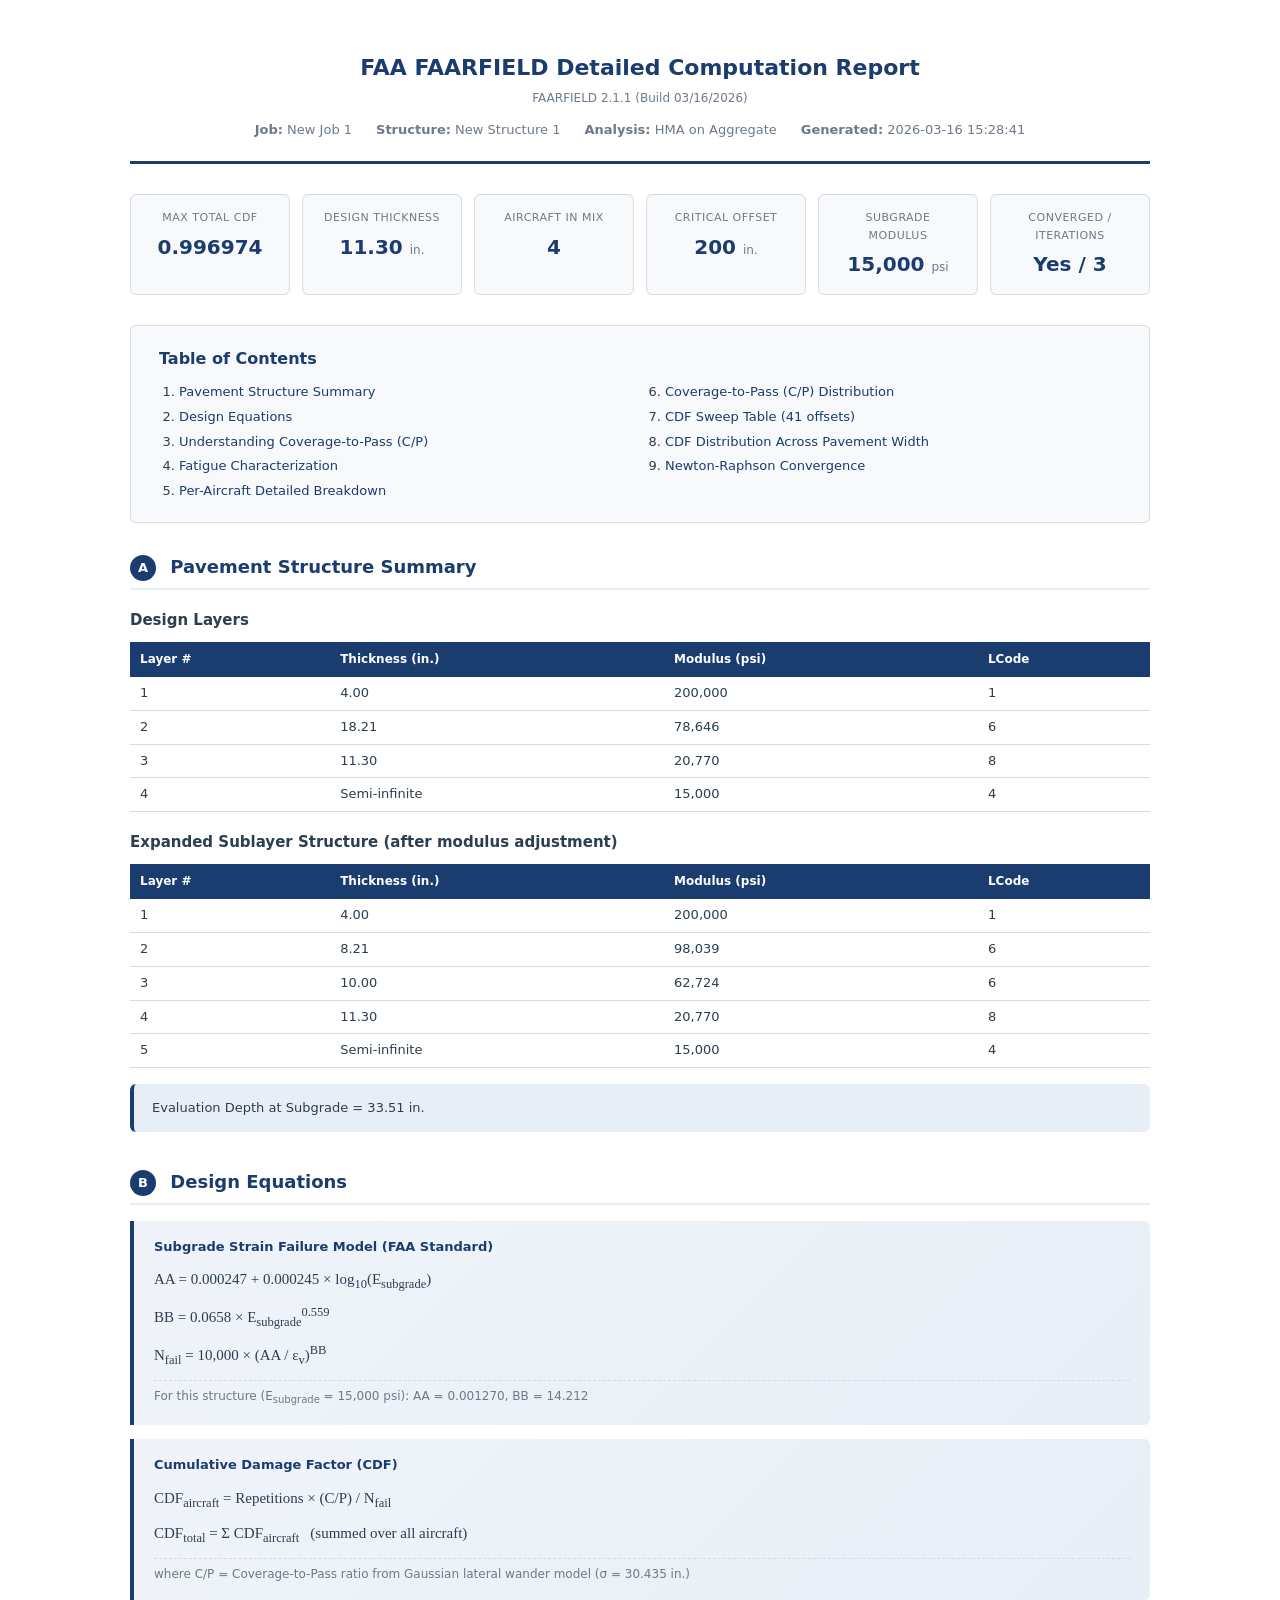
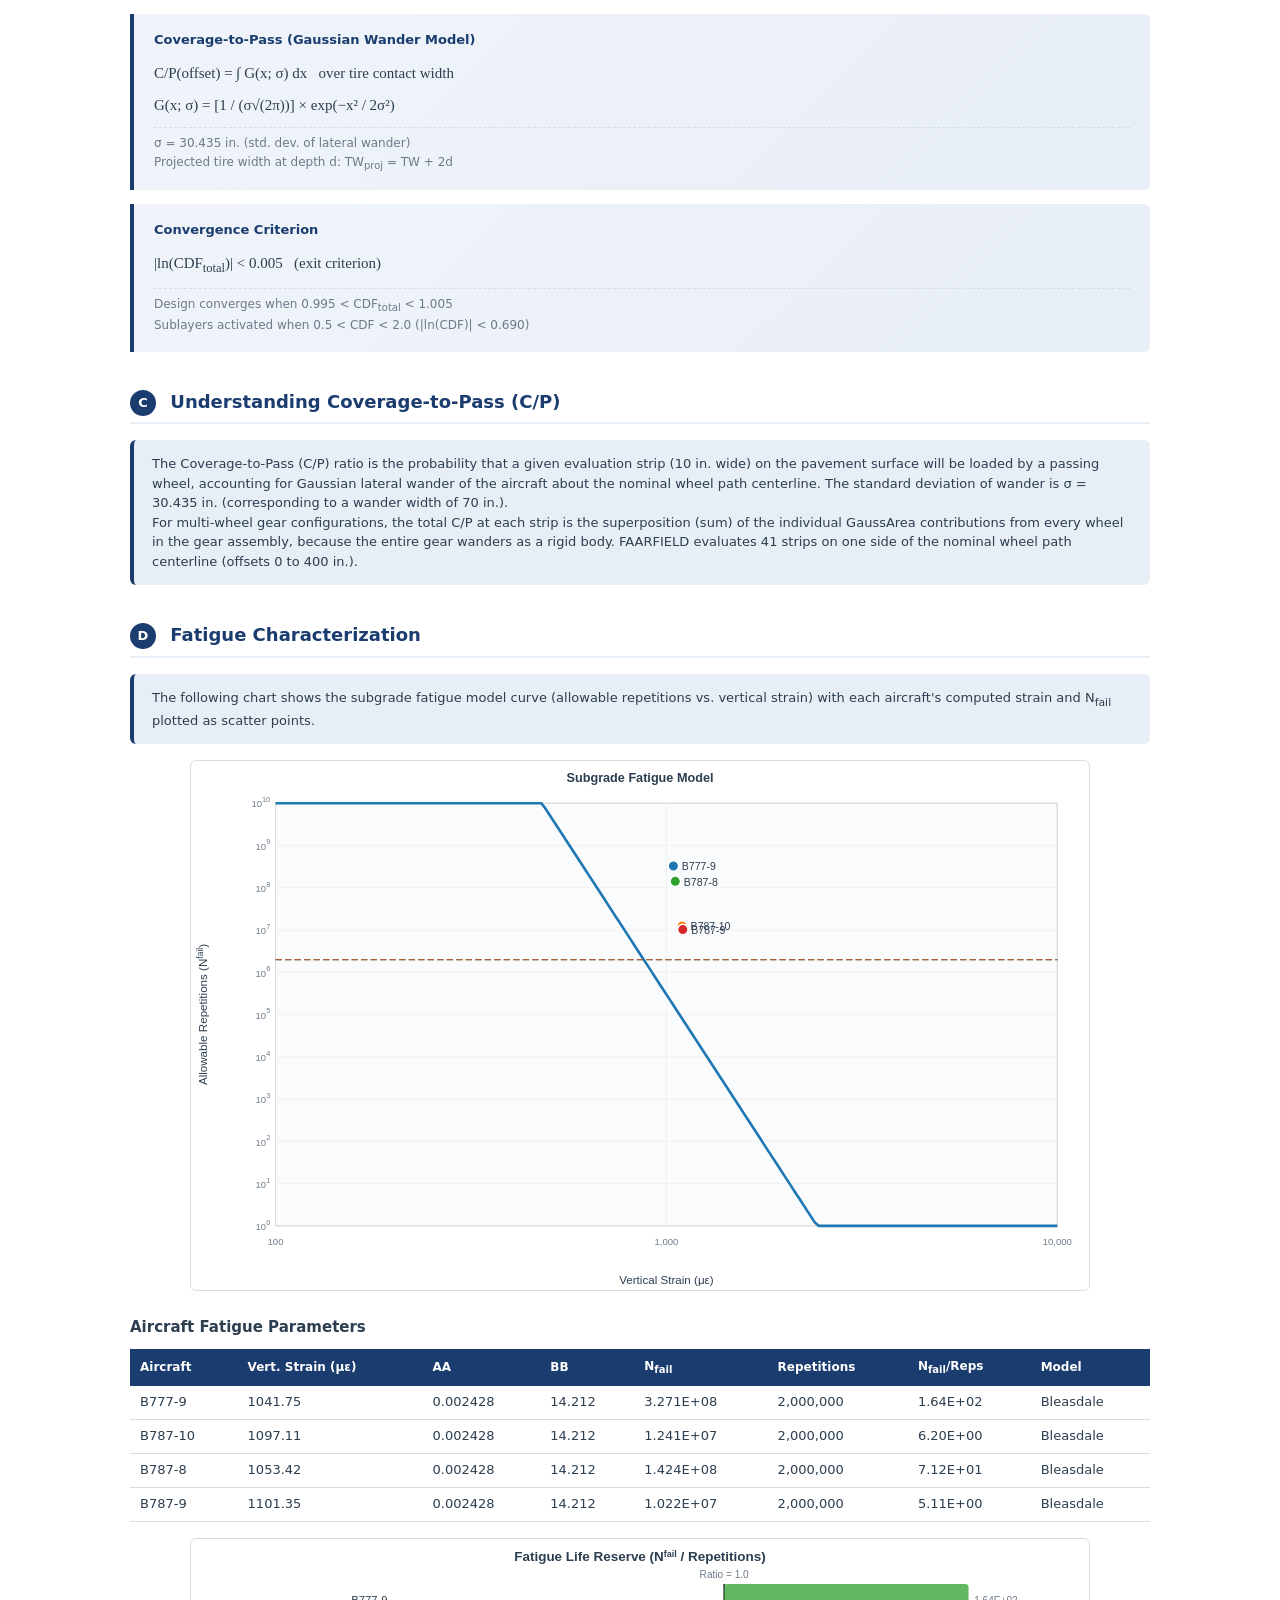
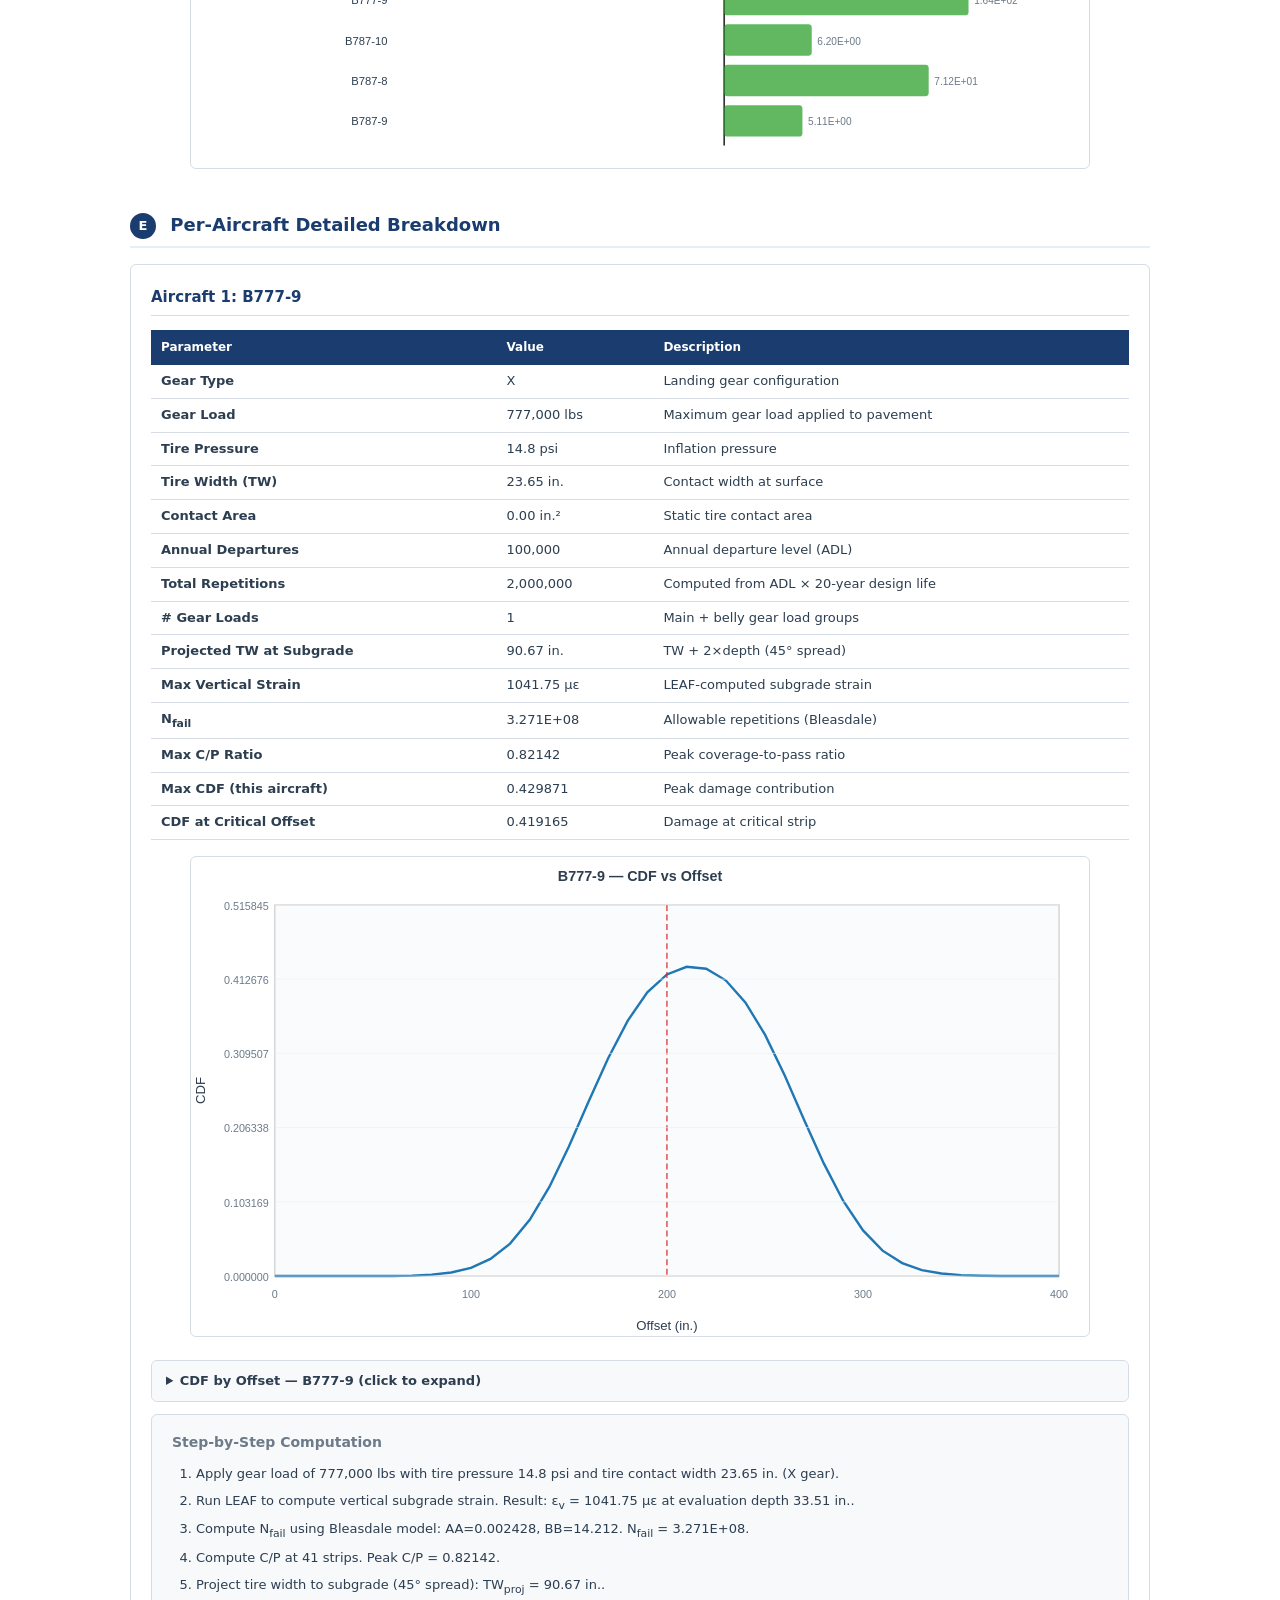
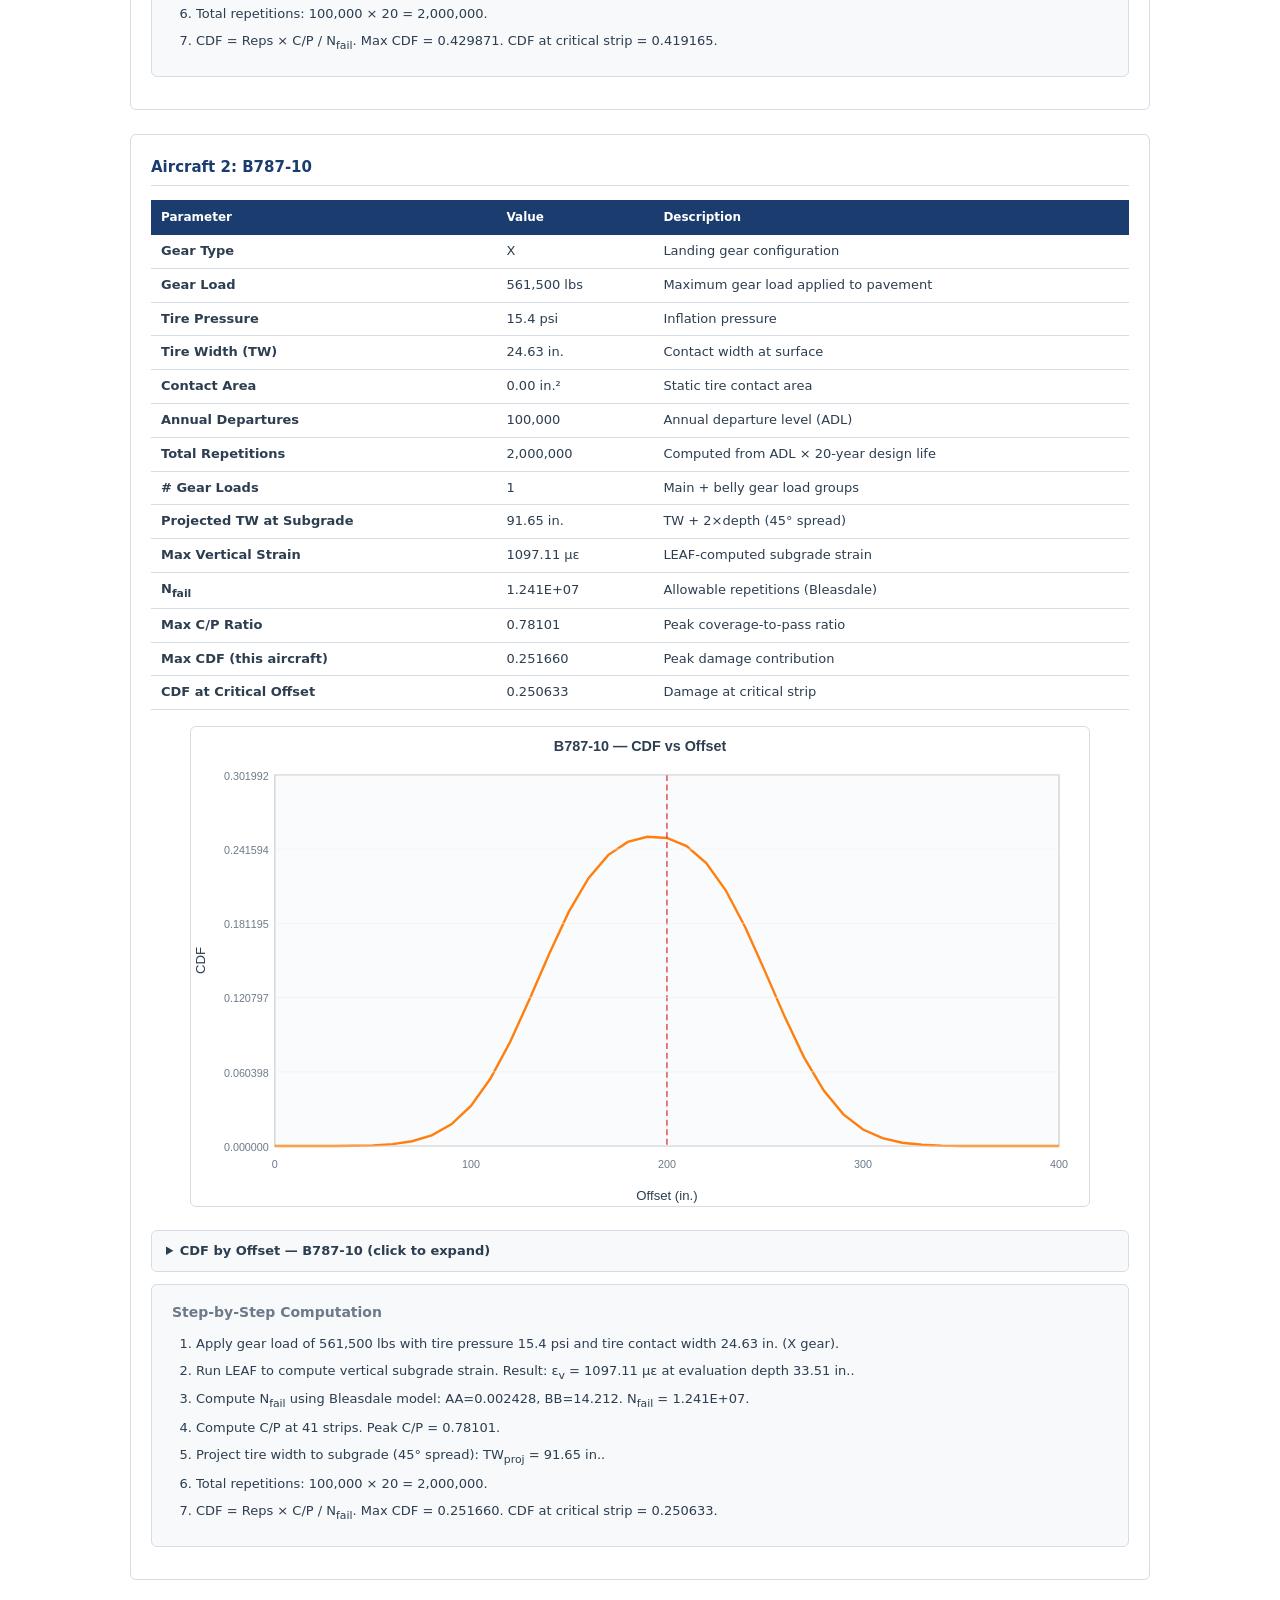
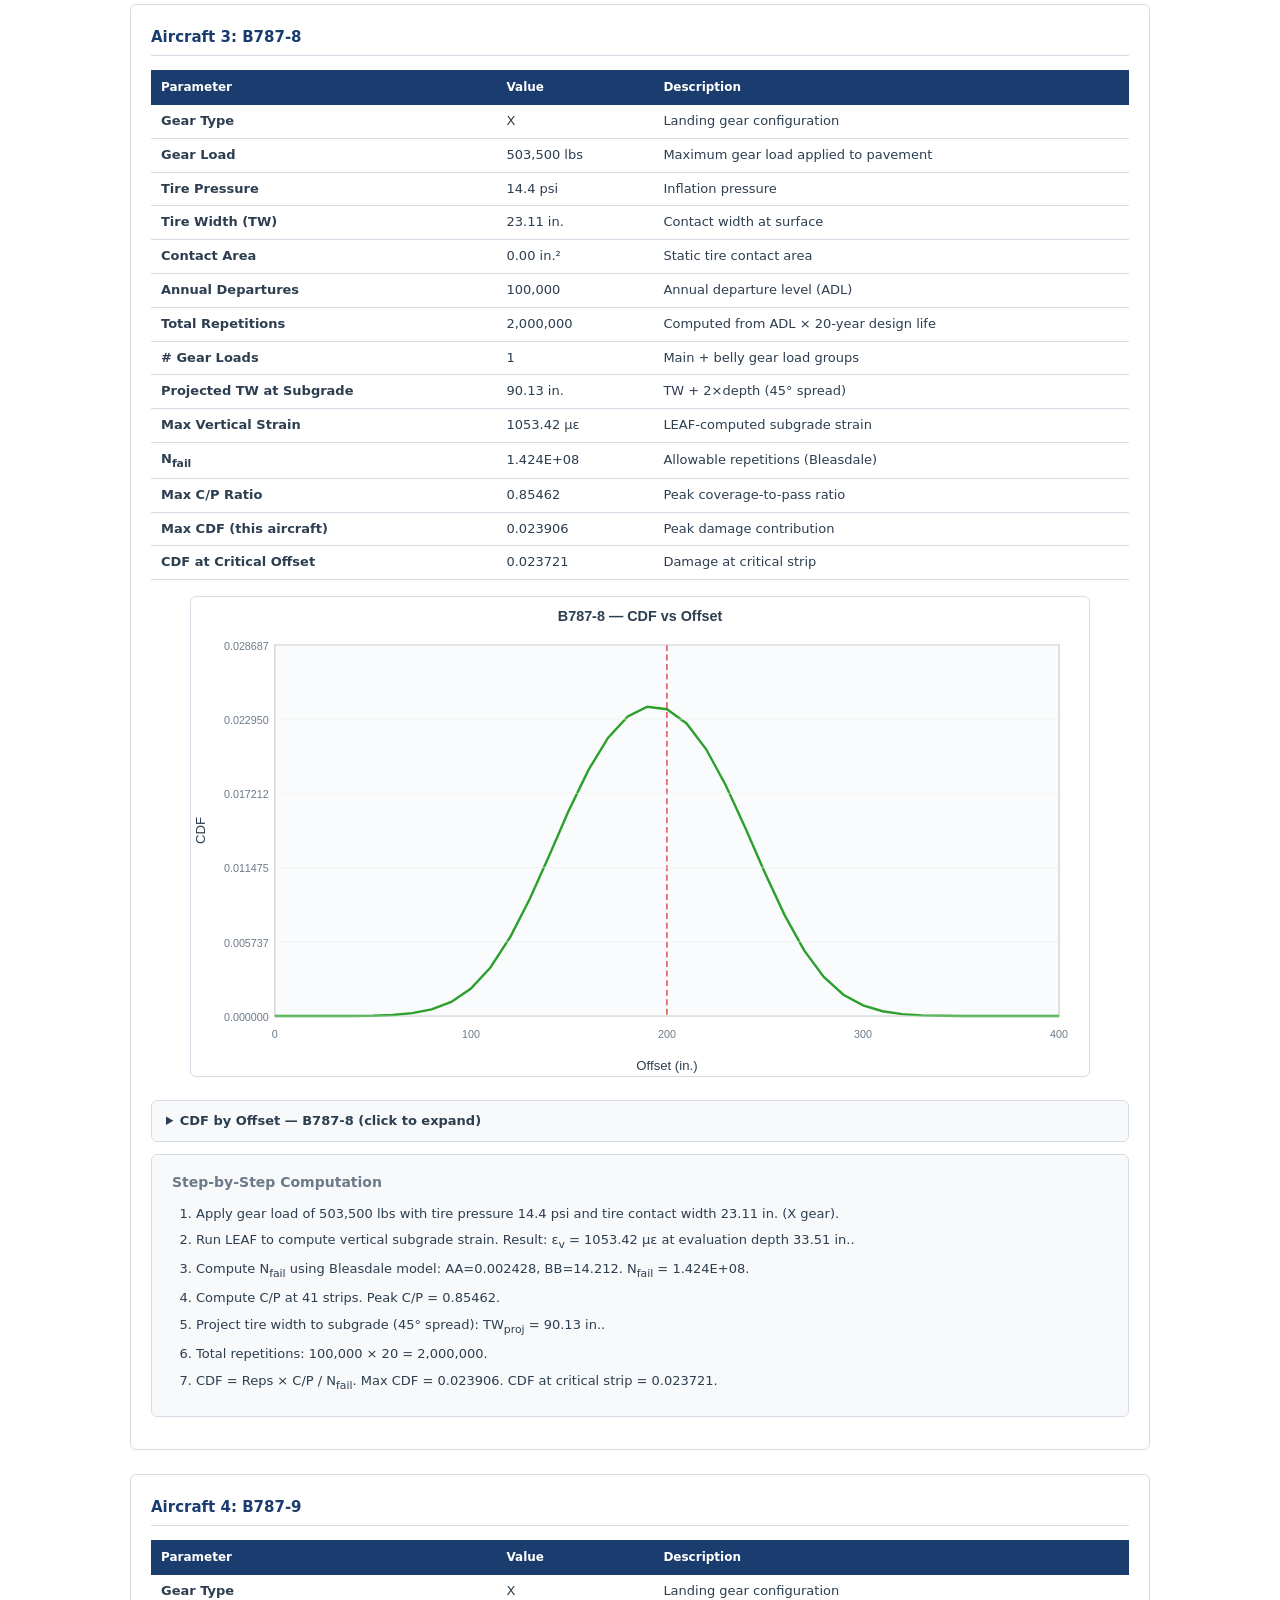
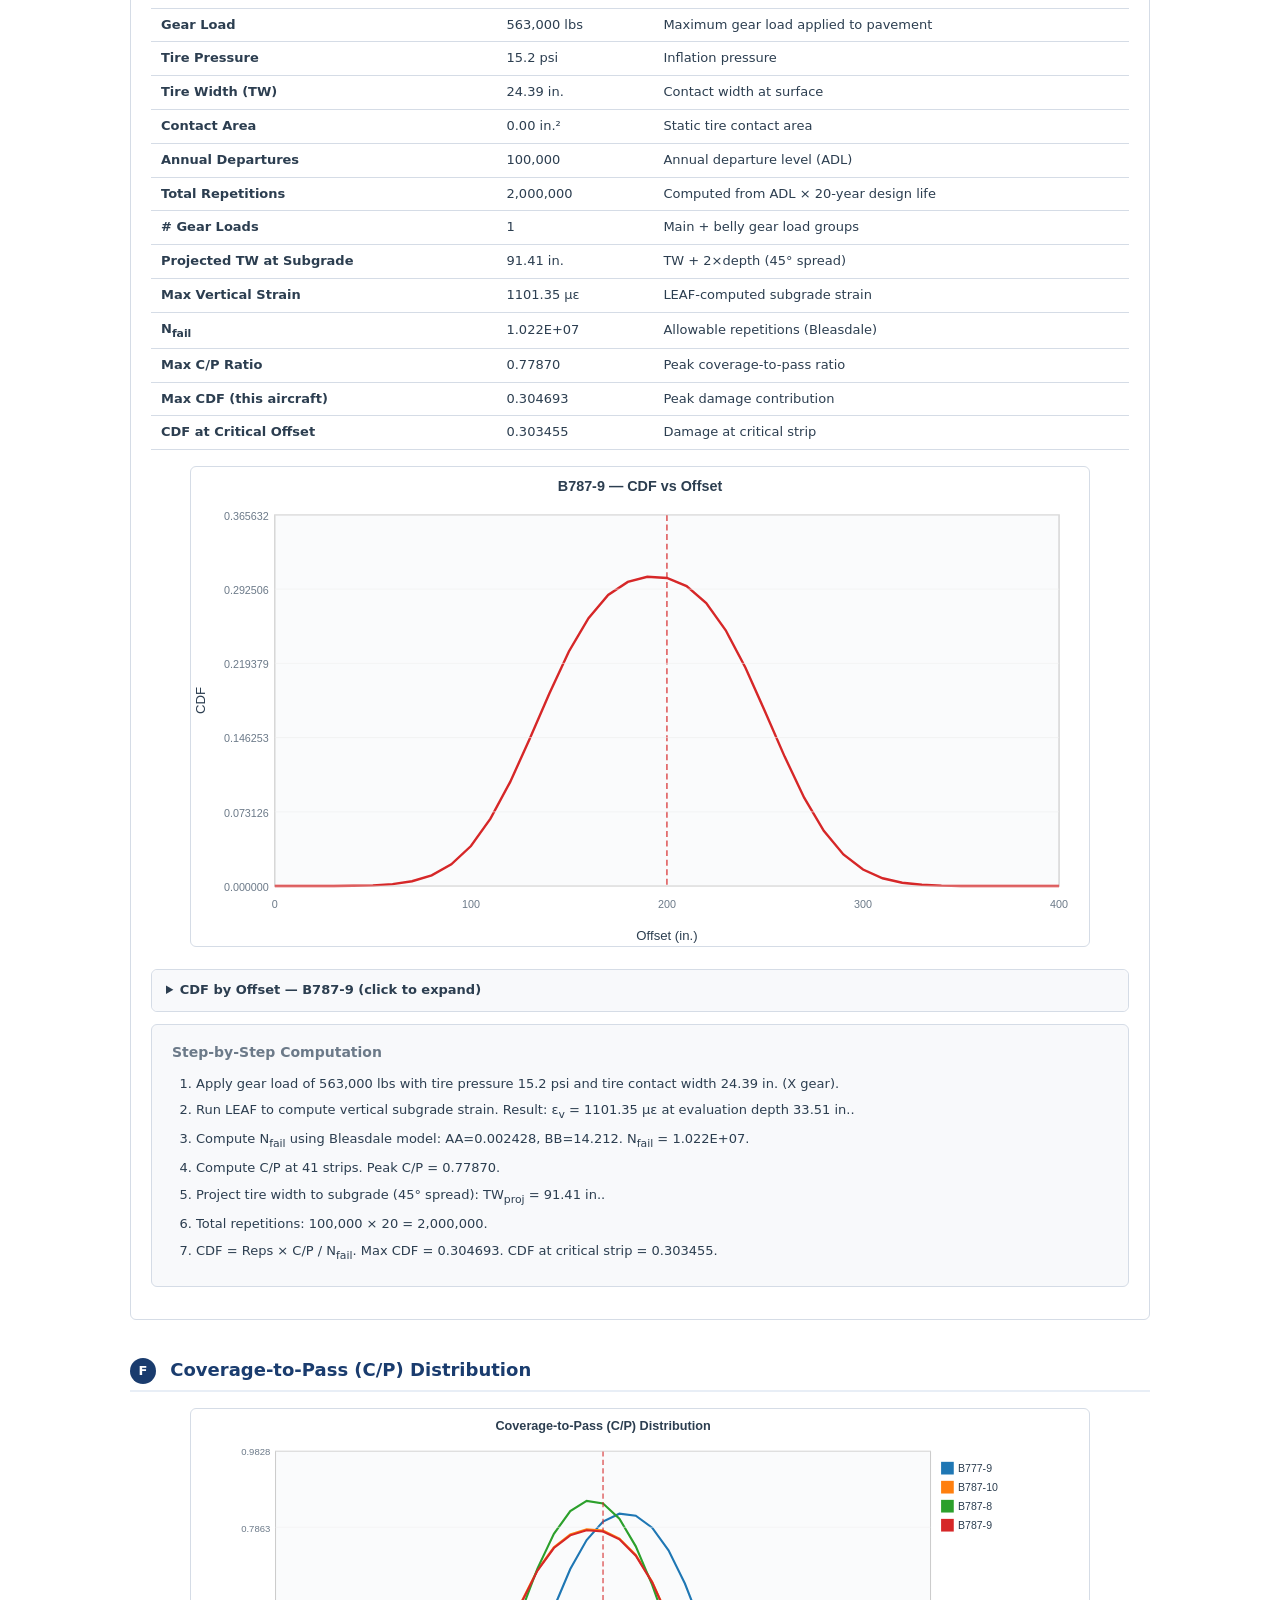
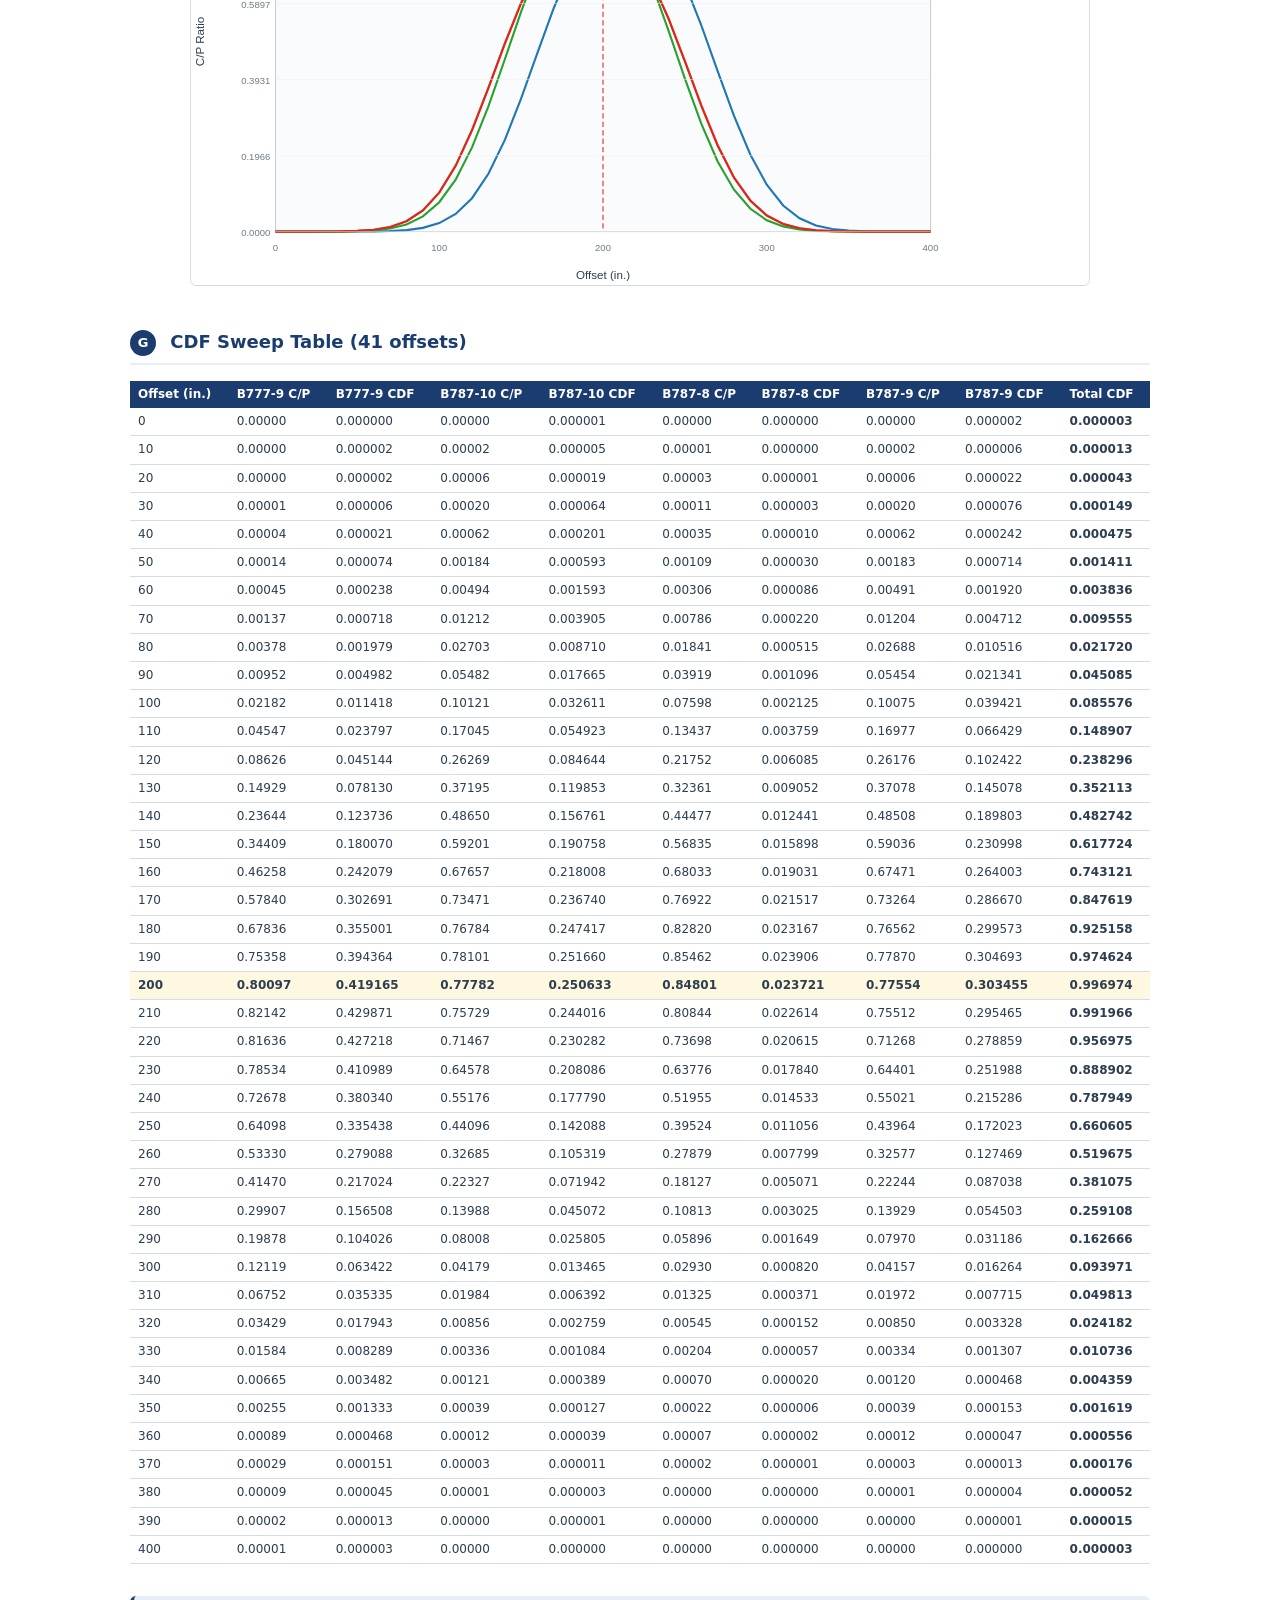
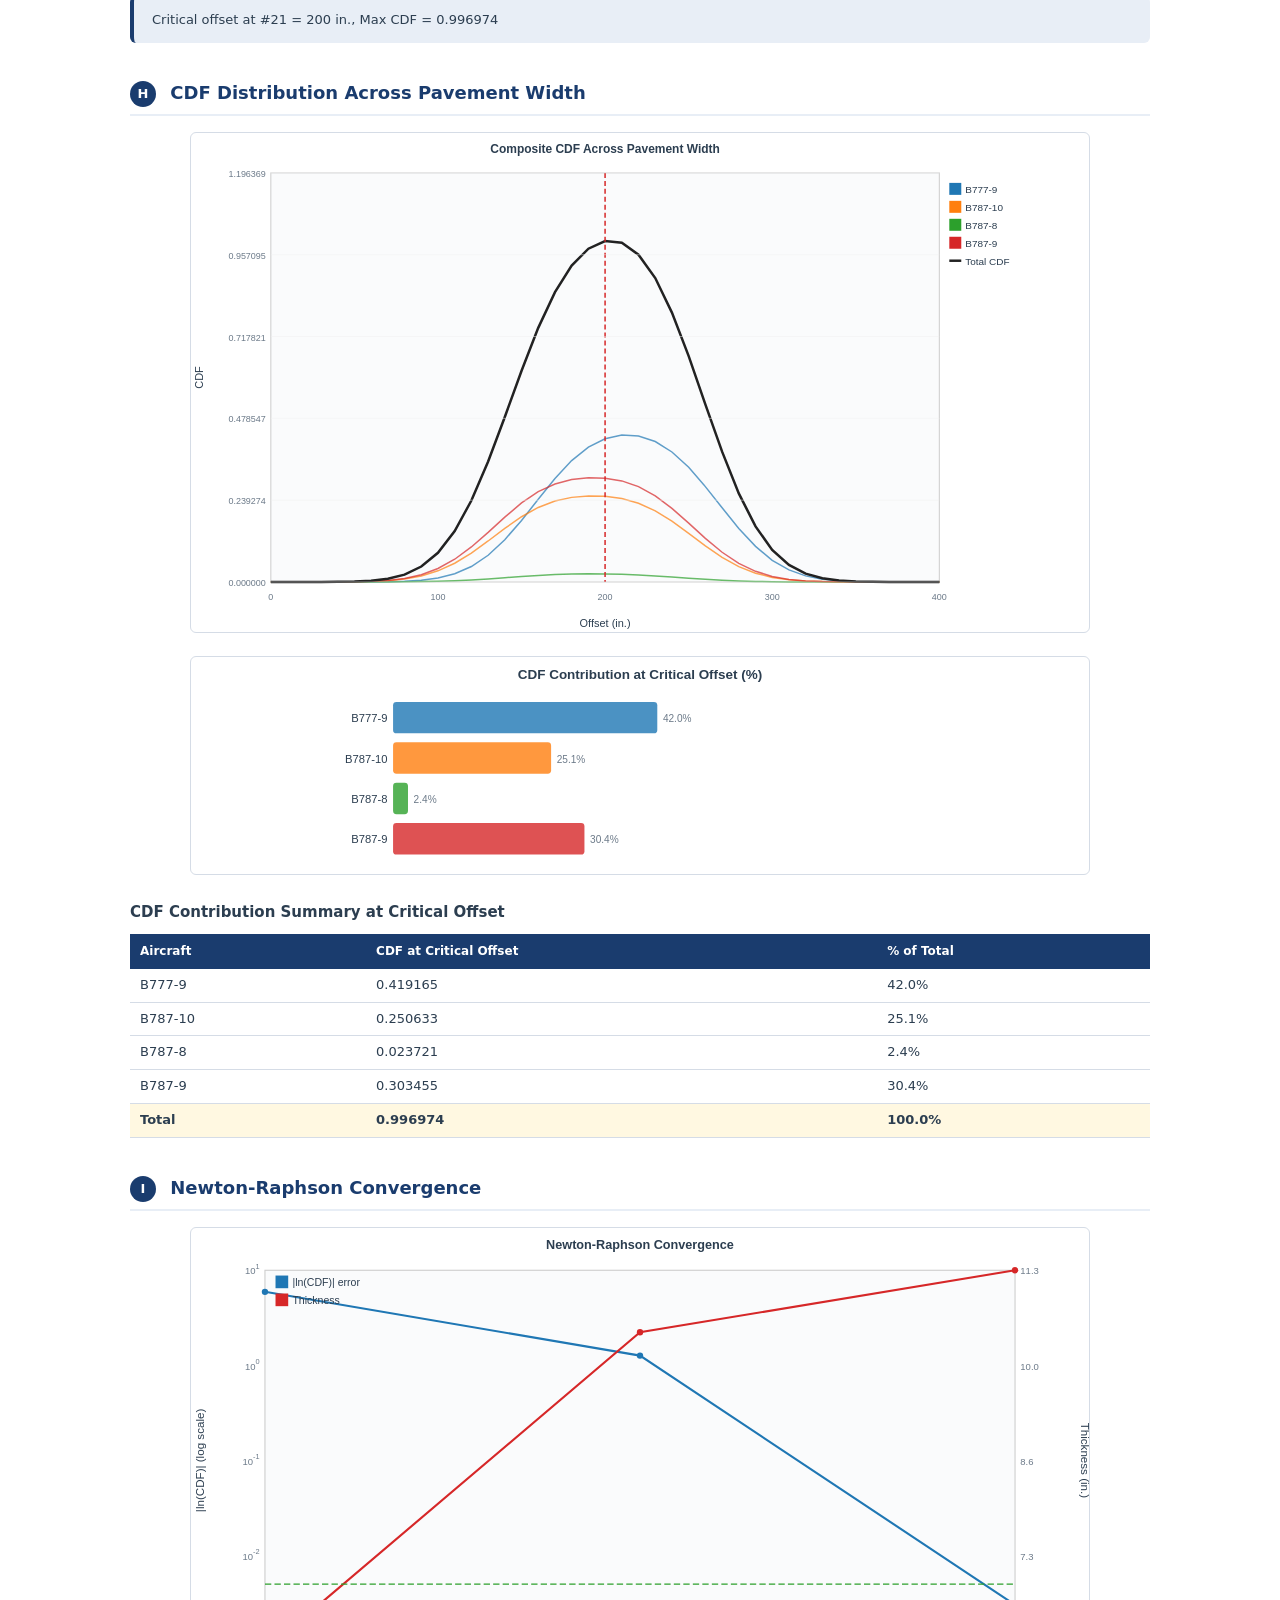
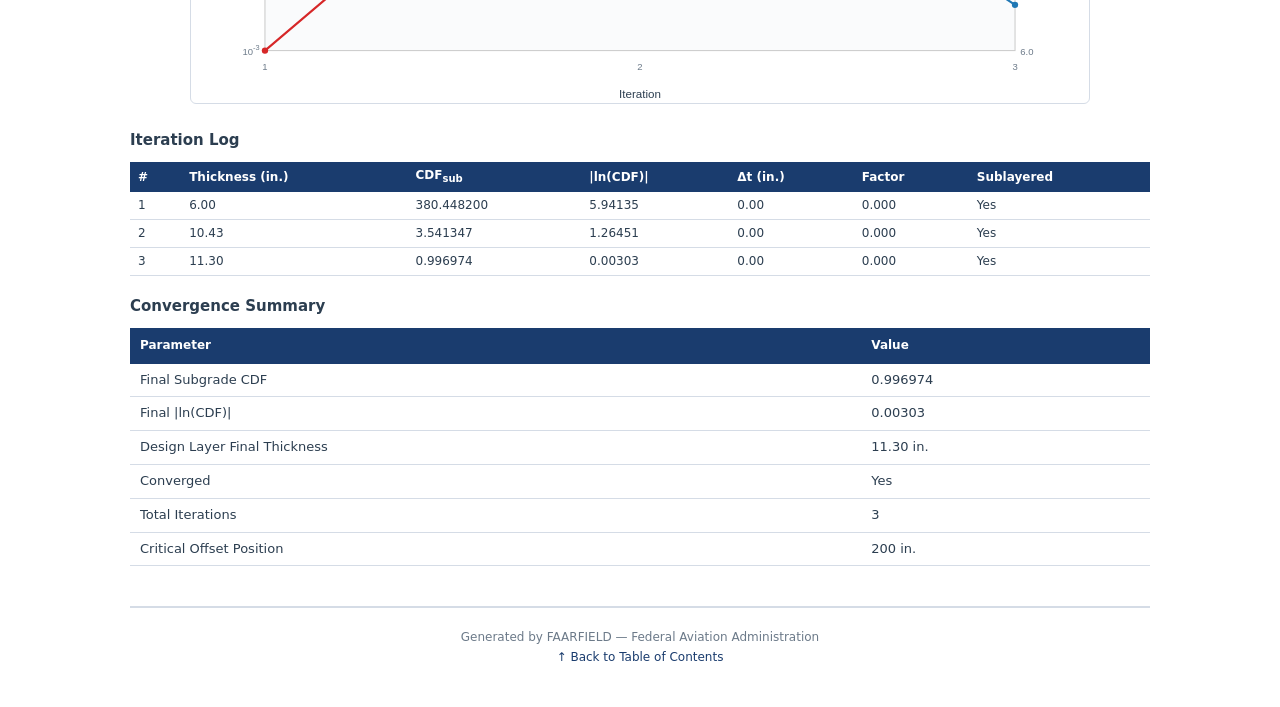
==== New Structure 1-Detailed Computation Report.html @ 430bee56 "<update>: Added HTML Report Generator" ====
﻿<!DOCTYPE html>
<html lang='en'>
<head>
<meta charset='UTF-8'>
<meta name='viewport' content='width=device-width, initial-scale=1.0'>
<title>FAARFIELD Detailed Computation Report — New Job 1</title>
<style>

:root {
  --primary: #1a3c6e;
  --primary-light: #e8eef6;
  --accent: #D62728;
  --text: #2c3e50;
  --text-light: #6c7a89;
  --border: #d5dce6;
  --bg: #ffffff;
  --bg-alt: #f8f9fb;
  --success: #2CA02C;
  --warning: #FF7F0E;
  --radius: 6px;
}

* { margin: 0; padding: 0; box-sizing: border-box; }

body {
  font-family: 'Segoe UI', system-ui, -apple-system, sans-serif;
  color: var(--text);
  background: var(--bg);
  line-height: 1.6;
  max-width: 1100px;
  margin: 0 auto;
  padding: 20px 40px;
  font-size: 14px;
}

/* Header */
.report-header {
  text-align: center;
  padding: 30px 0 20px;
  border-bottom: 3px solid var(--primary);
  margin-bottom: 30px;
}
.report-header h1 {
  color: var(--primary);
  font-size: 22px;
  font-weight: 700;
  margin-bottom: 4px;
}
.subtitle { color: var(--text-light); font-size: 12px; margin-bottom: 12px; }
.header-meta {
  display: flex; justify-content: center; gap: 24px; flex-wrap: wrap;
  font-size: 13px; color: var(--text-light);
}

/* Dashboard cards */
.dashboard {
  display: grid;
  grid-template-columns: repeat(auto-fit, minmax(155px, 1fr));
  gap: 12px;
  margin-bottom: 30px;
}
.card {
  background: var(--bg-alt);
  border: 1px solid var(--border);
  border-radius: var(--radius);
  padding: 14px 16px;
  text-align: center;
}
.card-label { font-size: 11px; text-transform: uppercase; letter-spacing: 0.5px; color: var(--text-light); margin-bottom: 4px; }
.card-value { font-size: 20px; font-weight: 700; color: var(--primary); }
.card-unit { font-size: 12px; font-weight: 400; color: var(--text-light); }

/* TOC */
.toc {
  background: var(--bg-alt);
  border: 1px solid var(--border);
  border-radius: var(--radius);
  padding: 20px 28px;
  margin-bottom: 30px;
}
.toc h2 { font-size: 16px; margin-bottom: 10px; color: var(--primary); }
.toc ol { padding-left: 20px; columns: 2; column-gap: 30px; }
.toc li { margin-bottom: 4px; font-size: 13px; break-inside: avoid; }
.toc a { color: var(--primary); text-decoration: none; }
.toc a:hover { text-decoration: underline; }

/* Section headings */
section { margin-bottom: 36px; page-break-inside: avoid; }
section > h2 {
  font-size: 18px;
  color: var(--primary);
  border-bottom: 2px solid var(--primary-light);
  padding-bottom: 6px;
  margin-bottom: 16px;
}
.sec-num {
  display: inline-block;
  background: var(--primary);
  color: white;
  width: 26px; height: 26px;
  text-align: center;
  line-height: 26px;
  border-radius: 50%;
  font-size: 13px;
  margin-right: 8px;
  vertical-align: middle;
}
h3 { font-size: 15px; color: var(--text); margin: 18px 0 10px; }
h4 { font-size: 14px; color: var(--text-light); margin: 14px 0 8px; }

/* Tables */
.data-table {
  width: 100%;
  border-collapse: collapse;
  margin-bottom: 16px;
  font-size: 13px;
}
.data-table th {
  background: var(--primary);
  color: white;
  padding: 8px 10px;
  text-align: left;
  font-weight: 600;
  font-size: 12px;
  white-space: nowrap;
}
.data-table td {
  padding: 6px 10px;
  border-bottom: 1px solid var(--border);
}
.data-table tbody tr:hover { background: var(--primary-light); }
.data-table.compact td, .data-table.compact th { padding: 4px 8px; font-size: 12px; }
.highlight { background: #fff8e1 !important; }
.highlight td { font-weight: 600; }
.table-scroll { overflow-x: auto; margin-bottom: 16px; }
.param-table td:first-child { font-weight: 600; white-space: nowrap; }

/* Equation cards */
.equation-card {
  background: linear-gradient(135deg, #f0f4fa 0%, #e8eef6 100%);
  border-left: 4px solid var(--primary);
  border-radius: 0 var(--radius) var(--radius) 0;
  padding: 16px 20px;
  margin-bottom: 14px;
}
.equation-card h4 { color: var(--primary); margin: 0 0 8px; font-size: 13px; }
.eq {
  font-family: 'Cambria Math', 'Latin Modern Math', 'STIX Two Math', serif;
  font-size: 15px;
  margin: 4px 0;
  padding: 2px 0;
}
.eq-note { font-size: 12px; color: var(--text-light); margin-top: 8px; border-top: 1px dashed var(--border); padding-top: 6px; }

/* Callouts */
.callout {
  border-radius: var(--radius);
  padding: 14px 18px;
  margin-bottom: 16px;
  font-size: 13px;
  line-height: 1.5;
}
.callout.info {
  background: var(--primary-light);
  border-left: 4px solid var(--primary);
}
.callout.warn {
  background: #fff8e1;
  border-left: 4px solid var(--warning);
}
.alert {
  background: #fdecea;
  border: 1px solid var(--accent);
  border-radius: var(--radius);
  padding: 20px;
  text-align: center;
  color: var(--accent);
  font-weight: 600;
}

/* Charts */
.chart-wrap {
  margin: 16px 0;
  text-align: center;
}
.chart-svg {
  width: 100%;
  max-width: 900px;
  height: auto;
  border: 1px solid var(--border);
  border-radius: var(--radius);
  background: white;
}
.chart-svg .chart-title { font: bold 12px 'Segoe UI', sans-serif; fill: var(--text); }
.chart-svg .axis-label { font: 11px 'Segoe UI', sans-serif; fill: var(--text); }
.chart-svg .tick { font: 9px 'Segoe UI', sans-serif; fill: var(--text-light); }
.chart-svg .label { font: 10px 'Segoe UI', sans-serif; fill: var(--text); }
.chart-svg .legend-text { font: 10px 'Segoe UI', sans-serif; fill: var(--text); }

/* Steps */
.steps {
  background: var(--bg-alt);
  border: 1px solid var(--border);
  border-radius: var(--radius);
  padding: 16px 20px;
  margin: 12px 0;
}
.steps h4 { margin: 0 0 10px; }
.steps ol { padding-left: 24px; }
.steps li { margin-bottom: 6px; font-size: 13px; }

/* Aircraft block */
.aircraft-block {
  border: 1px solid var(--border);
  border-radius: var(--radius);
  padding: 20px;
  margin-bottom: 24px;
  page-break-inside: avoid;
}
.aircraft-block h3 {
  color: var(--primary);
  border-bottom: 1px solid var(--border);
  padding-bottom: 6px;
  margin: 0 0 14px;
}

/* Collapsible details */
details {
  border: 1px solid var(--border);
  border-radius: var(--radius);
  margin-bottom: 12px;
}
details summary {
  padding: 10px 14px;
  cursor: pointer;
  font-weight: 600;
  font-size: 13px;
  background: var(--bg-alt);
  border-radius: var(--radius);
}
details[open] summary { border-bottom: 1px solid var(--border); border-radius: var(--radius) var(--radius) 0 0; }
details > table, details > div { margin: 0; }

/* Footer */
footer {
  text-align: center;
  padding: 20px 0;
  border-top: 2px solid var(--border);
  margin-top: 40px;
  color: var(--text-light);
  font-size: 12px;
}
footer a { color: var(--primary); text-decoration: none; }

/* Print */
@media print {
  body { max-width: 100%; padding: 10px; font-size: 11px; }
  .toc { break-after: page; }
  section { break-inside: avoid; }
  .dashboard { grid-template-columns: repeat(3, 1fr); }
  details[open] summary ~ * { display: block !important; }
}

</style>
</head>
<body>
<header class='report-header'>
<h1>FAA FAARFIELD Detailed Computation Report</h1>
<p class='subtitle'>FAARFIELD 2.1.1 (Build 03/16/2026)</p>
<div class='header-meta'>
<div><strong>Job:</strong> New Job 1</div>
<div><strong>Structure:</strong> New Structure 1</div>
<div><strong>Analysis:</strong> HMA on Aggregate</div>
<div><strong>Generated:</strong> 2026-03-16 15:28:41</div>
</div>
</header>
<section class='dashboard'>
<div class='card'><div class='card-label'>Max Total CDF</div><div class='card-value'>0.996974</div></div>
<div class='card'><div class='card-label'>Design Thickness</div><div class='card-value'>11.30 <span class='card-unit'>in.</span></div></div>
<div class='card'><div class='card-label'>Aircraft in Mix</div><div class='card-value'>4</div></div>
<div class='card'><div class='card-label'>Critical Offset</div><div class='card-value'>200 <span class='card-unit'>in.</span></div></div>
<div class='card'><div class='card-label'>Subgrade Modulus</div><div class='card-value'>15,000 <span class='card-unit'>psi</span></div></div>
<div class='card'><div class='card-label'>Converged / Iterations</div><div class='card-value'>Yes / 3</div></div>
</section>
<nav class='toc' id='toc'>
<h2>Table of Contents</h2>
<ol>
<li><a href='#section-a'>Pavement Structure Summary</a></li>
<li><a href='#section-b'>Design Equations</a></li>
<li><a href='#section-c'>Understanding Coverage-to-Pass (C/P)</a></li>
<li><a href='#section-d'>Fatigue Characterization</a></li>
<li><a href='#section-e'>Per-Aircraft Detailed Breakdown</a></li>
<li><a href='#section-f'>Coverage-to-Pass (C/P) Distribution</a></li>
<li><a href='#section-g'>CDF Sweep Table (41 offsets)</a></li>
<li><a href='#section-h'>CDF Distribution Across Pavement Width</a></li>
<li><a href='#section-i'>Newton-Raphson Convergence</a></li>
</ol>
</nav>
<section id='section-a'>
<h2><span class='sec-num'>A</span> Pavement Structure Summary</h2>
<h3>Design Layers</h3>
<table class='data-table'><thead><tr><th>Layer #</th><th>Thickness (in.)</th><th>Modulus (psi)</th><th>LCode</th></tr></thead><tbody>
<tr><td>1</td><td>4.00</td><td>200,000</td><td>1</td></tr>
<tr><td>2</td><td>18.21</td><td>78,646</td><td>6</td></tr>
<tr><td>3</td><td>11.30</td><td>20,770</td><td>8</td></tr>
<tr><td>4</td><td>Semi-infinite</td><td>15,000</td><td>4</td></tr>
</tbody></table>
<h3>Expanded Sublayer Structure (after modulus adjustment)</h3>
<table class='data-table'><thead><tr><th>Layer #</th><th>Thickness (in.)</th><th>Modulus (psi)</th><th>LCode</th></tr></thead><tbody>
<tr><td>1</td><td>4.00</td><td>200,000</td><td>1</td></tr>
<tr><td>2</td><td>8.21</td><td>98,039</td><td>6</td></tr>
<tr><td>3</td><td>10.00</td><td>62,724</td><td>6</td></tr>
<tr><td>4</td><td>11.30</td><td>20,770</td><td>8</td></tr>
<tr><td>5</td><td>Semi-infinite</td><td>15,000</td><td>4</td></tr>
</tbody></table>
<div class='callout info'>Evaluation Depth at Subgrade = 33.51 in.</div>
</section>
<section id='section-b'>
<h2><span class='sec-num'>B</span> Design Equations</h2>
<div class='equation-card'>
<h4>Subgrade Strain Failure Model (FAA Standard)</h4>
<div class='eq'>AA = 0.000247 + 0.000245 &times; log<sub>10</sub>(E<sub>subgrade</sub>)</div>
<div class='eq'>BB = 0.0658 &times; E<sub>subgrade</sub><sup>0.559</sup></div>
<div class='eq'>N<sub>fail</sub> = 10,000 &times; (AA / &epsilon;<sub>v</sub>)<sup>BB</sup></div>
<div class='eq-note'>For this structure (E<sub>subgrade</sub> = 15,000 psi): AA = 0.001270, BB = 14.212</div>
</div>
<div class='equation-card'>
<h4>Cumulative Damage Factor (CDF)</h4>
<div class='eq'>CDF<sub>aircraft</sub> = Repetitions &times; (C/P) / N<sub>fail</sub></div>
<div class='eq'>CDF<sub>total</sub> = &Sigma; CDF<sub>aircraft</sub> &nbsp;&nbsp;(summed over all aircraft)</div>
<div class='eq-note'>where C/P = Coverage-to-Pass ratio from Gaussian lateral wander model (&sigma; = 30.435 in.)</div>
</div>
<div class='equation-card'>
<h4>Coverage-to-Pass (Gaussian Wander Model)</h4>
<div class='eq'>C/P(offset) = &int; G(x; &sigma;) dx &nbsp;&nbsp;over tire contact width</div>
<div class='eq'>G(x; &sigma;) = [1 / (&sigma;&radic;(2&pi;))] &times; exp(&minus;x&sup2; / 2&sigma;&sup2;)</div>
<div class='eq-note'>&sigma; = 30.435 in. (std. dev. of lateral wander)<br/>Projected tire width at depth d: TW<sub>proj</sub> = TW + 2d</div>
</div>
<div class='equation-card'>
<h4>Convergence Criterion</h4>
<div class='eq'>|ln(CDF<sub>total</sub>)| &lt; 0.005 &nbsp;&nbsp;(exit criterion)</div>
<div class='eq-note'>Design converges when 0.995 &lt; CDF<sub>total</sub> &lt; 1.005<br/>Sublayers activated when 0.5 &lt; CDF &lt; 2.0 (|ln(CDF)| &lt; 0.690)</div>
</div>
</section>
<section id='section-c'>
<h2><span class='sec-num'>C</span> Understanding Coverage-to-Pass (C/P)</h2>
<div class='callout info'>
<p>The Coverage-to-Pass (C/P) ratio is the probability that a given evaluation strip (10 in. wide) on the pavement surface will be loaded by a passing wheel, accounting for Gaussian lateral wander of the aircraft about the nominal wheel path centerline. The standard deviation of wander is &sigma; = 30.435 in. (corresponding to a wander width of 70 in.).</p>
<p>For multi-wheel gear configurations, the total C/P at each strip is the superposition (sum) of the individual GaussArea contributions from every wheel in the gear assembly, because the entire gear wanders as a rigid body. FAARFIELD evaluates 41 strips on one side of the nominal wheel path centerline (offsets 0 to 400 in.).</p>
</div>
</section>
<section id='section-d'>
<h2><span class='sec-num'>D</span> Fatigue Characterization</h2>
<div class='callout info'><p>The following chart shows the subgrade fatigue model curve (allowable repetitions vs. vertical strain) with each aircraft's computed strain and N<sub>fail</sub> plotted as scatter points.</p></div>
<div class='chart-wrap'>
<svg viewBox='0 0 850 500' class='chart-svg' xmlns='http://www.w3.org/2000/svg'>
<rect x='80' y='40' width='740' height='400' fill='#FAFBFC' stroke='#ccc'/>
<line x1='80' y1='440' x2='820' y2='440' stroke='#e8e8e8' stroke-width='0.5'/>
<text x='75' y='444' text-anchor='end' class='tick'>10<tspan dy='-5' font-size='7'>0</tspan></text>
<line x1='80' y1='400' x2='820' y2='400' stroke='#e8e8e8' stroke-width='0.5'/>
<text x='75' y='404' text-anchor='end' class='tick'>10<tspan dy='-5' font-size='7'>1</tspan></text>
<line x1='80' y1='360' x2='820' y2='360' stroke='#e8e8e8' stroke-width='0.5'/>
<text x='75' y='364' text-anchor='end' class='tick'>10<tspan dy='-5' font-size='7'>2</tspan></text>
<line x1='80' y1='320' x2='820' y2='320' stroke='#e8e8e8' stroke-width='0.5'/>
<text x='75' y='324' text-anchor='end' class='tick'>10<tspan dy='-5' font-size='7'>3</tspan></text>
<line x1='80' y1='280' x2='820' y2='280' stroke='#e8e8e8' stroke-width='0.5'/>
<text x='75' y='284' text-anchor='end' class='tick'>10<tspan dy='-5' font-size='7'>4</tspan></text>
<line x1='80' y1='240' x2='820' y2='240' stroke='#e8e8e8' stroke-width='0.5'/>
<text x='75' y='244' text-anchor='end' class='tick'>10<tspan dy='-5' font-size='7'>5</tspan></text>
<line x1='80' y1='200' x2='820' y2='200' stroke='#e8e8e8' stroke-width='0.5'/>
<text x='75' y='204' text-anchor='end' class='tick'>10<tspan dy='-5' font-size='7'>6</tspan></text>
<line x1='80' y1='160' x2='820' y2='160' stroke='#e8e8e8' stroke-width='0.5'/>
<text x='75' y='164' text-anchor='end' class='tick'>10<tspan dy='-5' font-size='7'>7</tspan></text>
<line x1='80' y1='120' x2='820' y2='120' stroke='#e8e8e8' stroke-width='0.5'/>
<text x='75' y='124' text-anchor='end' class='tick'>10<tspan dy='-5' font-size='7'>8</tspan></text>
<line x1='80' y1='80' x2='820' y2='80' stroke='#e8e8e8' stroke-width='0.5'/>
<text x='75' y='84' text-anchor='end' class='tick'>10<tspan dy='-5' font-size='7'>9</tspan></text>
<line x1='80' y1='40' x2='820' y2='40' stroke='#e8e8e8' stroke-width='0.5'/>
<text x='75' y='44' text-anchor='end' class='tick'>10<tspan dy='-5' font-size='7'>10</tspan></text>
<line x1='80' y1='40' x2='80' y2='440' stroke='#e8e8e8' stroke-width='0.5'/>
<text x='80' y='458' text-anchor='middle' class='tick'>100</text>
<line x1='450' y1='40' x2='450' y2='440' stroke='#e8e8e8' stroke-width='0.5'/>
<text x='450' y='458' text-anchor='middle' class='tick'>1,000</text>
<line x1='820' y1='40' x2='820' y2='440' stroke='#e8e8e8' stroke-width='0.5'/>
<text x='820' y='458' text-anchor='middle' class='tick'>10,000</text>
<path d='M80 40 L83.7 40 L87.4 40 L91.1 40 L94.8 40 L98.5 40 L102.2 40 L105.9 40 L109.6 40 L113.3 40 L117 40 L120.7 40 L124.4 40 L128.1 40 L131.8 40 L135.5 40 L139.2 40 L142.9 40 L146.6 40 L150.3 40 L154 40 L157.7 40 L161.4 40 L165.1 40 L168.8 40 L172.5 40 L176.2 40 L179.9 40 L183.6 40 L187.3 40 L191 40 L194.7 40 L198.4 40 L202.1 40 L205.8 40 L209.5 40 L213.2 40 L216.9 40 L220.6 40 L224.3 40 L228 40 L231.7 40 L235.4 40 L239.1 40 L242.8 40 L246.5 40 L250.2 40 L253.9 40 L257.6 40 L261.3 40 L265 40 L268.7 40 L272.4 40 L276.1 40 L279.8 40 L283.5 40 L287.2 40 L290.9 40 L294.6 40 L298.3 40 L302 40 L305.7 40 L309.4 40 L313.1 40 L316.8 40 L320.5 40 L324.2 40 L327.9 40 L331.6 40 L335.3 44.7 L339 50.4 L342.7 56.1 L346.4 61.8 L350.1 67.5 L353.8 73.2 L357.5 78.8 L361.2 84.5 L364.9 90.2 L368.6 95.9 L372.3 101.6 L376 107.3 L379.7 112.9 L383.4 118.6 L387.1 124.3 L390.8 130 L394.5 135.7 L398.2 141.4 L401.9 147.1 L405.6 152.7 L409.3 158.4 L413 164.1 L416.7 169.8 L420.4 175.5 L424.1 181.2 L427.8 186.9 L431.5 192.5 L435.2 198.2 L438.9 203.9 L442.6 209.6 L446.3 215.3 L450 221 L453.7 226.6 L457.4 232.3 L461.1 238 L464.8 243.7 L468.5 249.4 L472.2 255.1 L475.9 260.8 L479.6 266.4 L483.3 272.1 L487 277.8 L490.7 283.5 L494.4 289.2 L498.1 294.9 L501.8 300.5 L505.5 306.2 L509.2 311.9 L512.9 317.6 L516.6 323.3 L520.3 329 L524 334.7 L527.7 340.3 L531.4 346 L535.1 351.7 L538.8 357.4 L542.5 363.1 L546.2 368.8 L549.9 374.5 L553.6 380.1 L557.3 385.8 L561 391.5 L564.7 397.2 L568.4 402.9 L572.1 408.6 L575.8 414.2 L579.5 419.9 L583.2 425.6 L586.9 431.3 L590.6 437 L594.3 440 L598 440 L601.7 440 L605.4 440 L609.1 440 L612.8 440 L616.5 440 L620.2 440 L623.9 440 L627.6 440 L631.3 440 L635 440 L638.7 440 L642.4 440 L646.1 440 L649.8 440 L653.5 440 L657.2 440 L660.9 440 L664.6 440 L668.3 440 L672 440 L675.7 440 L679.4 440 L683.1 440 L686.8 440 L690.5 440 L694.2 440 L697.9 440 L701.6 440 L705.3 440 L709 440 L712.7 440 L716.4 440 L720.1 440 L723.8 440 L727.5 440 L731.2 440 L734.9 440 L738.6 440 L742.3 440 L746 440 L749.7 440 L753.4 440 L757.1 440 L760.8 440 L764.5 440 L768.2 440 L771.9 440 L775.6 440 L779.3 440 L783 440 L786.7 440 L790.4 440 L794.1 440 L797.8 440 L801.5 440 L805.2 440 L808.9 440 L812.6 440 L816.3 440 L820 440' fill='none' stroke='#1F77B4' stroke-width='2.5'/>
<circle cx='456.6' cy='99.4' r='5' fill='#1F77B4' stroke='white' stroke-width='1.5'/>
<text x='464.6' y='103.4' class='label'>B777-9</text>
<line x1='80' y1='188' x2='820' y2='188' stroke='#1F77B4' stroke-width='1' stroke-dasharray='6,3' opacity='0.5'/>
<circle cx='464.9' cy='156.2' r='5' fill='#FF7F0E' stroke='white' stroke-width='1.5'/>
<text x='472.9' y='160.2' class='label'>B787-10</text>
<line x1='80' y1='188' x2='820' y2='188' stroke='#FF7F0E' stroke-width='1' stroke-dasharray='6,3' opacity='0.5'/>
<circle cx='458.4' cy='113.9' r='5' fill='#2CA02C' stroke='white' stroke-width='1.5'/>
<text x='466.4' y='117.9' class='label'>B787-8</text>
<line x1='80' y1='188' x2='820' y2='188' stroke='#2CA02C' stroke-width='1' stroke-dasharray='6,3' opacity='0.5'/>
<circle cx='465.5' cy='159.6' r='5' fill='#D62728' stroke='white' stroke-width='1.5'/>
<text x='473.5' y='163.6' class='label'>B787-9</text>
<line x1='80' y1='188' x2='820' y2='188' stroke='#D62728' stroke-width='1' stroke-dasharray='6,3' opacity='0.5'/>
<text x='450' y='495' text-anchor='middle' class='axis-label'>Vertical Strain (&mu;&epsilon;)</text>
<text x='15' y='240' text-anchor='middle' class='axis-label' transform='rotate(-90,15,240)'>Allowable Repetitions (N<tspan dy='-4' font-size='8'>fail</tspan><tspan dy='4'>)</tspan></text>
<text x='425' y='20' text-anchor='middle' class='chart-title'>Subgrade Fatigue Model</text>
</svg></div>
<h3>Aircraft Fatigue Parameters</h3>
<table class='data-table'><thead><tr>
<th>Aircraft</th><th>Vert. Strain (&mu;&epsilon;)</th><th>AA</th><th>BB</th><th>N<sub>fail</sub></th><th>Repetitions</th><th>N<sub>fail</sub>/Reps</th><th>Model</th>
</tr></thead><tbody>
<tr>
<td>B777-9</td><td>1041.75</td><td>0.002428</td><td>14.212</td><td>3.271E+08</td><td>2,000,000</td><td>1.64E+02</td><td>Bleasdale</td></tr>
<tr>
<td>B787-10</td><td>1097.11</td><td>0.002428</td><td>14.212</td><td>1.241E+07</td><td>2,000,000</td><td>6.20E+00</td><td>Bleasdale</td></tr>
<tr>
<td>B787-8</td><td>1053.42</td><td>0.002428</td><td>14.212</td><td>1.424E+08</td><td>2,000,000</td><td>7.12E+01</td><td>Bleasdale</td></tr>
<tr>
<td>B787-9</td><td>1101.35</td><td>0.002428</td><td>14.212</td><td>1.022E+07</td><td>2,000,000</td><td>5.11E+00</td><td>Bleasdale</td></tr>
</tbody></table>
<div class='chart-wrap'>
<svg viewBox='0 0 800 204' class='chart-svg'>
<text x='400' y='20' text-anchor='middle' class='chart-title'>Fatigue Life Reserve (N<tspan dy='-4' font-size='8'>fail</tspan><tspan dy='4'> / Repetitions)</tspan></text>
<line x1='475' y1='40' x2='475' y2='184' stroke='#333' stroke-width='1.5'/>
<text x='475' y='35' text-anchor='middle' class='tick'>Ratio = 1.0</text>
<text x='175' y='58' text-anchor='end' class='label'>B777-9</text>
<rect x='475' y='40' width='217.7' height='28' fill='#2CA02C' opacity='0.75' rx='3'/>
<text x='697.7' y='58' text-anchor='start' class='tick'>1.64E+02</text>
<text x='175' y='94' text-anchor='end' class='label'>B787-10</text>
<rect x='475' y='76' width='78' height='28' fill='#2CA02C' opacity='0.75' rx='3'/>
<text x='558' y='94' text-anchor='start' class='tick'>6.20E+00</text>
<text x='175' y='130' text-anchor='end' class='label'>B787-8</text>
<rect x='475' y='112' width='182.2' height='28' fill='#2CA02C' opacity='0.75' rx='3'/>
<text x='662.2' y='130' text-anchor='start' class='tick'>7.12E+01</text>
<text x='175' y='166' text-anchor='end' class='label'>B787-9</text>
<rect x='475' y='148' width='69.7' height='28' fill='#2CA02C' opacity='0.75' rx='3'/>
<text x='549.7' y='166' text-anchor='start' class='tick'>5.11E+00</text>
</svg></div>
</section>
<section id='section-e'>
<h2><span class='sec-num'>E</span> Per-Aircraft Detailed Breakdown</h2>
<div class='aircraft-block'>
<h3>Aircraft 1: B777-9</h3>
<table class='data-table param-table'><thead><tr><th>Parameter</th><th>Value</th><th>Description</th></tr></thead><tbody>
<tr><td>Gear Type</td><td>X</td><td>Landing gear configuration</td></tr>
<tr><td>Gear Load</td><td>777,000 lbs</td><td>Maximum gear load applied to pavement</td></tr>
<tr><td>Tire Pressure</td><td>14.8 psi</td><td>Inflation pressure</td></tr>
<tr><td>Tire Width (TW)</td><td>23.65 in.</td><td>Contact width at surface</td></tr>
<tr><td>Contact Area</td><td>0.00 in.&sup2;</td><td>Static tire contact area</td></tr>
<tr><td>Annual Departures</td><td>100,000</td><td>Annual departure level (ADL)</td></tr>
<tr><td>Total Repetitions</td><td>2,000,000</td><td>Computed from ADL &times; 20-year design life</td></tr>
<tr><td># Gear Loads</td><td>1</td><td>Main + belly gear load groups</td></tr>
<tr><td>Projected TW at Subgrade</td><td>90.67 in.</td><td>TW + 2&times;depth (45&deg; spread)</td></tr>
<tr><td>Max Vertical Strain</td><td>1041.75 &mu;&epsilon;</td><td>LEAF-computed subgrade strain</td></tr>
<tr><td>N<sub>fail</sub></td><td>3.271E+08</td><td>Allowable repetitions (Bleasdale)</td></tr>
<tr><td>Max C/P Ratio</td><td>0.82142</td><td>Peak coverage-to-pass ratio</td></tr>
<tr><td>Max CDF (this aircraft)</td><td>0.429871</td><td>Peak damage contribution</td></tr>
<tr><td>CDF at Critical Offset</td><td>0.419165</td><td>Damage at critical strip</td></tr>
</tbody></table>
<div class='chart-wrap'>
<svg viewBox='0 0 750 400' class='chart-svg'>
<rect x='70' y='40' width='655' height='310' fill='#FAFBFC' stroke='#ccc'/>
<text x='375' y='20' text-anchor='middle' class='chart-title'>B777-9 &mdash; CDF vs Offset</text>
<path d='M70 350 L86.4 350 L102.8 350 L119.1 350 L135.5 350 L151.9 350 L168.3 349.9 L184.6 349.6 L201 348.8 L217.4 347 L233.8 343.1 L250.1 335.7 L266.5 322.9 L282.9 303 L299.3 275.6 L315.6 241.8 L332 204.5 L348.4 168.1 L364.8 136.7 L381.1 113 L397.5 98.1 L413.9 91.7 L430.3 93.3 L446.6 103 L463 121.4 L479.4 148.4 L495.8 182.3 L512.1 219.6 L528.5 255.9 L544.9 287.5 L561.3 311.9 L577.6 328.8 L594 339.2 L610.4 345 L626.8 347.9 L643.1 349.2 L659.5 349.7 L675.9 349.9 L692.3 350 L708.6 350 L725 350' fill='none' stroke='#1F77B4' stroke-width='2'/>
<line x1='397.5' y1='40' x2='397.5' y2='350' stroke='#D62728' stroke-width='1' stroke-dasharray='5,3'/>
<text x='65' y='354' text-anchor='end' class='tick'>0.000000</text>
<line x1='70' y1='350' x2='725' y2='350' stroke='#eee' stroke-width='0.5'/>
<text x='65' y='292' text-anchor='end' class='tick'>0.103169</text>
<line x1='70' y1='288' x2='725' y2='288' stroke='#eee' stroke-width='0.5'/>
<text x='65' y='230' text-anchor='end' class='tick'>0.206338</text>
<line x1='70' y1='226' x2='725' y2='226' stroke='#eee' stroke-width='0.5'/>
<text x='65' y='168' text-anchor='end' class='tick'>0.309507</text>
<line x1='70' y1='164' x2='725' y2='164' stroke='#eee' stroke-width='0.5'/>
<text x='65' y='106' text-anchor='end' class='tick'>0.412676</text>
<line x1='70' y1='102' x2='725' y2='102' stroke='#eee' stroke-width='0.5'/>
<text x='65' y='44' text-anchor='end' class='tick'>0.515845</text>
<line x1='70' y1='40' x2='725' y2='40' stroke='#eee' stroke-width='0.5'/>
<text x='70' y='368' text-anchor='middle' class='tick'>0</text>
<text x='233.8' y='368' text-anchor='middle' class='tick'>100</text>
<text x='397.5' y='368' text-anchor='middle' class='tick'>200</text>
<text x='561.3' y='368' text-anchor='middle' class='tick'>300</text>
<text x='725' y='368' text-anchor='middle' class='tick'>400</text>
<text x='397.5' y='395' text-anchor='middle' class='axis-label'>Offset (in.)</text>
<text x='12' y='195' text-anchor='middle' class='axis-label' transform='rotate(-90,12,195)'>CDF</text>
</svg></div>
<details><summary>CDF by Offset &mdash; B777-9 (click to expand)</summary>
<table class='data-table compact'><thead><tr><th>Offset (in.)</th><th>C/P</th><th>CDF</th></tr></thead><tbody>
<tr><td>0</td><td>0.00000</td><td>0.000000</td></tr>
<tr><td>10</td><td>0.00000</td><td>0.000002</td></tr>
<tr><td>20</td><td>0.00000</td><td>0.000002</td></tr>
<tr><td>30</td><td>0.00001</td><td>0.000006</td></tr>
<tr><td>40</td><td>0.00004</td><td>0.000021</td></tr>
<tr><td>50</td><td>0.00014</td><td>0.000074</td></tr>
<tr><td>60</td><td>0.00045</td><td>0.000238</td></tr>
<tr><td>70</td><td>0.00137</td><td>0.000718</td></tr>
<tr><td>80</td><td>0.00378</td><td>0.001979</td></tr>
<tr><td>90</td><td>0.00952</td><td>0.004982</td></tr>
<tr><td>100</td><td>0.02182</td><td>0.011418</td></tr>
<tr><td>110</td><td>0.04547</td><td>0.023797</td></tr>
<tr><td>120</td><td>0.08626</td><td>0.045144</td></tr>
<tr><td>130</td><td>0.14929</td><td>0.078130</td></tr>
<tr><td>140</td><td>0.23644</td><td>0.123736</td></tr>
<tr><td>150</td><td>0.34409</td><td>0.180070</td></tr>
<tr><td>160</td><td>0.46258</td><td>0.242079</td></tr>
<tr><td>170</td><td>0.57840</td><td>0.302691</td></tr>
<tr><td>180</td><td>0.67836</td><td>0.355001</td></tr>
<tr><td>190</td><td>0.75358</td><td>0.394364</td></tr>
<tr class='highlight'><td>200</td><td>0.80097</td><td>0.419165</td></tr>
<tr><td>210</td><td>0.82142</td><td>0.429871</td></tr>
<tr><td>220</td><td>0.81636</td><td>0.427218</td></tr>
<tr><td>230</td><td>0.78534</td><td>0.410989</td></tr>
<tr><td>240</td><td>0.72678</td><td>0.380340</td></tr>
<tr><td>250</td><td>0.64098</td><td>0.335438</td></tr>
<tr><td>260</td><td>0.53330</td><td>0.279088</td></tr>
<tr><td>270</td><td>0.41470</td><td>0.217024</td></tr>
<tr><td>280</td><td>0.29907</td><td>0.156508</td></tr>
<tr><td>290</td><td>0.19878</td><td>0.104026</td></tr>
<tr><td>300</td><td>0.12119</td><td>0.063422</td></tr>
<tr><td>310</td><td>0.06752</td><td>0.035335</td></tr>
<tr><td>320</td><td>0.03429</td><td>0.017943</td></tr>
<tr><td>330</td><td>0.01584</td><td>0.008289</td></tr>
<tr><td>340</td><td>0.00665</td><td>0.003482</td></tr>
<tr><td>350</td><td>0.00255</td><td>0.001333</td></tr>
<tr><td>360</td><td>0.00089</td><td>0.000468</td></tr>
<tr><td>370</td><td>0.00029</td><td>0.000151</td></tr>
<tr><td>380</td><td>0.00009</td><td>0.000045</td></tr>
<tr><td>390</td><td>0.00002</td><td>0.000013</td></tr>
<tr><td>400</td><td>0.00001</td><td>0.000003</td></tr>
</tbody></table></details>
<div class='steps'>
<h4>Step-by-Step Computation</h4>
<ol>
<li>Apply gear load of 777,000 lbs with tire pressure 14.8 psi and tire contact width 23.65 in. (X gear).</li>
<li>Run LEAF to compute vertical subgrade strain. Result: &epsilon;<sub>v</sub> = 1041.75 &mu;&epsilon; at evaluation depth 33.51 in..</li>
<li>Compute N<sub>fail</sub> using Bleasdale model: AA=0.002428, BB=14.212. N<sub>fail</sub> = 3.271E+08.</li>
<li>Compute C/P at 41 strips. Peak C/P = 0.82142.</li>
<li>Project tire width to subgrade (45&deg; spread): TW<sub>proj</sub> = 90.67 in..</li>
<li>Total repetitions: 100,000 &times; 20 = 2,000,000.</li>
<li>CDF = Reps &times; C/P / N<sub>fail</sub>. Max CDF = 0.429871. CDF at critical strip = 0.419165.</li>
</ol></div>
</div>
<div class='aircraft-block'>
<h3>Aircraft 2: B787-10</h3>
<table class='data-table param-table'><thead><tr><th>Parameter</th><th>Value</th><th>Description</th></tr></thead><tbody>
<tr><td>Gear Type</td><td>X</td><td>Landing gear configuration</td></tr>
<tr><td>Gear Load</td><td>561,500 lbs</td><td>Maximum gear load applied to pavement</td></tr>
<tr><td>Tire Pressure</td><td>15.4 psi</td><td>Inflation pressure</td></tr>
<tr><td>Tire Width (TW)</td><td>24.63 in.</td><td>Contact width at surface</td></tr>
<tr><td>Contact Area</td><td>0.00 in.&sup2;</td><td>Static tire contact area</td></tr>
<tr><td>Annual Departures</td><td>100,000</td><td>Annual departure level (ADL)</td></tr>
<tr><td>Total Repetitions</td><td>2,000,000</td><td>Computed from ADL &times; 20-year design life</td></tr>
<tr><td># Gear Loads</td><td>1</td><td>Main + belly gear load groups</td></tr>
<tr><td>Projected TW at Subgrade</td><td>91.65 in.</td><td>TW + 2&times;depth (45&deg; spread)</td></tr>
<tr><td>Max Vertical Strain</td><td>1097.11 &mu;&epsilon;</td><td>LEAF-computed subgrade strain</td></tr>
<tr><td>N<sub>fail</sub></td><td>1.241E+07</td><td>Allowable repetitions (Bleasdale)</td></tr>
<tr><td>Max C/P Ratio</td><td>0.78101</td><td>Peak coverage-to-pass ratio</td></tr>
<tr><td>Max CDF (this aircraft)</td><td>0.251660</td><td>Peak damage contribution</td></tr>
<tr><td>CDF at Critical Offset</td><td>0.250633</td><td>Damage at critical strip</td></tr>
</tbody></table>
<div class='chart-wrap'>
<svg viewBox='0 0 750 400' class='chart-svg'>
<rect x='70' y='40' width='655' height='310' fill='#FAFBFC' stroke='#ccc'/>
<text x='375' y='20' text-anchor='middle' class='chart-title'>B787-10 &mdash; CDF vs Offset</text>
<path d='M70 350 L86.4 350 L102.8 350 L119.1 349.9 L135.5 349.8 L151.9 349.4 L168.3 348.4 L184.6 346 L201 341.1 L217.4 331.9 L233.8 316.5 L250.1 293.6 L266.5 263.1 L282.9 227 L299.3 189.1 L315.6 154.2 L332 126.2 L348.4 107 L364.8 96 L381.1 91.7 L397.5 92.7 L413.9 99.5 L430.3 113.6 L446.6 136.4 L463 167.5 L479.4 204.1 L495.8 241.9 L512.1 276.1 L528.5 303.7 L544.9 323.5 L561.3 336.2 L577.6 343.4 L594 347.2 L610.4 348.9 L626.8 349.6 L643.1 349.9 L659.5 350 L675.9 350 L692.3 350 L708.6 350 L725 350' fill='none' stroke='#FF7F0E' stroke-width='2'/>
<line x1='397.5' y1='40' x2='397.5' y2='350' stroke='#D62728' stroke-width='1' stroke-dasharray='5,3'/>
<text x='65' y='354' text-anchor='end' class='tick'>0.000000</text>
<line x1='70' y1='350' x2='725' y2='350' stroke='#eee' stroke-width='0.5'/>
<text x='65' y='292' text-anchor='end' class='tick'>0.060398</text>
<line x1='70' y1='288' x2='725' y2='288' stroke='#eee' stroke-width='0.5'/>
<text x='65' y='230' text-anchor='end' class='tick'>0.120797</text>
<line x1='70' y1='226' x2='725' y2='226' stroke='#eee' stroke-width='0.5'/>
<text x='65' y='168' text-anchor='end' class='tick'>0.181195</text>
<line x1='70' y1='164' x2='725' y2='164' stroke='#eee' stroke-width='0.5'/>
<text x='65' y='106' text-anchor='end' class='tick'>0.241594</text>
<line x1='70' y1='102' x2='725' y2='102' stroke='#eee' stroke-width='0.5'/>
<text x='65' y='44' text-anchor='end' class='tick'>0.301992</text>
<line x1='70' y1='40' x2='725' y2='40' stroke='#eee' stroke-width='0.5'/>
<text x='70' y='368' text-anchor='middle' class='tick'>0</text>
<text x='233.8' y='368' text-anchor='middle' class='tick'>100</text>
<text x='397.5' y='368' text-anchor='middle' class='tick'>200</text>
<text x='561.3' y='368' text-anchor='middle' class='tick'>300</text>
<text x='725' y='368' text-anchor='middle' class='tick'>400</text>
<text x='397.5' y='395' text-anchor='middle' class='axis-label'>Offset (in.)</text>
<text x='12' y='195' text-anchor='middle' class='axis-label' transform='rotate(-90,12,195)'>CDF</text>
</svg></div>
<details><summary>CDF by Offset &mdash; B787-10 (click to expand)</summary>
<table class='data-table compact'><thead><tr><th>Offset (in.)</th><th>C/P</th><th>CDF</th></tr></thead><tbody>
<tr><td>0</td><td>0.00000</td><td>0.000001</td></tr>
<tr><td>10</td><td>0.00002</td><td>0.000005</td></tr>
<tr><td>20</td><td>0.00006</td><td>0.000019</td></tr>
<tr><td>30</td><td>0.00020</td><td>0.000064</td></tr>
<tr><td>40</td><td>0.00062</td><td>0.000201</td></tr>
<tr><td>50</td><td>0.00184</td><td>0.000593</td></tr>
<tr><td>60</td><td>0.00494</td><td>0.001593</td></tr>
<tr><td>70</td><td>0.01212</td><td>0.003905</td></tr>
<tr><td>80</td><td>0.02703</td><td>0.008710</td></tr>
<tr><td>90</td><td>0.05482</td><td>0.017665</td></tr>
<tr><td>100</td><td>0.10121</td><td>0.032611</td></tr>
<tr><td>110</td><td>0.17045</td><td>0.054923</td></tr>
<tr><td>120</td><td>0.26269</td><td>0.084644</td></tr>
<tr><td>130</td><td>0.37195</td><td>0.119853</td></tr>
<tr><td>140</td><td>0.48650</td><td>0.156761</td></tr>
<tr><td>150</td><td>0.59201</td><td>0.190758</td></tr>
<tr><td>160</td><td>0.67657</td><td>0.218008</td></tr>
<tr><td>170</td><td>0.73471</td><td>0.236740</td></tr>
<tr><td>180</td><td>0.76784</td><td>0.247417</td></tr>
<tr><td>190</td><td>0.78101</td><td>0.251660</td></tr>
<tr class='highlight'><td>200</td><td>0.77782</td><td>0.250633</td></tr>
<tr><td>210</td><td>0.75729</td><td>0.244016</td></tr>
<tr><td>220</td><td>0.71467</td><td>0.230282</td></tr>
<tr><td>230</td><td>0.64578</td><td>0.208086</td></tr>
<tr><td>240</td><td>0.55176</td><td>0.177790</td></tr>
<tr><td>250</td><td>0.44096</td><td>0.142088</td></tr>
<tr><td>260</td><td>0.32685</td><td>0.105319</td></tr>
<tr><td>270</td><td>0.22327</td><td>0.071942</td></tr>
<tr><td>280</td><td>0.13988</td><td>0.045072</td></tr>
<tr><td>290</td><td>0.08008</td><td>0.025805</td></tr>
<tr><td>300</td><td>0.04179</td><td>0.013465</td></tr>
<tr><td>310</td><td>0.01984</td><td>0.006392</td></tr>
<tr><td>320</td><td>0.00856</td><td>0.002759</td></tr>
<tr><td>330</td><td>0.00336</td><td>0.001084</td></tr>
<tr><td>340</td><td>0.00121</td><td>0.000389</td></tr>
<tr><td>350</td><td>0.00039</td><td>0.000127</td></tr>
<tr><td>360</td><td>0.00012</td><td>0.000039</td></tr>
<tr><td>370</td><td>0.00003</td><td>0.000011</td></tr>
<tr><td>380</td><td>0.00001</td><td>0.000003</td></tr>
<tr><td>390</td><td>0.00000</td><td>0.000001</td></tr>
<tr><td>400</td><td>0.00000</td><td>0.000000</td></tr>
</tbody></table></details>
<div class='steps'>
<h4>Step-by-Step Computation</h4>
<ol>
<li>Apply gear load of 561,500 lbs with tire pressure 15.4 psi and tire contact width 24.63 in. (X gear).</li>
<li>Run LEAF to compute vertical subgrade strain. Result: &epsilon;<sub>v</sub> = 1097.11 &mu;&epsilon; at evaluation depth 33.51 in..</li>
<li>Compute N<sub>fail</sub> using Bleasdale model: AA=0.002428, BB=14.212. N<sub>fail</sub> = 1.241E+07.</li>
<li>Compute C/P at 41 strips. Peak C/P = 0.78101.</li>
<li>Project tire width to subgrade (45&deg; spread): TW<sub>proj</sub> = 91.65 in..</li>
<li>Total repetitions: 100,000 &times; 20 = 2,000,000.</li>
<li>CDF = Reps &times; C/P / N<sub>fail</sub>. Max CDF = 0.251660. CDF at critical strip = 0.250633.</li>
</ol></div>
</div>
<div class='aircraft-block'>
<h3>Aircraft 3: B787-8</h3>
<table class='data-table param-table'><thead><tr><th>Parameter</th><th>Value</th><th>Description</th></tr></thead><tbody>
<tr><td>Gear Type</td><td>X</td><td>Landing gear configuration</td></tr>
<tr><td>Gear Load</td><td>503,500 lbs</td><td>Maximum gear load applied to pavement</td></tr>
<tr><td>Tire Pressure</td><td>14.4 psi</td><td>Inflation pressure</td></tr>
<tr><td>Tire Width (TW)</td><td>23.11 in.</td><td>Contact width at surface</td></tr>
<tr><td>Contact Area</td><td>0.00 in.&sup2;</td><td>Static tire contact area</td></tr>
<tr><td>Annual Departures</td><td>100,000</td><td>Annual departure level (ADL)</td></tr>
<tr><td>Total Repetitions</td><td>2,000,000</td><td>Computed from ADL &times; 20-year design life</td></tr>
<tr><td># Gear Loads</td><td>1</td><td>Main + belly gear load groups</td></tr>
<tr><td>Projected TW at Subgrade</td><td>90.13 in.</td><td>TW + 2&times;depth (45&deg; spread)</td></tr>
<tr><td>Max Vertical Strain</td><td>1053.42 &mu;&epsilon;</td><td>LEAF-computed subgrade strain</td></tr>
<tr><td>N<sub>fail</sub></td><td>1.424E+08</td><td>Allowable repetitions (Bleasdale)</td></tr>
<tr><td>Max C/P Ratio</td><td>0.85462</td><td>Peak coverage-to-pass ratio</td></tr>
<tr><td>Max CDF (this aircraft)</td><td>0.023906</td><td>Peak damage contribution</td></tr>
<tr><td>CDF at Critical Offset</td><td>0.023721</td><td>Damage at critical strip</td></tr>
</tbody></table>
<div class='chart-wrap'>
<svg viewBox='0 0 750 400' class='chart-svg'>
<rect x='70' y='40' width='655' height='310' fill='#FAFBFC' stroke='#ccc'/>
<text x='375' y='20' text-anchor='middle' class='chart-title'>B787-8 &mdash; CDF vs Offset</text>
<path d='M70 350 L86.4 350 L102.8 350 L119.1 350 L135.5 349.9 L151.9 349.7 L168.3 349.1 L184.6 347.6 L201 344.4 L217.4 338.2 L233.8 327 L250.1 309.4 L266.5 284.2 L282.9 252.2 L299.3 215.6 L315.6 178.2 L332 144.4 L348.4 117.5 L364.8 99.7 L381.1 91.7 L397.5 93.7 L413.9 105.6 L430.3 127.2 L446.6 157.2 L463 193 L479.4 230.5 L495.8 265.7 L512.1 295.2 L528.5 317.3 L544.9 332.2 L561.3 341.1 L577.6 346 L594 348.4 L610.4 349.4 L626.8 349.8 L643.1 349.9 L659.5 350 L675.9 350 L692.3 350 L708.6 350 L725 350' fill='none' stroke='#2CA02C' stroke-width='2'/>
<line x1='397.5' y1='40' x2='397.5' y2='350' stroke='#D62728' stroke-width='1' stroke-dasharray='5,3'/>
<text x='65' y='354' text-anchor='end' class='tick'>0.000000</text>
<line x1='70' y1='350' x2='725' y2='350' stroke='#eee' stroke-width='0.5'/>
<text x='65' y='292' text-anchor='end' class='tick'>0.005737</text>
<line x1='70' y1='288' x2='725' y2='288' stroke='#eee' stroke-width='0.5'/>
<text x='65' y='230' text-anchor='end' class='tick'>0.011475</text>
<line x1='70' y1='226' x2='725' y2='226' stroke='#eee' stroke-width='0.5'/>
<text x='65' y='168' text-anchor='end' class='tick'>0.017212</text>
<line x1='70' y1='164' x2='725' y2='164' stroke='#eee' stroke-width='0.5'/>
<text x='65' y='106' text-anchor='end' class='tick'>0.022950</text>
<line x1='70' y1='102' x2='725' y2='102' stroke='#eee' stroke-width='0.5'/>
<text x='65' y='44' text-anchor='end' class='tick'>0.028687</text>
<line x1='70' y1='40' x2='725' y2='40' stroke='#eee' stroke-width='0.5'/>
<text x='70' y='368' text-anchor='middle' class='tick'>0</text>
<text x='233.8' y='368' text-anchor='middle' class='tick'>100</text>
<text x='397.5' y='368' text-anchor='middle' class='tick'>200</text>
<text x='561.3' y='368' text-anchor='middle' class='tick'>300</text>
<text x='725' y='368' text-anchor='middle' class='tick'>400</text>
<text x='397.5' y='395' text-anchor='middle' class='axis-label'>Offset (in.)</text>
<text x='12' y='195' text-anchor='middle' class='axis-label' transform='rotate(-90,12,195)'>CDF</text>
</svg></div>
<details><summary>CDF by Offset &mdash; B787-8 (click to expand)</summary>
<table class='data-table compact'><thead><tr><th>Offset (in.)</th><th>C/P</th><th>CDF</th></tr></thead><tbody>
<tr><td>0</td><td>0.00000</td><td>0.000000</td></tr>
<tr><td>10</td><td>0.00001</td><td>0.000000</td></tr>
<tr><td>20</td><td>0.00003</td><td>0.000001</td></tr>
<tr><td>30</td><td>0.00011</td><td>0.000003</td></tr>
<tr><td>40</td><td>0.00035</td><td>0.000010</td></tr>
<tr><td>50</td><td>0.00109</td><td>0.000030</td></tr>
<tr><td>60</td><td>0.00306</td><td>0.000086</td></tr>
<tr><td>70</td><td>0.00786</td><td>0.000220</td></tr>
<tr><td>80</td><td>0.01841</td><td>0.000515</td></tr>
<tr><td>90</td><td>0.03919</td><td>0.001096</td></tr>
<tr><td>100</td><td>0.07598</td><td>0.002125</td></tr>
<tr><td>110</td><td>0.13437</td><td>0.003759</td></tr>
<tr><td>120</td><td>0.21752</td><td>0.006085</td></tr>
<tr><td>130</td><td>0.32361</td><td>0.009052</td></tr>
<tr><td>140</td><td>0.44477</td><td>0.012441</td></tr>
<tr><td>150</td><td>0.56835</td><td>0.015898</td></tr>
<tr><td>160</td><td>0.68033</td><td>0.019031</td></tr>
<tr><td>170</td><td>0.76922</td><td>0.021517</td></tr>
<tr><td>180</td><td>0.82820</td><td>0.023167</td></tr>
<tr><td>190</td><td>0.85462</td><td>0.023906</td></tr>
<tr class='highlight'><td>200</td><td>0.84801</td><td>0.023721</td></tr>
<tr><td>210</td><td>0.80844</td><td>0.022614</td></tr>
<tr><td>220</td><td>0.73698</td><td>0.020615</td></tr>
<tr><td>230</td><td>0.63776</td><td>0.017840</td></tr>
<tr><td>240</td><td>0.51955</td><td>0.014533</td></tr>
<tr><td>250</td><td>0.39524</td><td>0.011056</td></tr>
<tr><td>260</td><td>0.27879</td><td>0.007799</td></tr>
<tr><td>270</td><td>0.18127</td><td>0.005071</td></tr>
<tr><td>280</td><td>0.10813</td><td>0.003025</td></tr>
<tr><td>290</td><td>0.05896</td><td>0.001649</td></tr>
<tr><td>300</td><td>0.02930</td><td>0.000820</td></tr>
<tr><td>310</td><td>0.01325</td><td>0.000371</td></tr>
<tr><td>320</td><td>0.00545</td><td>0.000152</td></tr>
<tr><td>330</td><td>0.00204</td><td>0.000057</td></tr>
<tr><td>340</td><td>0.00070</td><td>0.000020</td></tr>
<tr><td>350</td><td>0.00022</td><td>0.000006</td></tr>
<tr><td>360</td><td>0.00007</td><td>0.000002</td></tr>
<tr><td>370</td><td>0.00002</td><td>0.000001</td></tr>
<tr><td>380</td><td>0.00000</td><td>0.000000</td></tr>
<tr><td>390</td><td>0.00000</td><td>0.000000</td></tr>
<tr><td>400</td><td>0.00000</td><td>0.000000</td></tr>
</tbody></table></details>
<div class='steps'>
<h4>Step-by-Step Computation</h4>
<ol>
<li>Apply gear load of 503,500 lbs with tire pressure 14.4 psi and tire contact width 23.11 in. (X gear).</li>
<li>Run LEAF to compute vertical subgrade strain. Result: &epsilon;<sub>v</sub> = 1053.42 &mu;&epsilon; at evaluation depth 33.51 in..</li>
<li>Compute N<sub>fail</sub> using Bleasdale model: AA=0.002428, BB=14.212. N<sub>fail</sub> = 1.424E+08.</li>
<li>Compute C/P at 41 strips. Peak C/P = 0.85462.</li>
<li>Project tire width to subgrade (45&deg; spread): TW<sub>proj</sub> = 90.13 in..</li>
<li>Total repetitions: 100,000 &times; 20 = 2,000,000.</li>
<li>CDF = Reps &times; C/P / N<sub>fail</sub>. Max CDF = 0.023906. CDF at critical strip = 0.023721.</li>
</ol></div>
</div>
<div class='aircraft-block'>
<h3>Aircraft 4: B787-9</h3>
<table class='data-table param-table'><thead><tr><th>Parameter</th><th>Value</th><th>Description</th></tr></thead><tbody>
<tr><td>Gear Type</td><td>X</td><td>Landing gear configuration</td></tr>
<tr><td>Gear Load</td><td>563,000 lbs</td><td>Maximum gear load applied to pavement</td></tr>
<tr><td>Tire Pressure</td><td>15.2 psi</td><td>Inflation pressure</td></tr>
<tr><td>Tire Width (TW)</td><td>24.39 in.</td><td>Contact width at surface</td></tr>
<tr><td>Contact Area</td><td>0.00 in.&sup2;</td><td>Static tire contact area</td></tr>
<tr><td>Annual Departures</td><td>100,000</td><td>Annual departure level (ADL)</td></tr>
<tr><td>Total Repetitions</td><td>2,000,000</td><td>Computed from ADL &times; 20-year design life</td></tr>
<tr><td># Gear Loads</td><td>1</td><td>Main + belly gear load groups</td></tr>
<tr><td>Projected TW at Subgrade</td><td>91.41 in.</td><td>TW + 2&times;depth (45&deg; spread)</td></tr>
<tr><td>Max Vertical Strain</td><td>1101.35 &mu;&epsilon;</td><td>LEAF-computed subgrade strain</td></tr>
<tr><td>N<sub>fail</sub></td><td>1.022E+07</td><td>Allowable repetitions (Bleasdale)</td></tr>
<tr><td>Max C/P Ratio</td><td>0.77870</td><td>Peak coverage-to-pass ratio</td></tr>
<tr><td>Max CDF (this aircraft)</td><td>0.304693</td><td>Peak damage contribution</td></tr>
<tr><td>CDF at Critical Offset</td><td>0.303455</td><td>Damage at critical strip</td></tr>
</tbody></table>
<div class='chart-wrap'>
<svg viewBox='0 0 750 400' class='chart-svg'>
<rect x='70' y='40' width='655' height='310' fill='#FAFBFC' stroke='#ccc'/>
<text x='375' y='20' text-anchor='middle' class='chart-title'>B787-9 &mdash; CDF vs Offset</text>
<path d='M70 350 L86.4 350 L102.8 350 L119.1 349.9 L135.5 349.8 L151.9 349.4 L168.3 348.4 L184.6 346 L201 341.1 L217.4 331.9 L233.8 316.6 L250.1 293.7 L266.5 263.2 L282.9 227 L299.3 189.1 L315.6 154.1 L332 126.2 L348.4 106.9 L364.8 96 L381.1 91.7 L397.5 92.7 L413.9 99.5 L430.3 113.6 L446.6 136.4 L463 167.5 L479.4 204.2 L495.8 241.9 L512.1 276.2 L528.5 303.8 L544.9 323.6 L561.3 336.2 L577.6 343.5 L594 347.2 L610.4 348.9 L626.8 349.6 L643.1 349.9 L659.5 350 L675.9 350 L692.3 350 L708.6 350 L725 350' fill='none' stroke='#D62728' stroke-width='2'/>
<line x1='397.5' y1='40' x2='397.5' y2='350' stroke='#D62728' stroke-width='1' stroke-dasharray='5,3'/>
<text x='65' y='354' text-anchor='end' class='tick'>0.000000</text>
<line x1='70' y1='350' x2='725' y2='350' stroke='#eee' stroke-width='0.5'/>
<text x='65' y='292' text-anchor='end' class='tick'>0.073126</text>
<line x1='70' y1='288' x2='725' y2='288' stroke='#eee' stroke-width='0.5'/>
<text x='65' y='230' text-anchor='end' class='tick'>0.146253</text>
<line x1='70' y1='226' x2='725' y2='226' stroke='#eee' stroke-width='0.5'/>
<text x='65' y='168' text-anchor='end' class='tick'>0.219379</text>
<line x1='70' y1='164' x2='725' y2='164' stroke='#eee' stroke-width='0.5'/>
<text x='65' y='106' text-anchor='end' class='tick'>0.292506</text>
<line x1='70' y1='102' x2='725' y2='102' stroke='#eee' stroke-width='0.5'/>
<text x='65' y='44' text-anchor='end' class='tick'>0.365632</text>
<line x1='70' y1='40' x2='725' y2='40' stroke='#eee' stroke-width='0.5'/>
<text x='70' y='368' text-anchor='middle' class='tick'>0</text>
<text x='233.8' y='368' text-anchor='middle' class='tick'>100</text>
<text x='397.5' y='368' text-anchor='middle' class='tick'>200</text>
<text x='561.3' y='368' text-anchor='middle' class='tick'>300</text>
<text x='725' y='368' text-anchor='middle' class='tick'>400</text>
<text x='397.5' y='395' text-anchor='middle' class='axis-label'>Offset (in.)</text>
<text x='12' y='195' text-anchor='middle' class='axis-label' transform='rotate(-90,12,195)'>CDF</text>
</svg></div>
<details><summary>CDF by Offset &mdash; B787-9 (click to expand)</summary>
<table class='data-table compact'><thead><tr><th>Offset (in.)</th><th>C/P</th><th>CDF</th></tr></thead><tbody>
<tr><td>0</td><td>0.00000</td><td>0.000002</td></tr>
<tr><td>10</td><td>0.00002</td><td>0.000006</td></tr>
<tr><td>20</td><td>0.00006</td><td>0.000022</td></tr>
<tr><td>30</td><td>0.00020</td><td>0.000076</td></tr>
<tr><td>40</td><td>0.00062</td><td>0.000242</td></tr>
<tr><td>50</td><td>0.00183</td><td>0.000714</td></tr>
<tr><td>60</td><td>0.00491</td><td>0.001920</td></tr>
<tr><td>70</td><td>0.01204</td><td>0.004712</td></tr>
<tr><td>80</td><td>0.02688</td><td>0.010516</td></tr>
<tr><td>90</td><td>0.05454</td><td>0.021341</td></tr>
<tr><td>100</td><td>0.10075</td><td>0.039421</td></tr>
<tr><td>110</td><td>0.16977</td><td>0.066429</td></tr>
<tr><td>120</td><td>0.26176</td><td>0.102422</td></tr>
<tr><td>130</td><td>0.37078</td><td>0.145078</td></tr>
<tr><td>140</td><td>0.48508</td><td>0.189803</td></tr>
<tr><td>150</td><td>0.59036</td><td>0.230998</td></tr>
<tr><td>160</td><td>0.67471</td><td>0.264003</td></tr>
<tr><td>170</td><td>0.73264</td><td>0.286670</td></tr>
<tr><td>180</td><td>0.76562</td><td>0.299573</td></tr>
<tr><td>190</td><td>0.77870</td><td>0.304693</td></tr>
<tr class='highlight'><td>200</td><td>0.77554</td><td>0.303455</td></tr>
<tr><td>210</td><td>0.75512</td><td>0.295465</td></tr>
<tr><td>220</td><td>0.71268</td><td>0.278859</td></tr>
<tr><td>230</td><td>0.64401</td><td>0.251988</td></tr>
<tr><td>240</td><td>0.55021</td><td>0.215286</td></tr>
<tr><td>250</td><td>0.43964</td><td>0.172023</td></tr>
<tr><td>260</td><td>0.32577</td><td>0.127469</td></tr>
<tr><td>270</td><td>0.22244</td><td>0.087038</td></tr>
<tr><td>280</td><td>0.13929</td><td>0.054503</td></tr>
<tr><td>290</td><td>0.07970</td><td>0.031186</td></tr>
<tr><td>300</td><td>0.04157</td><td>0.016264</td></tr>
<tr><td>310</td><td>0.01972</td><td>0.007715</td></tr>
<tr><td>320</td><td>0.00850</td><td>0.003328</td></tr>
<tr><td>330</td><td>0.00334</td><td>0.001307</td></tr>
<tr><td>340</td><td>0.00120</td><td>0.000468</td></tr>
<tr><td>350</td><td>0.00039</td><td>0.000153</td></tr>
<tr><td>360</td><td>0.00012</td><td>0.000047</td></tr>
<tr><td>370</td><td>0.00003</td><td>0.000013</td></tr>
<tr><td>380</td><td>0.00001</td><td>0.000004</td></tr>
<tr><td>390</td><td>0.00000</td><td>0.000001</td></tr>
<tr><td>400</td><td>0.00000</td><td>0.000000</td></tr>
</tbody></table></details>
<div class='steps'>
<h4>Step-by-Step Computation</h4>
<ol>
<li>Apply gear load of 563,000 lbs with tire pressure 15.2 psi and tire contact width 24.39 in. (X gear).</li>
<li>Run LEAF to compute vertical subgrade strain. Result: &epsilon;<sub>v</sub> = 1101.35 &mu;&epsilon; at evaluation depth 33.51 in..</li>
<li>Compute N<sub>fail</sub> using Bleasdale model: AA=0.002428, BB=14.212. N<sub>fail</sub> = 1.022E+07.</li>
<li>Compute C/P at 41 strips. Peak C/P = 0.77870.</li>
<li>Project tire width to subgrade (45&deg; spread): TW<sub>proj</sub> = 91.41 in..</li>
<li>Total repetitions: 100,000 &times; 20 = 2,000,000.</li>
<li>CDF = Reps &times; C/P / N<sub>fail</sub>. Max CDF = 0.304693. CDF at critical strip = 0.303455.</li>
</ol></div>
</div>
</section>
<section id='section-f'>
<h2><span class='sec-num'>F</span> Coverage-to-Pass (C/P) Distribution</h2>
<div class='chart-wrap'>
<svg viewBox='0 0 850 450' class='chart-svg'>
<rect x='80' y='40' width='620' height='360' fill='#FAFBFC' stroke='#ccc'/>
<text x='390' y='20' text-anchor='middle' class='chart-title'>Coverage-to-Pass (C/P) Distribution</text>
<path d='M80 400 L95.5 400 L111 400 L126.5 400 L142 400 L157.5 399.9 L173 399.8 L188.5 399.5 L204 398.6 L219.5 396.5 L235 392 L250.5 383.3 L266 368.4 L281.5 345.3 L297 313.4 L312.5 274 L328 230.6 L343.5 188.1 L359 151.5 L374.5 124 L390 106.6 L405.5 99.1 L421 101 L436.5 112.3 L452 133.8 L467.5 165.2 L483 204.7 L498.5 248.1 L514 290.5 L529.5 327.2 L545 355.6 L560.5 375.3 L576 387.4 L591.5 394.2 L607 397.6 L622.5 399.1 L638 399.7 L653.5 399.9 L669 400 L684.5 400 L700 400' fill='none' stroke='#1F77B4' stroke-width='2'/>
<path d='M80 400 L95.5 400 L111 400 L126.5 399.9 L142 399.8 L157.5 399.3 L173 398.2 L188.5 395.6 L204 390.1 L219.5 379.9 L235 362.9 L250.5 337.6 L266 303.8 L281.5 263.8 L297 221.8 L312.5 183.2 L328 152.2 L343.5 130.9 L359 118.7 L374.5 113.9 L390 115.1 L405.5 122.6 L421 138.2 L436.5 163.5 L452 197.9 L467.5 238.5 L483 280.3 L498.5 318.2 L514 348.8 L529.5 370.7 L545 384.7 L560.5 392.7 L576 396.9 L591.5 398.8 L607 399.6 L622.5 399.9 L638 400 L653.5 400 L669 400 L684.5 400 L700 400' fill='none' stroke='#FF7F0E' stroke-width='2'/>
<path d='M80 400 L95.5 400 L111 400 L126.5 400 L142 399.9 L157.5 399.6 L173 398.9 L188.5 397.1 L204 393.3 L219.5 385.6 L235 372.2 L250.5 350.8 L266 320.3 L281.5 281.5 L297 237.1 L312.5 191.8 L328 150.8 L343.5 118.2 L359 96.6 L374.5 87 L390 89.4 L405.5 103.9 L421 130 L436.5 166.4 L452 209.7 L467.5 255.2 L483 297.9 L498.5 333.6 L514 360.4 L529.5 378.4 L545 389.3 L560.5 395.1 L576 398 L591.5 399.3 L607 399.7 L622.5 399.9 L638 400 L653.5 400 L669 400 L684.5 400 L700 400' fill='none' stroke='#2CA02C' stroke-width='2'/>
<path d='M80 400 L95.5 400 L111 400 L126.5 399.9 L142 399.8 L157.5 399.3 L173 398.2 L188.5 395.6 L204 390.2 L219.5 380 L235 363.1 L250.5 337.8 L266 304.1 L281.5 264.2 L297 222.3 L312.5 183.8 L328 152.9 L343.5 131.6 L359 119.6 L374.5 114.8 L390 115.9 L405.5 123.4 L421 138.9 L436.5 164.1 L452 198.5 L467.5 239 L483 280.7 L498.5 318.5 L514 349 L529.5 370.8 L545 384.8 L560.5 392.8 L576 396.9 L591.5 398.8 L607 399.6 L622.5 399.9 L638 400 L653.5 400 L669 400 L684.5 400 L700 400' fill='none' stroke='#D62728' stroke-width='2'/>
<line x1='390' y1='40' x2='390' y2='400' stroke='#D62728' stroke-width='1' stroke-dasharray='5,3'/>
<text x='75' y='404' text-anchor='end' class='tick'>0.0000</text>
<line x1='80' y1='400' x2='700' y2='400' stroke='#eee' stroke-width='0.5'/>
<text x='75' y='332' text-anchor='end' class='tick'>0.1966</text>
<line x1='80' y1='328' x2='700' y2='328' stroke='#eee' stroke-width='0.5'/>
<text x='75' y='260' text-anchor='end' class='tick'>0.3931</text>
<line x1='80' y1='256' x2='700' y2='256' stroke='#eee' stroke-width='0.5'/>
<text x='75' y='188' text-anchor='end' class='tick'>0.5897</text>
<line x1='80' y1='184' x2='700' y2='184' stroke='#eee' stroke-width='0.5'/>
<text x='75' y='116' text-anchor='end' class='tick'>0.7863</text>
<line x1='80' y1='112' x2='700' y2='112' stroke='#eee' stroke-width='0.5'/>
<text x='75' y='44' text-anchor='end' class='tick'>0.9828</text>
<line x1='80' y1='40' x2='700' y2='40' stroke='#eee' stroke-width='0.5'/>
<text x='80' y='418' text-anchor='middle' class='tick'>0</text>
<text x='235' y='418' text-anchor='middle' class='tick'>100</text>
<text x='390' y='418' text-anchor='middle' class='tick'>200</text>
<text x='545' y='418' text-anchor='middle' class='tick'>300</text>
<text x='700' y='418' text-anchor='middle' class='tick'>400</text>
<rect x='710' y='50' width='12' height='12' fill='#1F77B4'/>
<text x='726' y='60' class='legend-text'>B777-9</text>
<rect x='710' y='68' width='12' height='12' fill='#FF7F0E'/>
<text x='726' y='78' class='legend-text'>B787-10</text>
<rect x='710' y='86' width='12' height='12' fill='#2CA02C'/>
<text x='726' y='96' class='legend-text'>B787-8</text>
<rect x='710' y='104' width='12' height='12' fill='#D62728'/>
<text x='726' y='114' class='legend-text'>B787-9</text>
<text x='390' y='445' text-anchor='middle' class='axis-label'>Offset (in.)</text>
<text x='12' y='220' text-anchor='middle' class='axis-label' transform='rotate(-90,12,220)'>C/P Ratio</text>
</svg></div>
</section>
<section id='section-g'>
<h2><span class='sec-num'>G</span> CDF Sweep Table (41 offsets)</h2>
<div class='table-scroll'><table class='data-table compact'><thead><tr>
<th>Offset (in.)</th><th>B777-9 C/P</th><th>B777-9 CDF</th><th>B787-10 C/P</th><th>B787-10 CDF</th><th>B787-8 C/P</th><th>B787-8 CDF</th><th>B787-9 C/P</th><th>B787-9 CDF</th><th>Total CDF</th></tr></thead><tbody>
<tr><td>0</td><td>0.00000</td><td>0.000000</td><td>0.00000</td><td>0.000001</td><td>0.00000</td><td>0.000000</td><td>0.00000</td><td>0.000002</td><td><strong>0.000003</strong></td></tr>
<tr><td>10</td><td>0.00000</td><td>0.000002</td><td>0.00002</td><td>0.000005</td><td>0.00001</td><td>0.000000</td><td>0.00002</td><td>0.000006</td><td><strong>0.000013</strong></td></tr>
<tr><td>20</td><td>0.00000</td><td>0.000002</td><td>0.00006</td><td>0.000019</td><td>0.00003</td><td>0.000001</td><td>0.00006</td><td>0.000022</td><td><strong>0.000043</strong></td></tr>
<tr><td>30</td><td>0.00001</td><td>0.000006</td><td>0.00020</td><td>0.000064</td><td>0.00011</td><td>0.000003</td><td>0.00020</td><td>0.000076</td><td><strong>0.000149</strong></td></tr>
<tr><td>40</td><td>0.00004</td><td>0.000021</td><td>0.00062</td><td>0.000201</td><td>0.00035</td><td>0.000010</td><td>0.00062</td><td>0.000242</td><td><strong>0.000475</strong></td></tr>
<tr><td>50</td><td>0.00014</td><td>0.000074</td><td>0.00184</td><td>0.000593</td><td>0.00109</td><td>0.000030</td><td>0.00183</td><td>0.000714</td><td><strong>0.001411</strong></td></tr>
<tr><td>60</td><td>0.00045</td><td>0.000238</td><td>0.00494</td><td>0.001593</td><td>0.00306</td><td>0.000086</td><td>0.00491</td><td>0.001920</td><td><strong>0.003836</strong></td></tr>
<tr><td>70</td><td>0.00137</td><td>0.000718</td><td>0.01212</td><td>0.003905</td><td>0.00786</td><td>0.000220</td><td>0.01204</td><td>0.004712</td><td><strong>0.009555</strong></td></tr>
<tr><td>80</td><td>0.00378</td><td>0.001979</td><td>0.02703</td><td>0.008710</td><td>0.01841</td><td>0.000515</td><td>0.02688</td><td>0.010516</td><td><strong>0.021720</strong></td></tr>
<tr><td>90</td><td>0.00952</td><td>0.004982</td><td>0.05482</td><td>0.017665</td><td>0.03919</td><td>0.001096</td><td>0.05454</td><td>0.021341</td><td><strong>0.045085</strong></td></tr>
<tr><td>100</td><td>0.02182</td><td>0.011418</td><td>0.10121</td><td>0.032611</td><td>0.07598</td><td>0.002125</td><td>0.10075</td><td>0.039421</td><td><strong>0.085576</strong></td></tr>
<tr><td>110</td><td>0.04547</td><td>0.023797</td><td>0.17045</td><td>0.054923</td><td>0.13437</td><td>0.003759</td><td>0.16977</td><td>0.066429</td><td><strong>0.148907</strong></td></tr>
<tr><td>120</td><td>0.08626</td><td>0.045144</td><td>0.26269</td><td>0.084644</td><td>0.21752</td><td>0.006085</td><td>0.26176</td><td>0.102422</td><td><strong>0.238296</strong></td></tr>
<tr><td>130</td><td>0.14929</td><td>0.078130</td><td>0.37195</td><td>0.119853</td><td>0.32361</td><td>0.009052</td><td>0.37078</td><td>0.145078</td><td><strong>0.352113</strong></td></tr>
<tr><td>140</td><td>0.23644</td><td>0.123736</td><td>0.48650</td><td>0.156761</td><td>0.44477</td><td>0.012441</td><td>0.48508</td><td>0.189803</td><td><strong>0.482742</strong></td></tr>
<tr><td>150</td><td>0.34409</td><td>0.180070</td><td>0.59201</td><td>0.190758</td><td>0.56835</td><td>0.015898</td><td>0.59036</td><td>0.230998</td><td><strong>0.617724</strong></td></tr>
<tr><td>160</td><td>0.46258</td><td>0.242079</td><td>0.67657</td><td>0.218008</td><td>0.68033</td><td>0.019031</td><td>0.67471</td><td>0.264003</td><td><strong>0.743121</strong></td></tr>
<tr><td>170</td><td>0.57840</td><td>0.302691</td><td>0.73471</td><td>0.236740</td><td>0.76922</td><td>0.021517</td><td>0.73264</td><td>0.286670</td><td><strong>0.847619</strong></td></tr>
<tr><td>180</td><td>0.67836</td><td>0.355001</td><td>0.76784</td><td>0.247417</td><td>0.82820</td><td>0.023167</td><td>0.76562</td><td>0.299573</td><td><strong>0.925158</strong></td></tr>
<tr><td>190</td><td>0.75358</td><td>0.394364</td><td>0.78101</td><td>0.251660</td><td>0.85462</td><td>0.023906</td><td>0.77870</td><td>0.304693</td><td><strong>0.974624</strong></td></tr>
<tr class='highlight'><td>200</td><td>0.80097</td><td>0.419165</td><td>0.77782</td><td>0.250633</td><td>0.84801</td><td>0.023721</td><td>0.77554</td><td>0.303455</td><td><strong>0.996974</strong></td></tr>
<tr><td>210</td><td>0.82142</td><td>0.429871</td><td>0.75729</td><td>0.244016</td><td>0.80844</td><td>0.022614</td><td>0.75512</td><td>0.295465</td><td><strong>0.991966</strong></td></tr>
<tr><td>220</td><td>0.81636</td><td>0.427218</td><td>0.71467</td><td>0.230282</td><td>0.73698</td><td>0.020615</td><td>0.71268</td><td>0.278859</td><td><strong>0.956975</strong></td></tr>
<tr><td>230</td><td>0.78534</td><td>0.410989</td><td>0.64578</td><td>0.208086</td><td>0.63776</td><td>0.017840</td><td>0.64401</td><td>0.251988</td><td><strong>0.888902</strong></td></tr>
<tr><td>240</td><td>0.72678</td><td>0.380340</td><td>0.55176</td><td>0.177790</td><td>0.51955</td><td>0.014533</td><td>0.55021</td><td>0.215286</td><td><strong>0.787949</strong></td></tr>
<tr><td>250</td><td>0.64098</td><td>0.335438</td><td>0.44096</td><td>0.142088</td><td>0.39524</td><td>0.011056</td><td>0.43964</td><td>0.172023</td><td><strong>0.660605</strong></td></tr>
<tr><td>260</td><td>0.53330</td><td>0.279088</td><td>0.32685</td><td>0.105319</td><td>0.27879</td><td>0.007799</td><td>0.32577</td><td>0.127469</td><td><strong>0.519675</strong></td></tr>
<tr><td>270</td><td>0.41470</td><td>0.217024</td><td>0.22327</td><td>0.071942</td><td>0.18127</td><td>0.005071</td><td>0.22244</td><td>0.087038</td><td><strong>0.381075</strong></td></tr>
<tr><td>280</td><td>0.29907</td><td>0.156508</td><td>0.13988</td><td>0.045072</td><td>0.10813</td><td>0.003025</td><td>0.13929</td><td>0.054503</td><td><strong>0.259108</strong></td></tr>
<tr><td>290</td><td>0.19878</td><td>0.104026</td><td>0.08008</td><td>0.025805</td><td>0.05896</td><td>0.001649</td><td>0.07970</td><td>0.031186</td><td><strong>0.162666</strong></td></tr>
<tr><td>300</td><td>0.12119</td><td>0.063422</td><td>0.04179</td><td>0.013465</td><td>0.02930</td><td>0.000820</td><td>0.04157</td><td>0.016264</td><td><strong>0.093971</strong></td></tr>
<tr><td>310</td><td>0.06752</td><td>0.035335</td><td>0.01984</td><td>0.006392</td><td>0.01325</td><td>0.000371</td><td>0.01972</td><td>0.007715</td><td><strong>0.049813</strong></td></tr>
<tr><td>320</td><td>0.03429</td><td>0.017943</td><td>0.00856</td><td>0.002759</td><td>0.00545</td><td>0.000152</td><td>0.00850</td><td>0.003328</td><td><strong>0.024182</strong></td></tr>
<tr><td>330</td><td>0.01584</td><td>0.008289</td><td>0.00336</td><td>0.001084</td><td>0.00204</td><td>0.000057</td><td>0.00334</td><td>0.001307</td><td><strong>0.010736</strong></td></tr>
<tr><td>340</td><td>0.00665</td><td>0.003482</td><td>0.00121</td><td>0.000389</td><td>0.00070</td><td>0.000020</td><td>0.00120</td><td>0.000468</td><td><strong>0.004359</strong></td></tr>
<tr><td>350</td><td>0.00255</td><td>0.001333</td><td>0.00039</td><td>0.000127</td><td>0.00022</td><td>0.000006</td><td>0.00039</td><td>0.000153</td><td><strong>0.001619</strong></td></tr>
<tr><td>360</td><td>0.00089</td><td>0.000468</td><td>0.00012</td><td>0.000039</td><td>0.00007</td><td>0.000002</td><td>0.00012</td><td>0.000047</td><td><strong>0.000556</strong></td></tr>
<tr><td>370</td><td>0.00029</td><td>0.000151</td><td>0.00003</td><td>0.000011</td><td>0.00002</td><td>0.000001</td><td>0.00003</td><td>0.000013</td><td><strong>0.000176</strong></td></tr>
<tr><td>380</td><td>0.00009</td><td>0.000045</td><td>0.00001</td><td>0.000003</td><td>0.00000</td><td>0.000000</td><td>0.00001</td><td>0.000004</td><td><strong>0.000052</strong></td></tr>
<tr><td>390</td><td>0.00002</td><td>0.000013</td><td>0.00000</td><td>0.000001</td><td>0.00000</td><td>0.000000</td><td>0.00000</td><td>0.000001</td><td><strong>0.000015</strong></td></tr>
<tr><td>400</td><td>0.00001</td><td>0.000003</td><td>0.00000</td><td>0.000000</td><td>0.00000</td><td>0.000000</td><td>0.00000</td><td>0.000000</td><td><strong>0.000003</strong></td></tr>
</tbody></table></div>
<div class='callout info'>Critical offset at #21 = 200 in., Max CDF = 0.996974</div>
</section>
<section id='section-h'>
<h2><span class='sec-num'>H</span> CDF Distribution Across Pavement Width</h2>
<div class='chart-wrap'>
<svg viewBox='0 0 900 500' class='chart-svg'>
<rect x='80' y='40' width='670' height='410' fill='#FAFBFC' stroke='#ccc'/>
<text x='415' y='20' text-anchor='middle' class='chart-title'>Composite CDF Across Pavement Width</text>
<path d='M80 450 L96.8 450 L113.5 450 L130.3 450 L147 450 L163.8 450 L180.5 449.9 L197.3 449.8 L214 449.3 L230.8 448.3 L247.5 446.1 L264.3 441.8 L281 434.5 L297.8 423.2 L314.5 407.6 L331.3 388.3 L348 367 L364.8 346.3 L381.5 328.3 L398.3 314.8 L415 306.4 L431.8 302.7 L448.5 303.6 L465.3 309.2 L482 319.7 L498.8 335 L515.5 354.4 L532.3 375.6 L549 396.4 L565.8 414.3 L582.5 428.3 L599.3 437.9 L616 443.9 L632.8 447.2 L649.5 448.8 L666.3 449.5 L683 449.8 L699.8 449.9 L716.5 450 L733.3 450 L750 450' fill='none' stroke='#1F77B4' stroke-width='1.5' opacity='0.7'/>
<path d='M80 450 L96.8 450 L113.5 450 L130.3 450 L147 449.9 L163.8 449.8 L180.5 449.5 L197.3 448.7 L214 447 L230.8 443.9 L247.5 438.8 L264.3 431.2 L281 421 L297.8 408.9 L314.5 396.3 L331.3 384.6 L348 375.3 L364.8 368.9 L381.5 365.2 L398.3 363.8 L415 364.1 L431.8 366.4 L448.5 371.1 L465.3 378.7 L482 389.1 L498.8 401.3 L515.5 413.9 L532.3 425.3 L549 434.6 L565.8 441.2 L582.5 445.4 L599.3 447.8 L616 449.1 L632.8 449.6 L649.5 449.9 L666.3 450 L683 450 L699.8 450 L716.5 450 L733.3 450 L750 450' fill='none' stroke='#FF7F0E' stroke-width='1.5' opacity='0.7'/>
<path d='M80 450 L96.8 450 L113.5 450 L130.3 450 L147 450 L163.8 450 L180.5 450 L197.3 449.9 L214 449.8 L230.8 449.6 L247.5 449.3 L264.3 448.7 L281 447.9 L297.8 446.9 L314.5 445.7 L331.3 444.6 L348 443.5 L364.8 442.6 L381.5 442.1 L398.3 441.8 L415 441.9 L431.8 442.3 L448.5 442.9 L465.3 443.9 L482 445 L498.8 446.2 L515.5 447.3 L532.3 448.3 L549 449 L565.8 449.4 L582.5 449.7 L599.3 449.9 L616 449.9 L632.8 450 L649.5 450 L666.3 450 L683 450 L699.8 450 L716.5 450 L733.3 450 L750 450' fill='none' stroke='#2CA02C' stroke-width='1.5' opacity='0.7'/>
<path d='M80 450 L96.8 450 L113.5 450 L130.3 450 L147 449.9 L163.8 449.8 L180.5 449.3 L197.3 448.4 L214 446.4 L230.8 442.7 L247.5 436.5 L264.3 427.2 L281 414.9 L297.8 400.3 L314.5 385 L331.3 370.8 L348 359.5 L364.8 351.8 L381.5 347.3 L398.3 345.6 L415 346 L431.8 348.7 L448.5 354.4 L465.3 363.6 L482 376.2 L498.8 391 L515.5 406.3 L532.3 420.2 L549 431.3 L565.8 439.3 L582.5 444.4 L599.3 447.4 L616 448.9 L632.8 449.6 L649.5 449.8 L666.3 449.9 L683 450 L699.8 450 L716.5 450 L733.3 450 L750 450' fill='none' stroke='#D62728' stroke-width='1.5' opacity='0.7'/>
<path d='M80 450 L96.8 450 L113.5 450 L130.3 449.9 L147 449.8 L163.8 449.5 L180.5 448.7 L197.3 446.7 L214 442.6 L230.8 434.5 L247.5 420.7 L264.3 399 L281 368.3 L297.8 329.3 L314.5 284.6 L331.3 238.3 L348 195.3 L364.8 159.5 L381.5 132.9 L398.3 116 L415 108.3 L431.8 110 L448.5 122 L465.3 145.4 L482 180 L498.8 223.6 L515.5 271.9 L532.3 319.4 L549 361.2 L565.8 394.3 L582.5 417.8 L599.3 432.9 L616 441.7 L632.8 446.3 L649.5 448.5 L666.3 449.4 L683 449.8 L699.8 449.9 L716.5 450 L733.3 450 L750 450' fill='none' stroke='#222' stroke-width='2.5'/>
<line x1='415' y1='40' x2='415' y2='450' stroke='#D62728' stroke-width='1.5' stroke-dasharray='5,3'/>
<text x='75' y='454' text-anchor='end' class='tick'>0.000000</text>
<line x1='80' y1='450' x2='750' y2='450' stroke='#eee' stroke-width='0.5'/>
<text x='75' y='372' text-anchor='end' class='tick'>0.239274</text>
<line x1='80' y1='368' x2='750' y2='368' stroke='#eee' stroke-width='0.5'/>
<text x='75' y='290' text-anchor='end' class='tick'>0.478547</text>
<line x1='80' y1='286' x2='750' y2='286' stroke='#eee' stroke-width='0.5'/>
<text x='75' y='208' text-anchor='end' class='tick'>0.717821</text>
<line x1='80' y1='204' x2='750' y2='204' stroke='#eee' stroke-width='0.5'/>
<text x='75' y='126' text-anchor='end' class='tick'>0.957095</text>
<line x1='80' y1='122' x2='750' y2='122' stroke='#eee' stroke-width='0.5'/>
<text x='75' y='44' text-anchor='end' class='tick'>1.196369</text>
<line x1='80' y1='40' x2='750' y2='40' stroke='#eee' stroke-width='0.5'/>
<text x='80' y='468' text-anchor='middle' class='tick'>0</text>
<text x='247.5' y='468' text-anchor='middle' class='tick'>100</text>
<text x='415' y='468' text-anchor='middle' class='tick'>200</text>
<text x='582.5' y='468' text-anchor='middle' class='tick'>300</text>
<text x='750' y='468' text-anchor='middle' class='tick'>400</text>
<rect x='760' y='50' width='12' height='12' fill='#1F77B4'/>
<text x='776' y='60' class='legend-text'>B777-9</text>
<rect x='760' y='68' width='12' height='12' fill='#FF7F0E'/>
<text x='776' y='78' class='legend-text'>B787-10</text>
<rect x='760' y='86' width='12' height='12' fill='#2CA02C'/>
<text x='776' y='96' class='legend-text'>B787-8</text>
<rect x='760' y='104' width='12' height='12' fill='#D62728'/>
<text x='776' y='114' class='legend-text'>B787-9</text>
<line x1='760' y1='128' x2='772' y2='128' stroke='#222' stroke-width='2.5'/>
<text x='776' y='132' class='legend-text'>Total CDF</text>
<text x='415' y='495' text-anchor='middle' class='axis-label'>Offset (in.)</text>
<text x='12' y='245' text-anchor='middle' class='axis-label' transform='rotate(-90,12,245)'>CDF</text>
</svg></div>
<div class='chart-wrap'>
<svg viewBox='0 0 800 194' class='chart-svg'>
<text x='400' y='20' text-anchor='middle' class='chart-title'>CDF Contribution at Critical Offset (%)</text>
<text x='175' y='58' text-anchor='end' class='label'>B777-9</text>
<rect x='180' y='40' width='235.4' height='28' fill='#1F77B4' opacity='0.8' rx='3'/>
<text x='420.4' y='58' class='tick'>42.0%</text>
<text x='175' y='94' text-anchor='end' class='label'>B787-10</text>
<rect x='180' y='76' width='140.8' height='28' fill='#FF7F0E' opacity='0.8' rx='3'/>
<text x='325.8' y='94' class='tick'>25.1%</text>
<text x='175' y='130' text-anchor='end' class='label'>B787-8</text>
<rect x='180' y='112' width='13.3' height='28' fill='#2CA02C' opacity='0.8' rx='3'/>
<text x='198.3' y='130' class='tick'>2.4%</text>
<text x='175' y='166' text-anchor='end' class='label'>B787-9</text>
<rect x='180' y='148' width='170.5' height='28' fill='#D62728' opacity='0.8' rx='3'/>
<text x='355.5' y='166' class='tick'>30.4%</text>
</svg></div>
<h3>CDF Contribution Summary at Critical Offset</h3>
<table class='data-table'><thead><tr><th>Aircraft</th><th>CDF at Critical Offset</th><th>% of Total</th></tr></thead><tbody>
<tr><td>B777-9</td><td>0.419165</td><td>42.0%</td></tr>
<tr><td>B787-10</td><td>0.250633</td><td>25.1%</td></tr>
<tr><td>B787-8</td><td>0.023721</td><td>2.4%</td></tr>
<tr><td>B787-9</td><td>0.303455</td><td>30.4%</td></tr>
<tr class='highlight'><td><strong>Total</strong></td><td><strong>0.996974</strong></td><td><strong>100.0%</strong></td></tr>
</tbody></table>
</section>
<section id='section-i'>
<h2><span class='sec-num'>I</span> Newton-Raphson Convergence</h2>
<div class='chart-wrap'>
<svg viewBox='0 0 850 450' class='chart-svg'>
<rect x='70' y='40' width='710' height='360' fill='#FAFBFC' stroke='#ccc'/>
<text x='425' y='20' text-anchor='middle' class='chart-title'>Newton-Raphson Convergence</text>
<circle cx='70' cy='60.4' r='3' fill='#1F77B4'/>
<circle cx='425' cy='120.8' r='3' fill='#1F77B4'/>
<circle cx='780' cy='356.7' r='3' fill='#1F77B4'/>
<path d='M70 60.4 L425 120.8 L780 356.7' fill='none' stroke='#1F77B4' stroke-width='2'/>
<circle cx='70' cy='400' r='3' fill='#D62728'/>
<circle cx='425' cy='98.7' r='3' fill='#D62728'/>
<circle cx='780' cy='40' r='3' fill='#D62728'/>
<path d='M70 400 L425 98.7 L780 40' fill='none' stroke='#D62728' stroke-width='2'/>
<line x1='70' y1='337.1' x2='780' y2='337.1' stroke='#2CA02C' stroke-width='1' stroke-dasharray='6,3'/>
<text x='65' y='404' text-anchor='end' class='tick' fill='#1F77B4'>10<tspan dy='-5' font-size='7'>-3</tspan></text>
<text x='65' y='314' text-anchor='end' class='tick' fill='#1F77B4'>10<tspan dy='-5' font-size='7'>-2</tspan></text>
<text x='65' y='224' text-anchor='end' class='tick' fill='#1F77B4'>10<tspan dy='-5' font-size='7'>-1</tspan></text>
<text x='65' y='134' text-anchor='end' class='tick' fill='#1F77B4'>10<tspan dy='-5' font-size='7'>0</tspan></text>
<text x='65' y='44' text-anchor='end' class='tick' fill='#1F77B4'>10<tspan dy='-5' font-size='7'>1</tspan></text>
<text x='785' y='404' text-anchor='start' class='tick' fill='#D62728'>6.0</text>
<text x='785' y='314' text-anchor='start' class='tick' fill='#D62728'>7.3</text>
<text x='785' y='224' text-anchor='start' class='tick' fill='#D62728'>8.6</text>
<text x='785' y='134' text-anchor='start' class='tick' fill='#D62728'>10.0</text>
<text x='785' y='44' text-anchor='start' class='tick' fill='#D62728'>11.3</text>
<text x='70' y='418' text-anchor='middle' class='tick'>1</text>
<text x='425' y='418' text-anchor='middle' class='tick'>2</text>
<text x='780' y='418' text-anchor='middle' class='tick'>3</text>
<text x='425' y='445' text-anchor='middle' class='axis-label'>Iteration</text>
<text x='12' y='220' text-anchor='middle' class='axis-label' fill='#1F77B4' transform='rotate(-90,12,220)'>|ln(CDF)| (log scale)</text>
<text x='842' y='220' text-anchor='middle' class='axis-label' fill='#D62728' transform='rotate(90,842,220)'>Thickness (in.)</text>
<rect x='80' y='45' width='12' height='12' fill='#1F77B4'/>
<text x='96' y='55' class='legend-text'>|ln(CDF)| error</text>
<rect x='80' y='62' width='12' height='12' fill='#D62728'/>
<text x='96' y='72' class='legend-text'>Thickness</text>
</svg></div>
<h3>Iteration Log</h3>
<table class='data-table compact'><thead><tr>
<th>#</th><th>Thickness (in.)</th><th>CDF<sub>sub</sub></th><th>|ln(CDF)|</th><th>&Delta;t (in.)</th><th>Factor</th><th>Sublayered</th>
</tr></thead><tbody>
<tr><td>1</td><td>6.00</td><td>380.448200</td><td>5.94135</td><td>0.00</td><td>0.000</td><td>Yes</td></tr>
<tr><td>2</td><td>10.43</td><td>3.541347</td><td>1.26451</td><td>0.00</td><td>0.000</td><td>Yes</td></tr>
<tr><td>3</td><td>11.30</td><td>0.996974</td><td>0.00303</td><td>0.00</td><td>0.000</td><td>Yes</td></tr>
</tbody></table>
<h3>Convergence Summary</h3>
<table class='data-table'><thead><tr><th>Parameter</th><th>Value</th></tr></thead><tbody>
<tr><td>Final Subgrade CDF</td><td>0.996974</td></tr>
<tr><td>Final |ln(CDF)|</td><td>0.00303</td></tr>
<tr><td>Design Layer Final Thickness</td><td>11.30 in.</td></tr>
<tr><td>Converged</td><td>Yes</td></tr>
<tr><td>Total Iterations</td><td>3</td></tr>
<tr><td>Critical Offset Position</td><td>200 in.</td></tr>
</tbody></table>
</section>
<footer>
<p>Generated by FAARFIELD &mdash; Federal Aviation Administration</p>
<p><a href='#toc'>&uarr; Back to Table of Contents</a></p>
</footer>
</body></html>
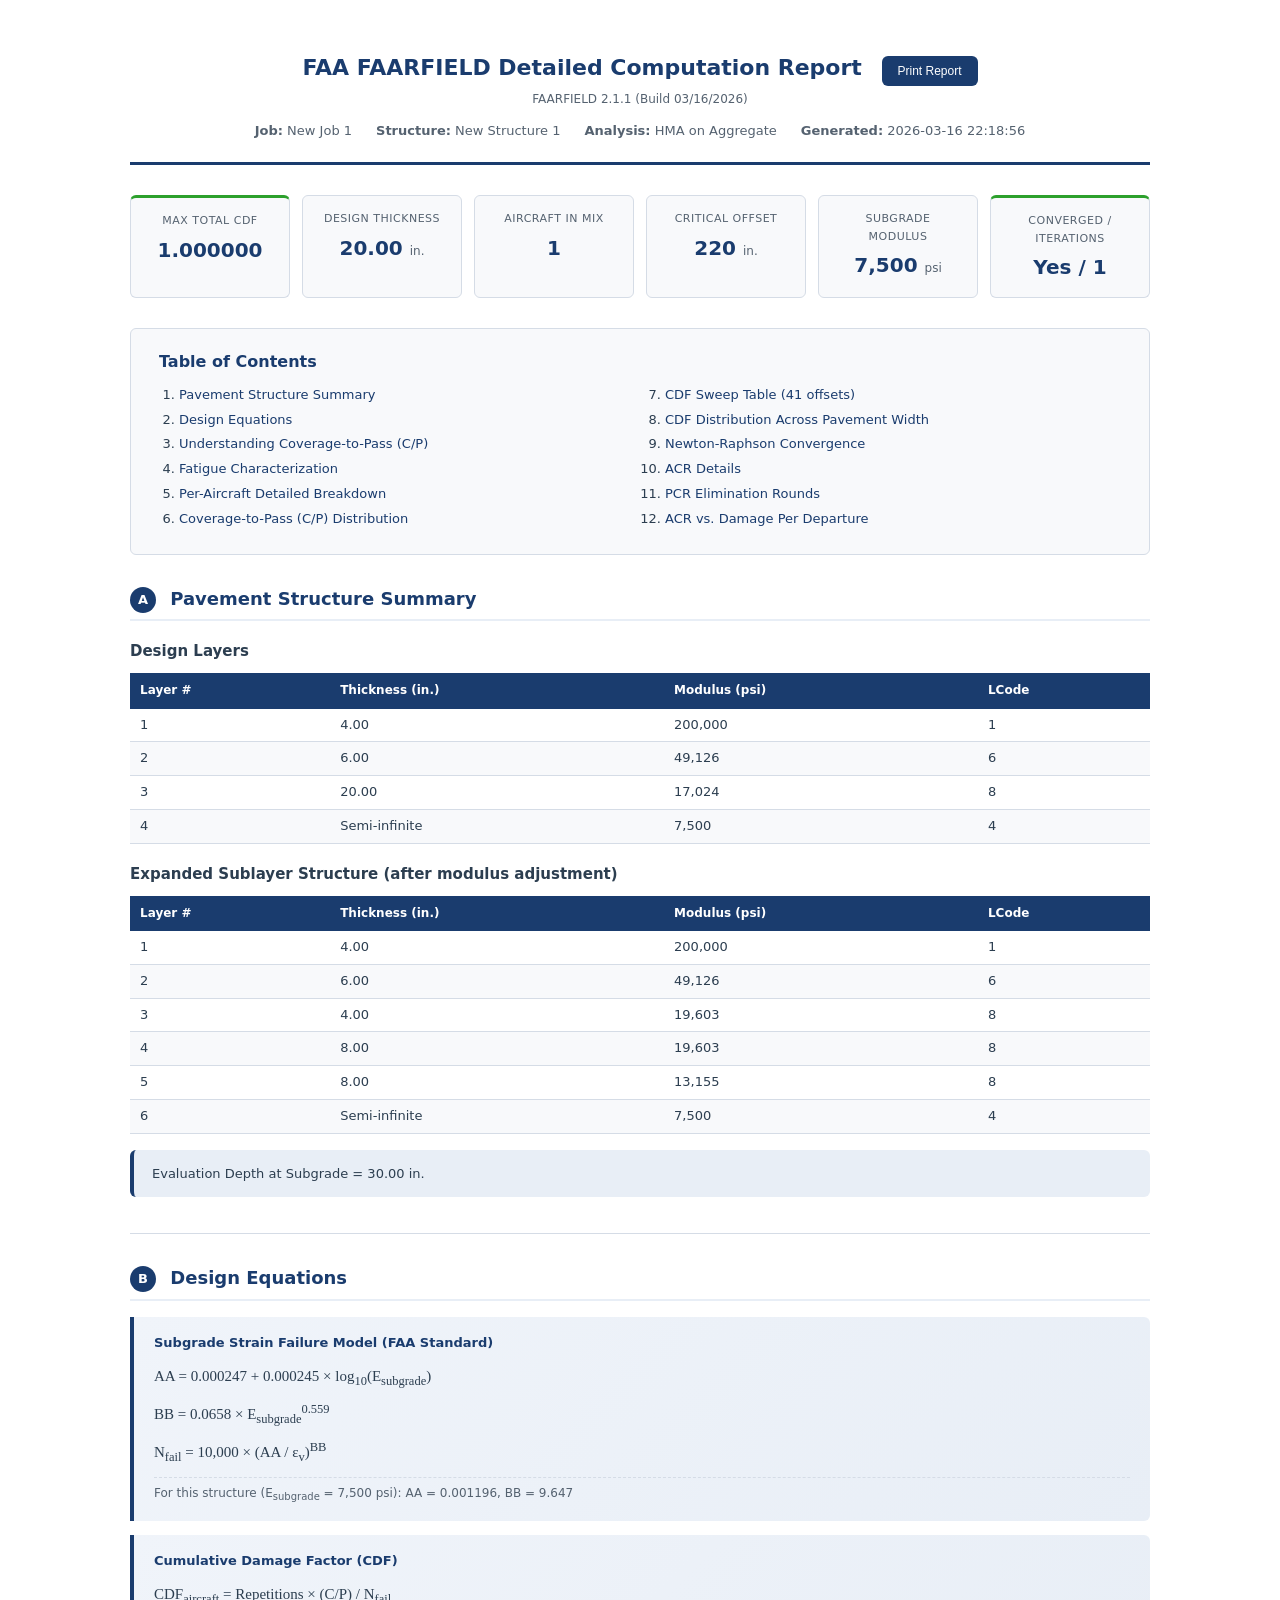
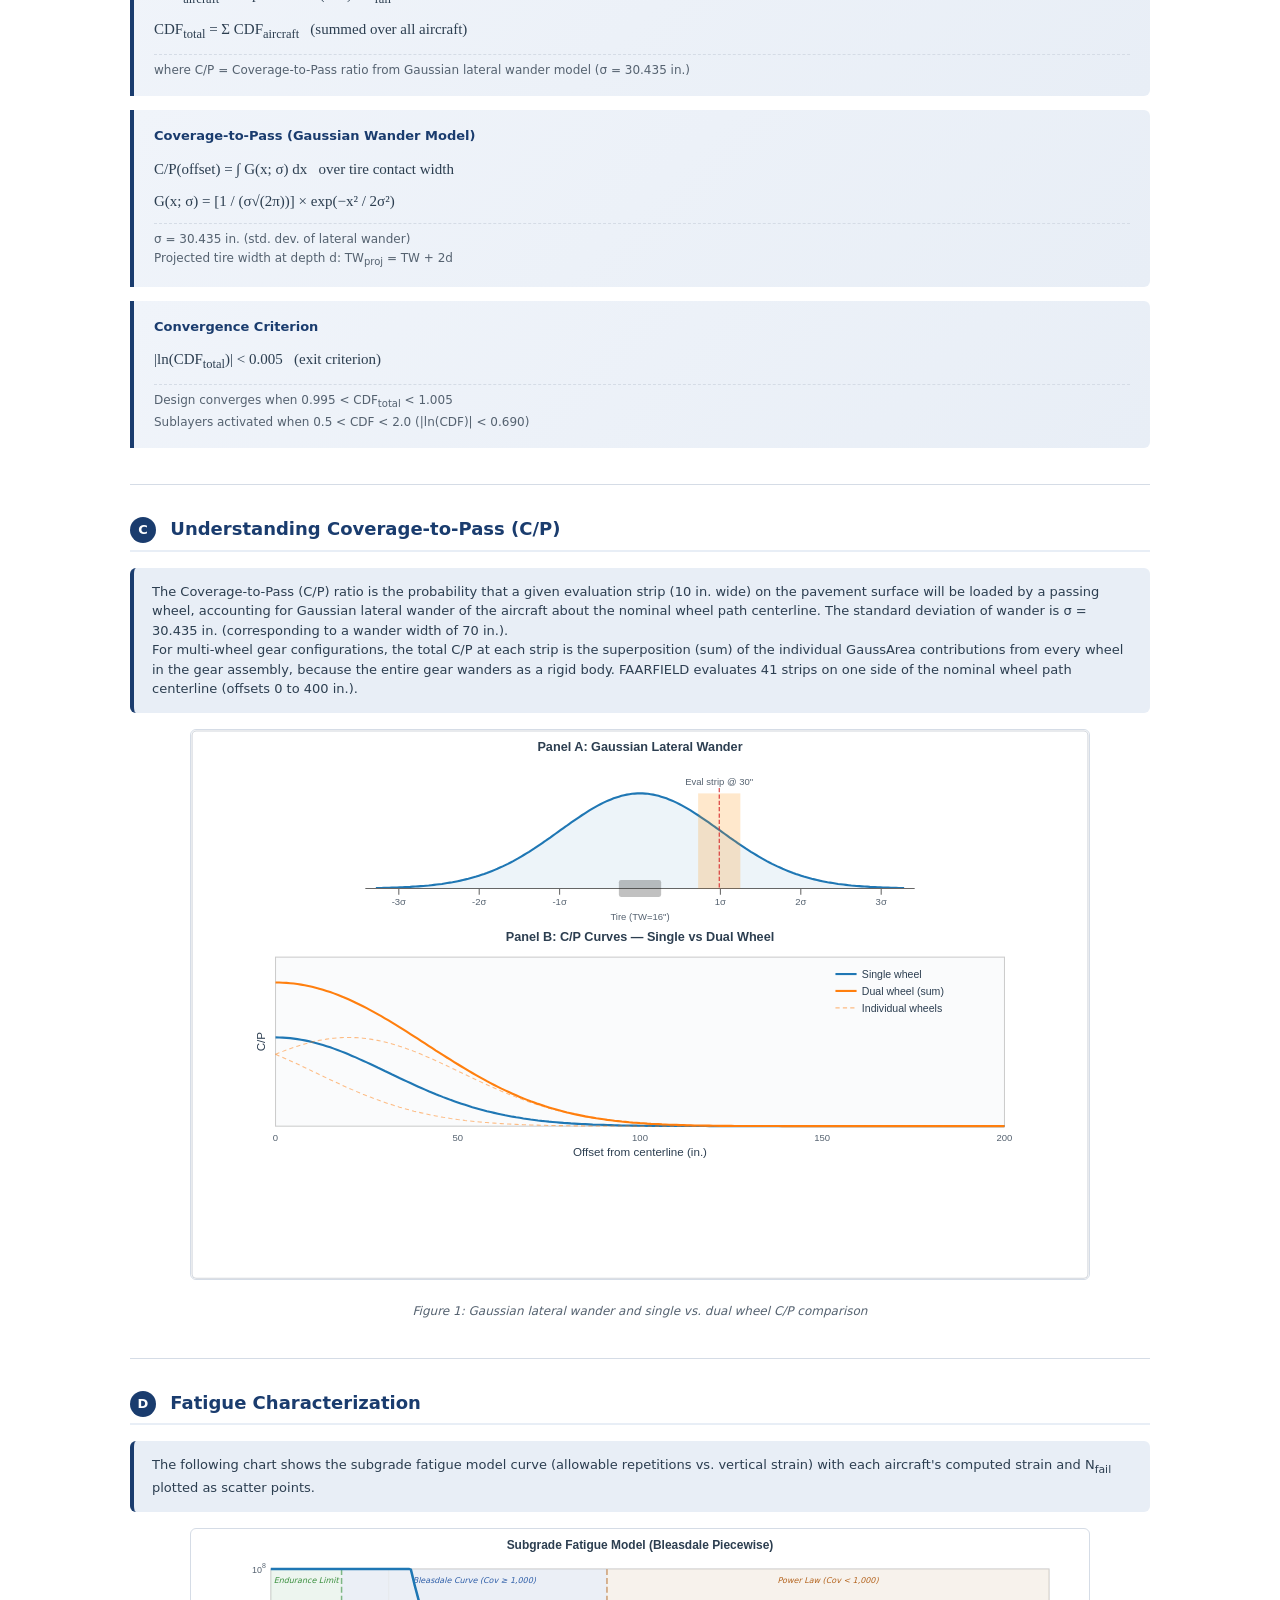
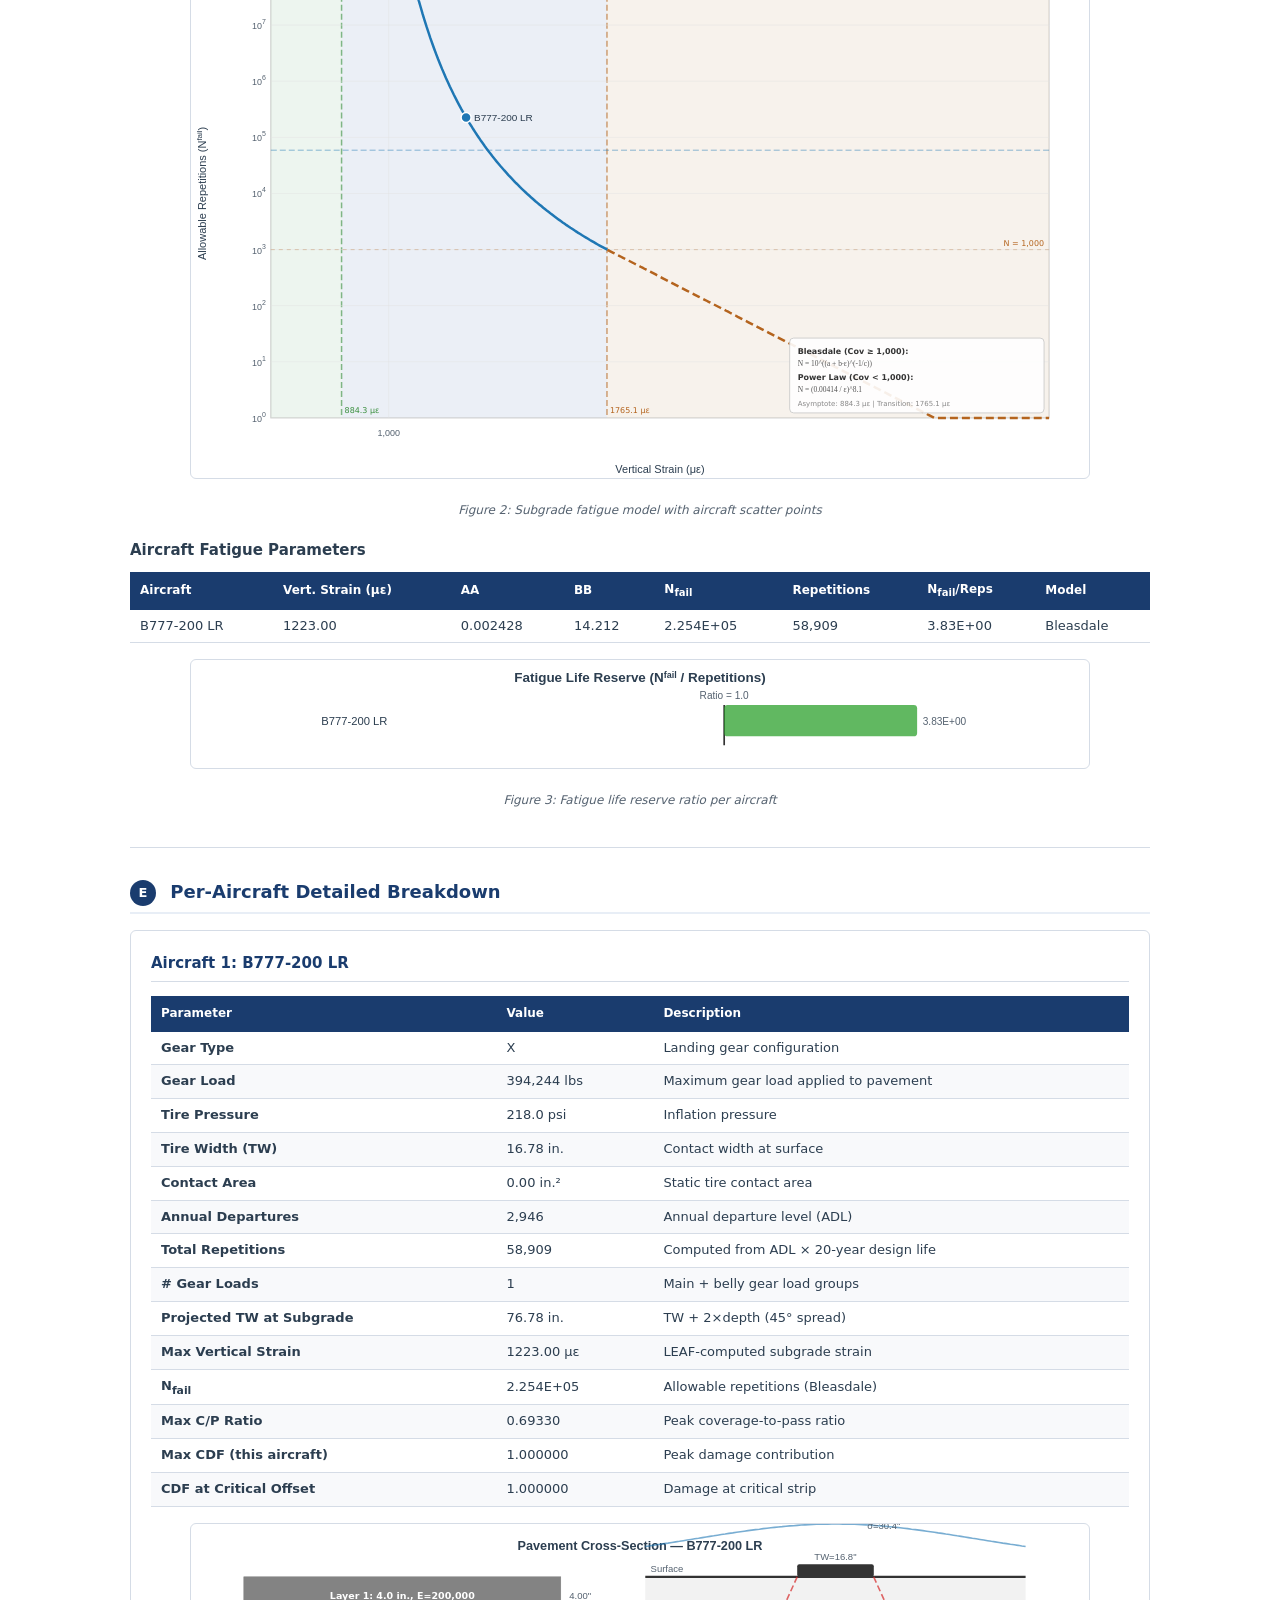
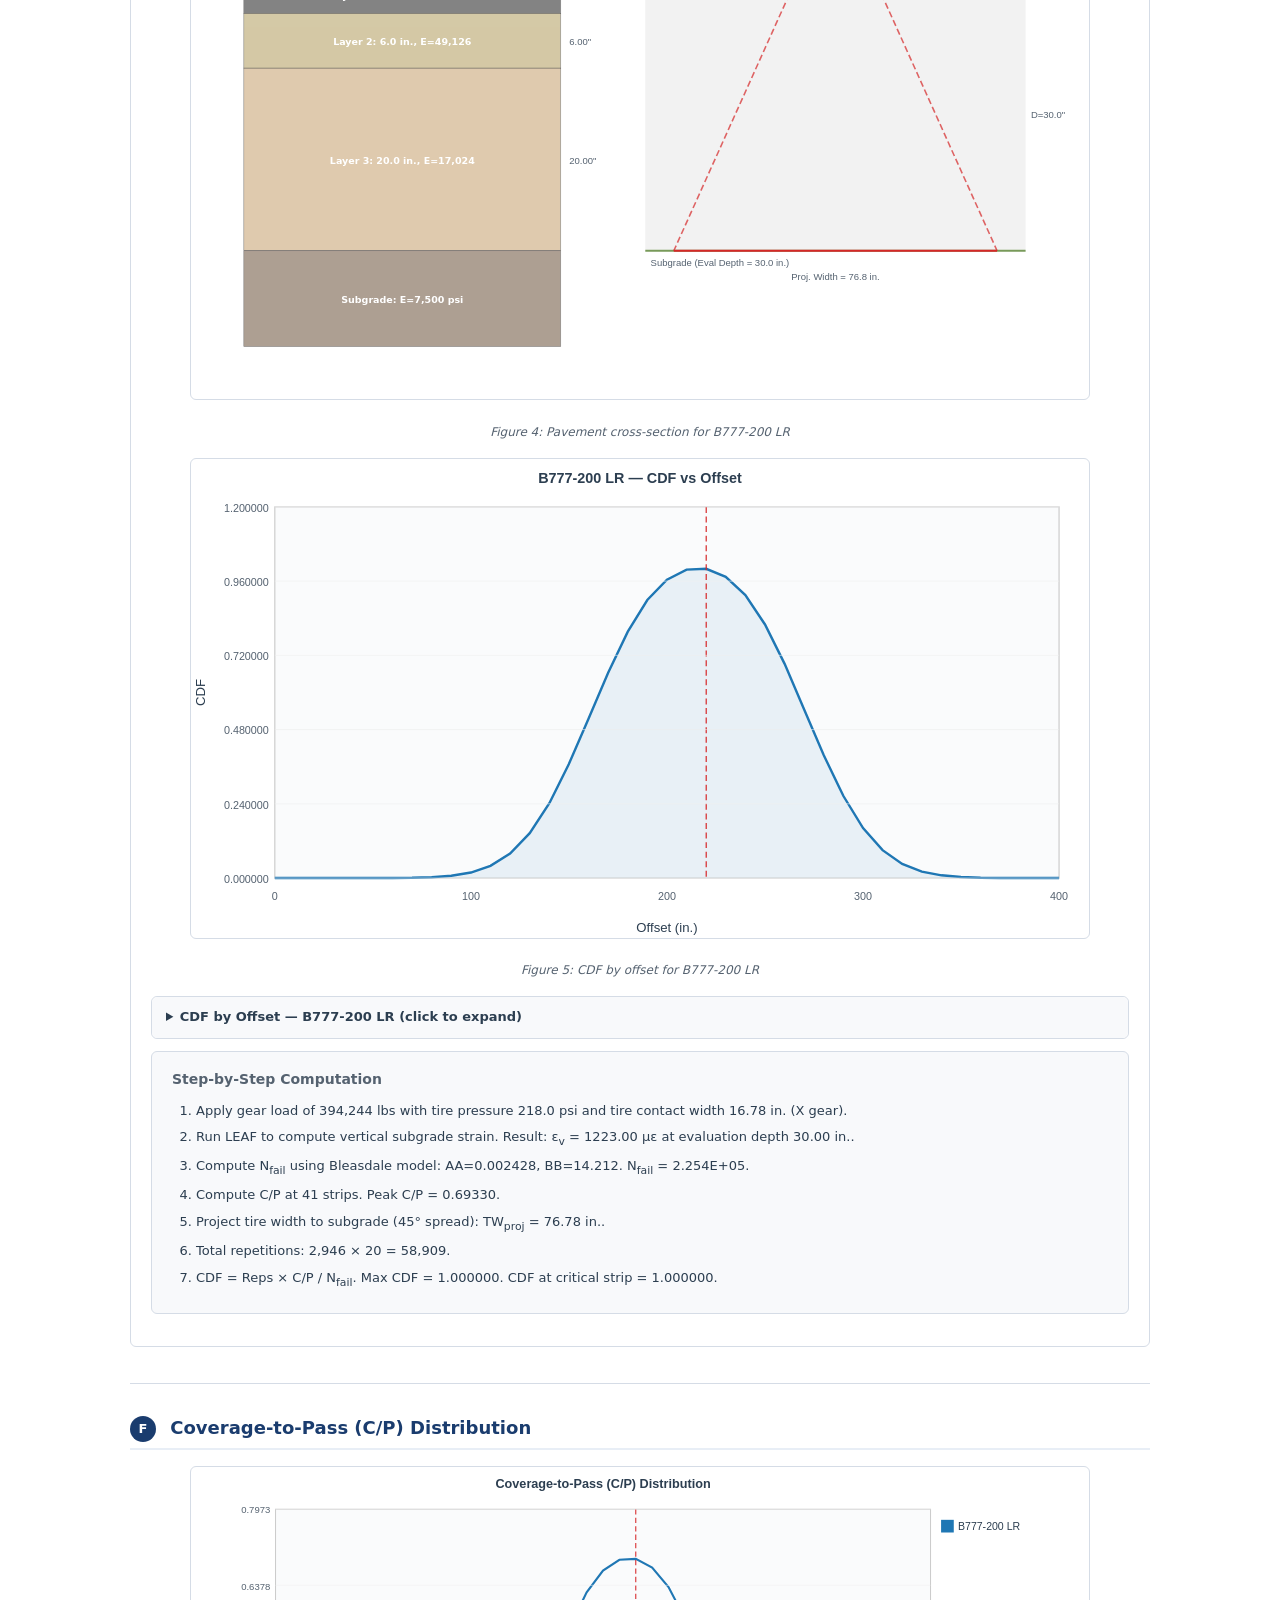
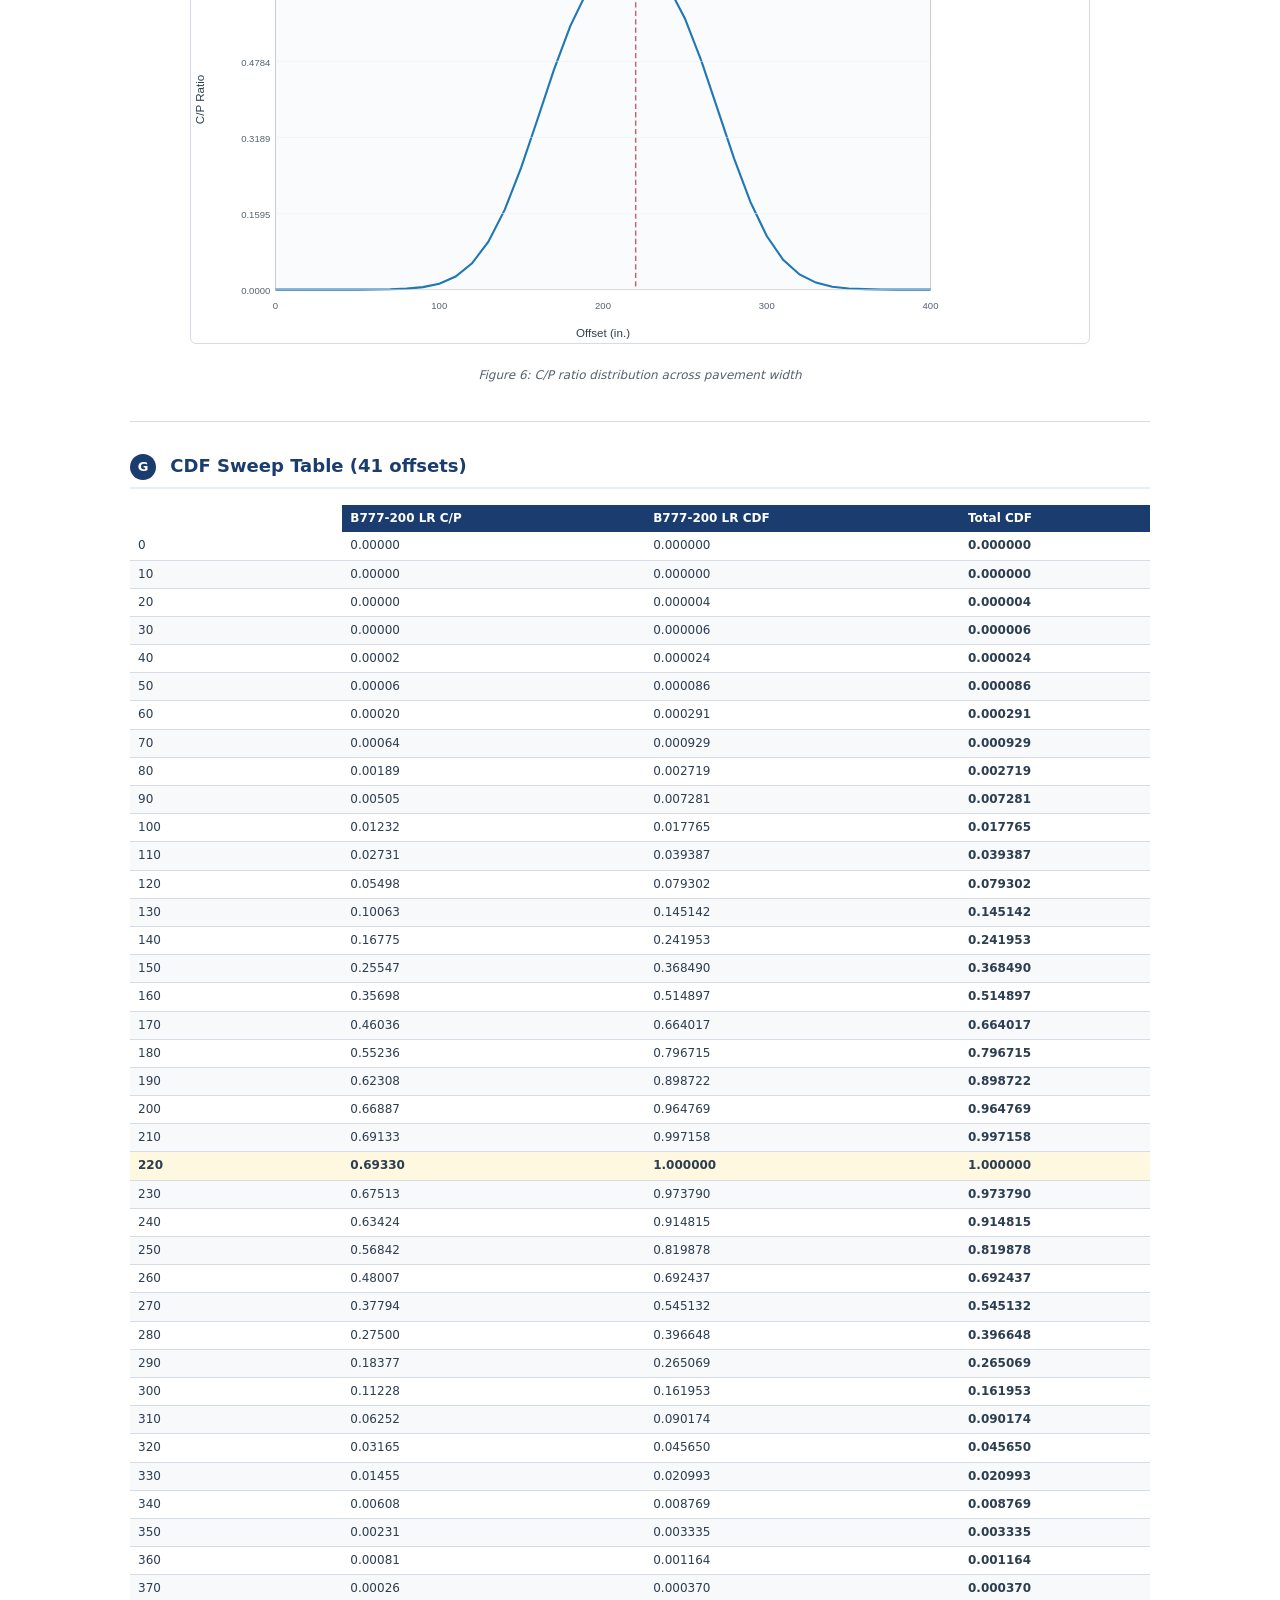
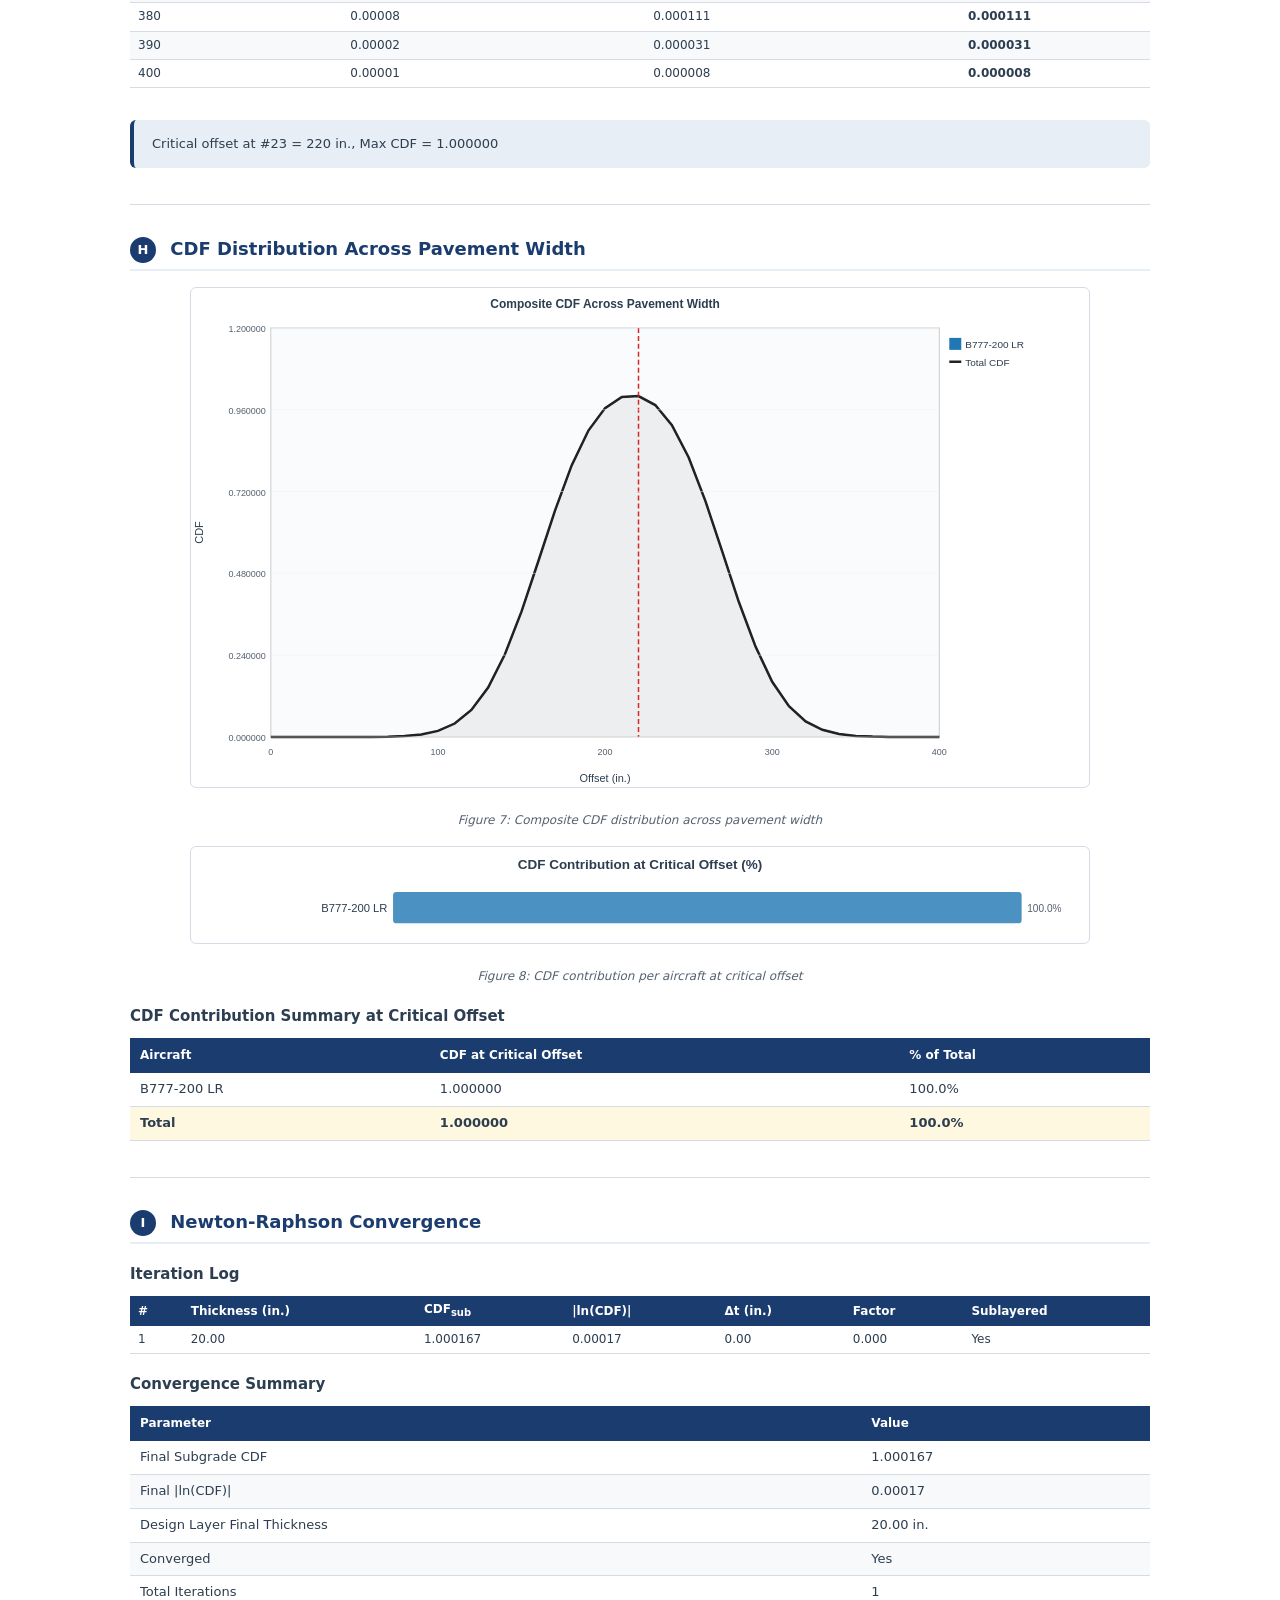
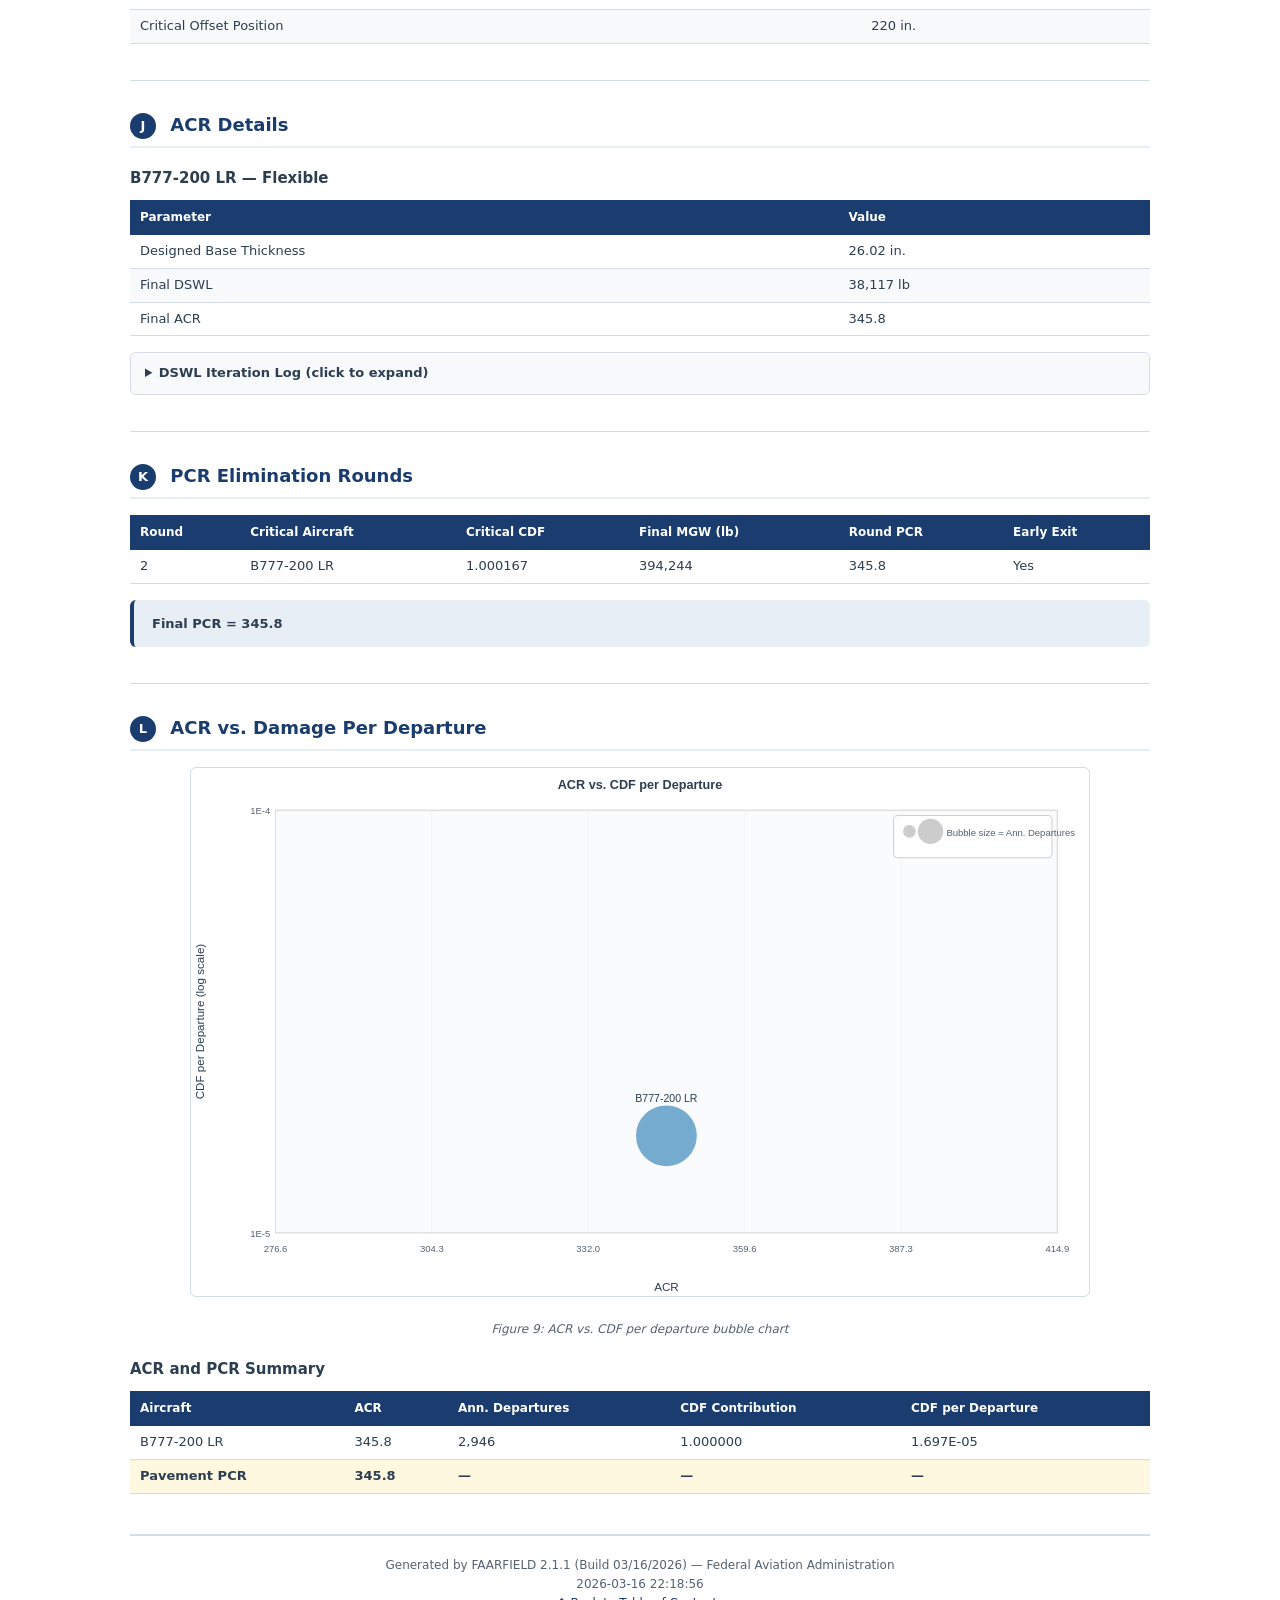
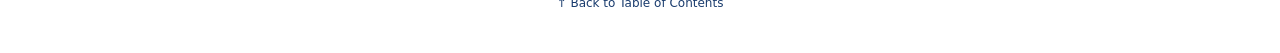
==== commit 51feaa90: "<update>: Final HTML output" ====
--- a/New Structure 1-Detailed Computation Report.html
+++ b/New Structure 1-Detailed Computation Report.html
@@ -11,7 +11,7 @@
   --primary-light: #e8eef6;
   --accent: #D62728;
   --text: #2c3e50;
-  --text-light: #6c7a89;
+  --text-light: #556270;
   --border: #d5dce6;
   --bg: #ffffff;
   --bg-alt: #f8f9fb;
@@ -65,7 +65,11 @@
   border-radius: var(--radius);
   padding: 14px 16px;
   text-align: center;
-}
+  transition: box-shadow 0.15s ease;
+}
+.card:hover { box-shadow: 0 2px 8px rgba(0,0,0,0.08); }
+.card.success { border-top: 3px solid var(--success); }
+.card.danger { border-top: 3px solid var(--accent); }
 .card-label { font-size: 11px; text-transform: uppercase; letter-spacing: 0.5px; color: var(--text-light); margin-bottom: 4px; }
 .card-value { font-size: 20px; font-weight: 700; color: var(--primary); }
 .card-unit { font-size: 12px; font-weight: 400; color: var(--text-light); }
@@ -86,6 +90,7 @@
 
 /* Section headings */
 section { margin-bottom: 36px; page-break-inside: avoid; }
+section + section { border-top: 1px solid var(--border); padding-top: 30px; }
 section > h2 {
   font-size: 18px;
   color: var(--primary);
@@ -128,11 +133,19 @@
   padding: 6px 10px;
   border-bottom: 1px solid var(--border);
 }
+.data-table tbody tr { transition: background 0.15s ease; }
 .data-table tbody tr:hover { background: var(--primary-light); }
+.data-table tbody tr:nth-child(even) { background: var(--bg-alt); }
+.data-table tbody tr:nth-child(even):hover { background: var(--primary-light); }
 .data-table.compact td, .data-table.compact th { padding: 4px 8px; font-size: 12px; }
 .highlight { background: #fff8e1 !important; }
 .highlight td { font-weight: 600; }
 .table-scroll { overflow-x: auto; margin-bottom: 16px; }
+.table-scroll th:first-child, .table-scroll td:first-child {
+  position: sticky; left: 0; background: white; z-index: 1;
+}
+.table-scroll tr:nth-child(even) td:first-child { background: var(--bg-alt); }
+.table-scroll .highlight td:first-child { background: #fff8e1; }
 .param-table td:first-child { font-weight: 600; white-space: nowrap; }
 
 /* Equation cards */
@@ -178,6 +191,10 @@
   font-weight: 600;
 }
 
+/* Figures */
+figure { margin: 16px 0; text-align: center; }
+figcaption { font-size: 12px; color: var(--text-light); margin-top: 6px; font-style: italic; }
+
 /* Charts */
 .chart-wrap {
   margin: 16px 0;
@@ -240,6 +257,21 @@
 }
 details[open] summary { border-bottom: 1px solid var(--border); border-radius: var(--radius) var(--radius) 0 0; }
 details > table, details > div { margin: 0; }
+
+/* Buttons */
+.btn-action {
+  background: var(--primary); color: white; border: none;
+  padding: 8px 16px; border-radius: var(--radius); cursor: pointer;
+  font-size: 12px; margin-left: 12px;
+}
+.btn-action:hover { opacity: 0.85; }
+.btn-top {
+  position: fixed; bottom: 30px; right: 30px;
+  background: var(--primary); color: white; border: none;
+  width: 40px; height: 40px; border-radius: 50%;
+  font-size: 18px; cursor: pointer; display: none;
+  box-shadow: 0 2px 8px rgba(0,0,0,0.2);
+}
 
 /* Footer */
 footer {
@@ -258,29 +290,47 @@
   .toc { break-after: page; }
   section { break-inside: avoid; }
   .dashboard { grid-template-columns: repeat(3, 1fr); }
-  details[open] summary ~ * { display: block !important; }
+  details { border: none; }
+  details > summary { display: none; }
+  details > table, details > div { display: block !important; }
+  .chart-svg { max-width: 100%; border: none; }
+  -webkit-print-color-adjust: exact;
+  print-color-adjust: exact;
+  .callout, .equation-card, .steps, .aircraft-block { break-inside: avoid; }
+  thead { display: table-header-group; }
+  footer a[href]::after { content: none; }
+  .btn-action, .btn-top { display: none !important; }
+}
+
+/* Responsive */
+@media (max-width: 768px) {
+  body { padding: 12px 16px; }
+  .dashboard { grid-template-columns: repeat(2, 1fr); }
+  .header-meta { flex-direction: column; gap: 6px; }
+  .toc ol { columns: 1; }
+  .chart-svg { max-width: 100%; }
 }
 
 </style>
 </head>
 <body>
 <header class='report-header'>
-<h1>FAA FAARFIELD Detailed Computation Report</h1>
+<h1>FAA FAARFIELD Detailed Computation Report <button id='btn-print' class='btn-action'>Print Report</button></h1>
 <p class='subtitle'>FAARFIELD 2.1.1 (Build 03/16/2026)</p>
 <div class='header-meta'>
 <div><strong>Job:</strong> New Job 1</div>
 <div><strong>Structure:</strong> New Structure 1</div>
 <div><strong>Analysis:</strong> HMA on Aggregate</div>
-<div><strong>Generated:</strong> 2026-03-16 15:28:41</div>
+<div><strong>Generated:</strong> 2026-03-16 22:18:56</div>
 </div>
 </header>
 <section class='dashboard'>
-<div class='card'><div class='card-label'>Max Total CDF</div><div class='card-value'>0.996974</div></div>
-<div class='card'><div class='card-label'>Design Thickness</div><div class='card-value'>11.30 <span class='card-unit'>in.</span></div></div>
-<div class='card'><div class='card-label'>Aircraft in Mix</div><div class='card-value'>4</div></div>
-<div class='card'><div class='card-label'>Critical Offset</div><div class='card-value'>200 <span class='card-unit'>in.</span></div></div>
-<div class='card'><div class='card-label'>Subgrade Modulus</div><div class='card-value'>15,000 <span class='card-unit'>psi</span></div></div>
-<div class='card'><div class='card-label'>Converged / Iterations</div><div class='card-value'>Yes / 3</div></div>
+<div class='card success'><div class='card-label'>Max Total CDF</div><div class='card-value'>1.000000</div></div>
+<div class='card'><div class='card-label'>Design Thickness</div><div class='card-value'>20.00 <span class='card-unit'>in.</span></div></div>
+<div class='card'><div class='card-label'>Aircraft in Mix</div><div class='card-value'>1</div></div>
+<div class='card'><div class='card-label'>Critical Offset</div><div class='card-value'>220 <span class='card-unit'>in.</span></div></div>
+<div class='card'><div class='card-label'>Subgrade Modulus</div><div class='card-value'>7,500 <span class='card-unit'>psi</span></div></div>
+<div class='card success'><div class='card-label'>Converged / Iterations</div><div class='card-value'>Yes / 1</div></div>
 </section>
 <nav class='toc' id='toc'>
 <h2>Table of Contents</h2>
@@ -294,6 +344,9 @@
 <li><a href='#section-g'>CDF Sweep Table (41 offsets)</a></li>
 <li><a href='#section-h'>CDF Distribution Across Pavement Width</a></li>
 <li><a href='#section-i'>Newton-Raphson Convergence</a></li>
+<li><a href='#section-j'>ACR Details</a></li>
+<li><a href='#section-k'>PCR Elimination Rounds</a></li>
+<li><a href='#section-l'>ACR vs. Damage Per Departure</a></li>
 </ol>
 </nav>
 <section id='section-a'>
@@ -301,19 +354,20 @@
 <h3>Design Layers</h3>
 <table class='data-table'><thead><tr><th>Layer #</th><th>Thickness (in.)</th><th>Modulus (psi)</th><th>LCode</th></tr></thead><tbody>
 <tr><td>1</td><td>4.00</td><td>200,000</td><td>1</td></tr>
-<tr><td>2</td><td>18.21</td><td>78,646</td><td>6</td></tr>
-<tr><td>3</td><td>11.30</td><td>20,770</td><td>8</td></tr>
-<tr><td>4</td><td>Semi-infinite</td><td>15,000</td><td>4</td></tr>
+<tr><td>2</td><td>6.00</td><td>49,126</td><td>6</td></tr>
+<tr><td>3</td><td>20.00</td><td>17,024</td><td>8</td></tr>
+<tr><td>4</td><td>Semi-infinite</td><td>7,500</td><td>4</td></tr>
 </tbody></table>
 <h3>Expanded Sublayer Structure (after modulus adjustment)</h3>
 <table class='data-table'><thead><tr><th>Layer #</th><th>Thickness (in.)</th><th>Modulus (psi)</th><th>LCode</th></tr></thead><tbody>
 <tr><td>1</td><td>4.00</td><td>200,000</td><td>1</td></tr>
-<tr><td>2</td><td>8.21</td><td>98,039</td><td>6</td></tr>
-<tr><td>3</td><td>10.00</td><td>62,724</td><td>6</td></tr>
-<tr><td>4</td><td>11.30</td><td>20,770</td><td>8</td></tr>
-<tr><td>5</td><td>Semi-infinite</td><td>15,000</td><td>4</td></tr>
+<tr><td>2</td><td>6.00</td><td>49,126</td><td>6</td></tr>
+<tr><td>3</td><td>4.00</td><td>19,603</td><td>8</td></tr>
+<tr><td>4</td><td>8.00</td><td>19,603</td><td>8</td></tr>
+<tr><td>5</td><td>8.00</td><td>13,155</td><td>8</td></tr>
+<tr><td>6</td><td>Semi-infinite</td><td>7,500</td><td>4</td></tr>
 </tbody></table>
-<div class='callout info'>Evaluation Depth at Subgrade = 33.51 in.</div>
+<div class='callout info'>Evaluation Depth at Subgrade = 30.00 in.</div>
 </section>
 <section id='section-b'>
 <h2><span class='sec-num'>B</span> Design Equations</h2>
@@ -322,7 +376,7 @@
 <div class='eq'>AA = 0.000247 + 0.000245 &times; log<sub>10</sub>(E<sub>subgrade</sub>)</div>
 <div class='eq'>BB = 0.0658 &times; E<sub>subgrade</sub><sup>0.559</sup></div>
 <div class='eq'>N<sub>fail</sub> = 10,000 &times; (AA / &epsilon;<sub>v</sub>)<sup>BB</sup></div>
-<div class='eq-note'>For this structure (E<sub>subgrade</sub> = 15,000 psi): AA = 0.001270, BB = 14.212</div>
+<div class='eq-note'>For this structure (E<sub>subgrade</sub> = 7,500 psi): AA = 0.001196, BB = 9.647</div>
 </div>
 <div class='equation-card'>
 <h4>Cumulative Damage Factor (CDF)</h4>
@@ -348,127 +402,203 @@
 <p>The Coverage-to-Pass (C/P) ratio is the probability that a given evaluation strip (10 in. wide) on the pavement surface will be loaded by a passing wheel, accounting for Gaussian lateral wander of the aircraft about the nominal wheel path centerline. The standard deviation of wander is &sigma; = 30.435 in. (corresponding to a wander width of 70 in.).</p>
 <p>For multi-wheel gear configurations, the total C/P at each strip is the superposition (sum) of the individual GaussArea contributions from every wheel in the gear assembly, because the entire gear wanders as a rigid body. FAARFIELD evaluates 41 strips on one side of the nominal wheel path centerline (offsets 0 to 400 in.).</p>
 </div>
+<figure>
+<div class='chart-wrap'>
+<svg viewBox='0 0 850 520' class='chart-svg' xmlns='http://www.w3.org/2000/svg' role='img' aria-label='Coverage-to-pass concept diagram showing Gaussian wander and single vs dual wheel comparison'>
+<text x='425' y='20' text-anchor='middle' class='chart-title'>Panel A: Gaussian Lateral Wander</text>
+<path d='M175 150 L175 149.6 L177.5 149.5 L180 149.5 L182.5 149.4 L185 149.4 L187.5 149.3 L190 149.2 L192.5 149.2 L195 149.1 L197.5 149 L200 148.9 L202.5 148.7 L205 148.6 L207.5 148.5 L210 148.3 L212.5 148.2 L215 148 L217.5 147.8 L220 147.6 L222.5 147.4 L225 147.2 L227.5 146.9 L230 146.6 L232.5 146.3 L235 146 L237.5 145.7 L240 145.3 L242.5 144.9 L245 144.5 L247.5 144.1 L250 143.6 L252.5 143.1 L255 142.6 L257.5 142 L260 141.4 L262.5 140.8 L265 140.1 L267.5 139.4 L270 138.7 L272.5 137.9 L275 137.1 L277.5 136.3 L280 135.4 L282.5 134.4 L285 133.4 L287.5 132.4 L290 131.4 L292.5 130.2 L295 129.1 L297.5 127.9 L300 126.7 L302.5 125.4 L305 124.1 L307.5 122.7 L310 121.3 L312.5 119.8 L315 118.3 L317.5 116.8 L320 115.3 L322.5 113.7 L325 112.1 L327.5 110.4 L330 108.7 L332.5 107 L335 105.3 L337.5 103.5 L340 101.8 L342.5 100 L345 98.2 L347.5 96.4 L350 94.6 L352.5 92.8 L355 91.1 L357.5 89.3 L360 87.5 L362.5 85.8 L365 84.1 L367.5 82.4 L370 80.7 L372.5 79.1 L375 77.5 L377.5 75.9 L380 74.4 L382.5 73 L385 71.6 L387.5 70.3 L390 69 L392.5 67.8 L395 66.7 L397.5 65.7 L400 64.7 L402.5 63.9 L405 63.1 L407.5 62.3 L410 61.7 L412.5 61.2 L415 60.8 L417.5 60.4 L420 60.2 L422.5 60 L425 60 L427.5 60 L430 60.2 L432.5 60.4 L435 60.8 L437.5 61.2 L440 61.7 L442.5 62.3 L445 63.1 L447.5 63.9 L450 64.7 L452.5 65.7 L455 66.7 L457.5 67.8 L460 69 L462.5 70.3 L465 71.6 L467.5 73 L470 74.4 L472.5 75.9 L475 77.5 L477.5 79.1 L480 80.7 L482.5 82.4 L485 84.1 L487.5 85.8 L490 87.5 L492.5 89.3 L495 91.1 L497.5 92.8 L500 94.6 L502.5 96.4 L505 98.2 L507.5 100 L510 101.8 L512.5 103.5 L515 105.3 L517.5 107 L520 108.7 L522.5 110.4 L525 112.1 L527.5 113.7 L530 115.3 L532.5 116.8 L535 118.3 L537.5 119.8 L540 121.3 L542.5 122.7 L545 124.1 L547.5 125.4 L550 126.7 L552.5 127.9 L555 129.1 L557.5 130.2 L560 131.4 L562.5 132.4 L565 133.4 L567.5 134.4 L570 135.4 L572.5 136.3 L575 137.1 L577.5 137.9 L580 138.7 L582.5 139.4 L585 140.1 L587.5 140.8 L590 141.4 L592.5 142 L595 142.6 L597.5 143.1 L600 143.6 L602.5 144.1 L605 144.5 L607.5 144.9 L610 145.3 L612.5 145.7 L615 146 L617.5 146.3 L620 146.6 L622.5 146.9 L625 147.2 L627.5 147.4 L630 147.6 L632.5 147.8 L635 148 L637.5 148.2 L640 148.3 L642.5 148.5 L645 148.6 L647.5 148.7 L650 148.9 L652.5 149 L655 149.1 L657.5 149.2 L660 149.2 L662.5 149.3 L665 149.4 L667.5 149.4 L670 149.5 L672.5 149.5 L675 149.6 L675 150 Z' fill='#1F77B4' opacity='0.08'/>
+<path d='M175 149.6 L177.5 149.5 L180 149.5 L182.5 149.4 L185 149.4 L187.5 149.3 L190 149.2 L192.5 149.2 L195 149.1 L197.5 149 L200 148.9 L202.5 148.7 L205 148.6 L207.5 148.5 L210 148.3 L212.5 148.2 L215 148 L217.5 147.8 L220 147.6 L222.5 147.4 L225 147.2 L227.5 146.9 L230 146.6 L232.5 146.3 L235 146 L237.5 145.7 L240 145.3 L242.5 144.9 L245 144.5 L247.5 144.1 L250 143.6 L252.5 143.1 L255 142.6 L257.5 142 L260 141.4 L262.5 140.8 L265 140.1 L267.5 139.4 L270 138.7 L272.5 137.9 L275 137.1 L277.5 136.3 L280 135.4 L282.5 134.4 L285 133.4 L287.5 132.4 L290 131.4 L292.5 130.2 L295 129.1 L297.5 127.9 L300 126.7 L302.5 125.4 L305 124.1 L307.5 122.7 L310 121.3 L312.5 119.8 L315 118.3 L317.5 116.8 L320 115.3 L322.5 113.7 L325 112.1 L327.5 110.4 L330 108.7 L332.5 107 L335 105.3 L337.5 103.5 L340 101.8 L342.5 100 L345 98.2 L347.5 96.4 L350 94.6 L352.5 92.8 L355 91.1 L357.5 89.3 L360 87.5 L362.5 85.8 L365 84.1 L367.5 82.4 L370 80.7 L372.5 79.1 L375 77.5 L377.5 75.9 L380 74.4 L382.5 73 L385 71.6 L387.5 70.3 L390 69 L392.5 67.8 L395 66.7 L397.5 65.7 L400 64.7 L402.5 63.9 L405 63.1 L407.5 62.3 L410 61.7 L412.5 61.2 L415 60.8 L417.5 60.4 L420 60.2 L422.5 60 L425 60 L427.5 60 L430 60.2 L432.5 60.4 L435 60.8 L437.5 61.2 L440 61.7 L442.5 62.3 L445 63.1 L447.5 63.9 L450 64.7 L452.5 65.7 L455 66.7 L457.5 67.8 L460 69 L462.5 70.3 L465 71.6 L467.5 73 L470 74.4 L472.5 75.9 L475 77.5 L477.5 79.1 L480 80.7 L482.5 82.4 L485 84.1 L487.5 85.8 L490 87.5 L492.5 89.3 L495 91.1 L497.5 92.8 L500 94.6 L502.5 96.4 L505 98.2 L507.5 100 L510 101.8 L512.5 103.5 L515 105.3 L517.5 107 L520 108.7 L522.5 110.4 L525 112.1 L527.5 113.7 L530 115.3 L532.5 116.8 L535 118.3 L537.5 119.8 L540 121.3 L542.5 122.7 L545 124.1 L547.5 125.4 L550 126.7 L552.5 127.9 L555 129.1 L557.5 130.2 L560 131.4 L562.5 132.4 L565 133.4 L567.5 134.4 L570 135.4 L572.5 136.3 L575 137.1 L577.5 137.9 L580 138.7 L582.5 139.4 L585 140.1 L587.5 140.8 L590 141.4 L592.5 142 L595 142.6 L597.5 143.1 L600 143.6 L602.5 144.1 L605 144.5 L607.5 144.9 L610 145.3 L612.5 145.7 L615 146 L617.5 146.3 L620 146.6 L622.5 146.9 L625 147.2 L627.5 147.4 L630 147.6 L632.5 147.8 L635 148 L637.5 148.2 L640 148.3 L642.5 148.5 L645 148.6 L647.5 148.7 L650 148.9 L652.5 149 L655 149.1 L657.5 149.2 L660 149.2 L662.5 149.3 L665 149.4 L667.5 149.4 L670 149.5 L672.5 149.5 L675 149.6' fill='none' stroke='#1F77B4' stroke-width='2'/>
+<line x1='165' y1='150' x2='685' y2='150' stroke='#666' stroke-width='1'/>
+<line x1='501.1' y1='150' x2='501.1' y2='156' stroke='#666'/>
+<line x1='348.9' y1='150' x2='348.9' y2='156' stroke='#666'/>
+<text x='501.1' y='166' text-anchor='middle' class='tick'>1&sigma;</text>
+<text x='348.9' y='166' text-anchor='middle' class='tick'>-1&sigma;</text>
+<line x1='577.2' y1='150' x2='577.2' y2='156' stroke='#666'/>
+<line x1='272.8' y1='150' x2='272.8' y2='156' stroke='#666'/>
+<text x='577.2' y='166' text-anchor='middle' class='tick'>2&sigma;</text>
+<text x='272.8' y='166' text-anchor='middle' class='tick'>-2&sigma;</text>
+<line x1='653.3' y1='150' x2='653.3' y2='156' stroke='#666'/>
+<line x1='196.7' y1='150' x2='196.7' y2='156' stroke='#666'/>
+<text x='653.3' y='166' text-anchor='middle' class='tick'>3&sigma;</text>
+<text x='196.7' y='166' text-anchor='middle' class='tick'>-3&sigma;</text>
+<rect x='405' y='142' width='40' height='16' fill='#333' opacity='0.3' rx='2'/>
+<text x='425' y='180' text-anchor='middle' class='tick' fill='#FF7F0E'>Tire (TW=16")</text>
+<rect x='480' y='60' width='40' height='90' fill='#FF8C00' opacity='0.2'/>
+<line x1='500' y1='55' x2='500' y2='150' stroke='#D62728' stroke-dasharray='4,2' stroke-width='1'/>
+<text x='500' y='52' text-anchor='middle' class='tick' fill='#D62728'>Eval strip @ 30"</text>
+<text x='425' y='200' text-anchor='middle' class='chart-title'>Panel B: C/P Curves &mdash; Single vs Dual Wheel</text>
+<rect x='80' y='215' width='690' height='160' fill='#FAFBFC' stroke='#ccc'/>
+<path d='M80 291 L83.5 291.1 L86.9 291.2 L90.4 291.4 L93.8 291.7 L97.3 292.1 L100.7 292.6 L104.2 293.2 L107.6 293.8 L111.1 294.5 L114.5 295.3 L118 296.2 L121.4 297.2 L124.9 298.2 L128.3 299.3 L131.8 300.4 L135.2 301.6 L138.7 302.9 L142.1 304.2 L145.6 305.6 L149 307 L152.5 308.5 L155.9 309.9 L159.4 311.5 L162.8 313 L166.3 314.6 L169.7 316.2 L173.2 317.8 L176.6 319.5 L180.1 321.1 L183.5 322.8 L187 324.4 L190.4 326.1 L193.9 327.7 L197.3 329.4 L200.8 331 L204.2 332.6 L207.7 334.2 L211.1 335.8 L214.6 337.4 L218 338.9 L221.5 340.4 L224.9 341.9 L228.4 343.3 L231.8 344.8 L235.3 346.1 L238.7 347.5 L242.2 348.8 L245.6 350.1 L249.1 351.3 L252.5 352.5 L256 353.7 L259.4 354.8 L262.9 355.9 L266.3 357 L269.8 358 L273.2 358.9 L276.7 359.9 L280.1 360.8 L283.6 361.6 L287 362.4 L290.5 363.2 L293.9 363.9 L297.4 364.7 L300.8 365.3 L304.3 366 L307.7 366.6 L311.2 367.1 L314.6 367.7 L318.1 368.2 L321.5 368.7 L325 369.1 L328.4 369.6 L331.9 370 L335.3 370.3 L338.8 370.7 L342.2 371 L345.7 371.3 L349.1 371.6 L352.6 371.9 L356 372.1 L359.5 372.4 L362.9 372.6 L366.4 372.8 L369.8 373 L373.3 373.1 L376.7 373.3 L380.2 373.5 L383.6 373.6 L387.1 373.7 L390.5 373.8 L394 373.9 L397.4 374 L400.9 374.1 L404.3 374.2 L407.8 374.3 L411.2 374.4 L414.7 374.4 L418.1 374.5 L421.6 374.5 L425 374.6 L428.5 374.6 L431.9 374.7 L435.4 374.7 L438.8 374.7 L442.3 374.8 L445.7 374.8 L449.2 374.8 L452.6 374.8 L456.1 374.8 L459.5 374.9 L463 374.9 L466.4 374.9 L469.9 374.9 L473.3 374.9 L476.8 374.9 L480.2 374.9 L483.7 374.9 L487.1 374.9 L490.6 375 L494 375 L497.5 375 L500.9 375 L504.4 375 L507.8 375 L511.3 375 L514.7 375 L518.2 375 L521.6 375 L525.1 375 L528.5 375 L532 375 L535.4 375 L538.9 375 L542.3 375 L545.8 375 L549.2 375 L552.7 375 L556.1 375 L559.6 375 L563 375 L566.5 375 L569.9 375 L573.4 375 L576.8 375 L580.3 375 L583.7 375 L587.2 375 L590.6 375 L594.1 375 L597.5 375 L601 375 L604.4 375 L607.9 375 L611.3 375 L614.8 375 L618.2 375 L621.7 375 L625.1 375 L628.6 375 L632 375 L635.5 375 L638.9 375 L642.4 375 L645.8 375 L649.3 375 L652.7 375 L656.2 375 L659.6 375 L663.1 375 L666.5 375 L670 375 L673.4 375 L676.9 375 L680.3 375 L683.8 375 L687.2 375 L690.7 375 L694.1 375 L697.6 375 L701 375 L704.5 375 L707.9 375 L711.4 375 L714.8 375 L718.3 375 L721.7 375 L725.2 375 L728.6 375 L732.1 375 L735.5 375 L739 375 L742.4 375 L745.9 375 L749.3 375 L752.8 375 L756.2 375 L759.7 375 L763.1 375 L766.6 375 L770 375' fill='none' stroke='#1F77B4' stroke-width='2'/>
+<path d='M80 239 L83.5 239 L86.9 239.2 L90.4 239.4 L93.8 239.7 L97.3 240 L100.7 240.5 L104.2 241 L107.6 241.6 L111.1 242.3 L114.5 243.1 L118 244 L121.4 244.9 L124.9 245.9 L128.3 247 L131.8 248.1 L135.2 249.3 L138.7 250.6 L142.1 252 L145.6 253.4 L149 254.9 L152.5 256.5 L155.9 258.1 L159.4 259.8 L162.8 261.5 L166.3 263.3 L169.7 265.1 L173.2 267 L176.6 268.9 L180.1 270.9 L183.5 272.9 L187 274.9 L190.4 277 L193.9 279.1 L197.3 281.2 L200.8 283.4 L204.2 285.6 L207.7 287.8 L211.1 290 L214.6 292.2 L218 294.4 L221.5 296.7 L224.9 298.9 L228.4 301.1 L231.8 303.4 L235.3 305.6 L238.7 307.8 L242.2 310 L245.6 312.1 L249.1 314.3 L252.5 316.4 L256 318.5 L259.4 320.6 L262.9 322.7 L266.3 324.7 L269.8 326.7 L273.2 328.6 L276.7 330.5 L280.1 332.4 L283.6 334.2 L287 336 L290.5 337.8 L293.9 339.5 L297.4 341.1 L300.8 342.7 L304.3 344.3 L307.7 345.8 L311.2 347.3 L314.6 348.7 L318.1 350.1 L321.5 351.4 L325 352.6 L328.4 353.9 L331.9 355 L335.3 356.2 L338.8 357.3 L342.2 358.3 L345.7 359.3 L349.1 360.2 L352.6 361.1 L356 362 L359.5 362.8 L362.9 363.6 L366.4 364.3 L369.8 365 L373.3 365.7 L376.7 366.3 L380.2 366.9 L383.6 367.5 L387.1 368 L390.5 368.5 L394 369 L397.4 369.4 L400.9 369.9 L404.3 370.2 L407.8 370.6 L411.2 370.9 L414.7 371.3 L418.1 371.6 L421.6 371.8 L425 372.1 L428.5 372.3 L431.9 372.6 L435.4 372.8 L438.8 372.9 L442.3 373.1 L445.7 373.3 L449.2 373.4 L452.6 373.6 L456.1 373.7 L459.5 373.8 L463 373.9 L466.4 374 L469.9 374.1 L473.3 374.2 L476.8 374.3 L480.2 374.3 L483.7 374.4 L487.1 374.5 L490.6 374.5 L494 374.6 L497.5 374.6 L500.9 374.7 L504.4 374.7 L507.8 374.7 L511.3 374.7 L514.7 374.8 L518.2 374.8 L521.6 374.8 L525.1 374.8 L528.5 374.9 L532 374.9 L535.4 374.9 L538.9 374.9 L542.3 374.9 L545.8 374.9 L549.2 374.9 L552.7 374.9 L556.1 374.9 L559.6 375 L563 375 L566.5 375 L569.9 375 L573.4 375 L576.8 375 L580.3 375 L583.7 375 L587.2 375 L590.6 375 L594.1 375 L597.5 375 L601 375 L604.4 375 L607.9 375 L611.3 375 L614.8 375 L618.2 375 L621.7 375 L625.1 375 L628.6 375 L632 375 L635.5 375 L638.9 375 L642.4 375 L645.8 375 L649.3 375 L652.7 375 L656.2 375 L659.6 375 L663.1 375 L666.5 375 L670 375 L673.4 375 L676.9 375 L680.3 375 L683.8 375 L687.2 375 L690.7 375 L694.1 375 L697.6 375 L701 375 L704.5 375 L707.9 375 L711.4 375 L714.8 375 L718.3 375 L721.7 375 L725.2 375 L728.6 375 L732.1 375 L735.5 375 L739 375 L742.4 375 L745.9 375 L749.3 375 L752.8 375 L756.2 375 L759.7 375 L763.1 375 L766.6 375 L770 375' fill='none' stroke='#FF7F0E' stroke-width='2'/>
+<path d='M80 307 L83.5 305.6 L86.9 304.2 L90.4 302.9 L93.8 301.6 L97.3 300.4 L100.7 299.3 L104.2 298.2 L107.6 297.2 L111.1 296.2 L114.5 295.3 L118 294.5 L121.4 293.8 L124.9 293.2 L128.3 292.6 L131.8 292.1 L135.2 291.7 L138.7 291.4 L142.1 291.2 L145.6 291.1 L149 291 L152.5 291.1 L155.9 291.2 L159.4 291.4 L162.8 291.7 L166.3 292.1 L169.7 292.6 L173.2 293.2 L176.6 293.8 L180.1 294.5 L183.5 295.3 L187 296.2 L190.4 297.2 L193.9 298.2 L197.3 299.3 L200.8 300.4 L204.2 301.6 L207.7 302.9 L211.1 304.2 L214.6 305.6 L218 307 L221.5 308.5 L224.9 309.9 L228.4 311.5 L231.8 313 L235.3 314.6 L238.7 316.2 L242.2 317.8 L245.6 319.5 L249.1 321.1 L252.5 322.8 L256 324.4 L259.4 326.1 L262.9 327.7 L266.3 329.4 L269.8 331 L273.2 332.6 L276.7 334.2 L280.1 335.8 L283.6 337.4 L287 338.9 L290.5 340.4 L293.9 341.9 L297.4 343.3 L300.8 344.8 L304.3 346.1 L307.7 347.5 L311.2 348.8 L314.6 350.1 L318.1 351.3 L321.5 352.5 L325 353.7 L328.4 354.8 L331.9 355.9 L335.3 357 L338.8 358 L342.2 358.9 L345.7 359.9 L349.1 360.8 L352.6 361.6 L356 362.4 L359.5 363.2 L362.9 363.9 L366.4 364.7 L369.8 365.3 L373.3 366 L376.7 366.6 L380.2 367.1 L383.6 367.7 L387.1 368.2 L390.5 368.7 L394 369.1 L397.4 369.6 L400.9 370 L404.3 370.3 L407.8 370.7 L411.2 371 L414.7 371.3 L418.1 371.6 L421.6 371.9 L425 372.1 L428.5 372.4 L431.9 372.6 L435.4 372.8 L438.8 373 L442.3 373.1 L445.7 373.3 L449.2 373.5 L452.6 373.6 L456.1 373.7 L459.5 373.8 L463 373.9 L466.4 374 L469.9 374.1 L473.3 374.2 L476.8 374.3 L480.2 374.4 L483.7 374.4 L487.1 374.5 L490.6 374.5 L494 374.6 L497.5 374.6 L500.9 374.7 L504.4 374.7 L507.8 374.7 L511.3 374.8 L514.7 374.8 L518.2 374.8 L521.6 374.8 L525.1 374.8 L528.5 374.9 L532 374.9 L535.4 374.9 L538.9 374.9 L542.3 374.9 L545.8 374.9 L549.2 374.9 L552.7 374.9 L556.1 374.9 L559.6 375 L563 375 L566.5 375 L569.9 375 L573.4 375 L576.8 375 L580.3 375 L583.7 375 L587.2 375 L590.6 375 L594.1 375 L597.5 375 L601 375 L604.4 375 L607.9 375 L611.3 375 L614.8 375 L618.2 375 L621.7 375 L625.1 375 L628.6 375 L632 375 L635.5 375 L638.9 375 L642.4 375 L645.8 375 L649.3 375 L652.7 375 L656.2 375 L659.6 375 L663.1 375 L666.5 375 L670 375 L673.4 375 L676.9 375 L680.3 375 L683.8 375 L687.2 375 L690.7 375 L694.1 375 L697.6 375 L701 375 L704.5 375 L707.9 375 L711.4 375 L714.8 375 L718.3 375 L721.7 375 L725.2 375 L728.6 375 L732.1 375 L735.5 375 L739 375 L742.4 375 L745.9 375 L749.3 375 L752.8 375 L756.2 375 L759.7 375 L763.1 375 L766.6 375 L770 375' fill='none' stroke='#FF7F0E' stroke-width='1' stroke-dasharray='4,3' opacity='0.5'/>
+<path d='M80 307 L83.5 308.5 L86.9 309.9 L90.4 311.5 L93.8 313 L97.3 314.6 L100.7 316.2 L104.2 317.8 L107.6 319.5 L111.1 321.1 L114.5 322.8 L118 324.4 L121.4 326.1 L124.9 327.7 L128.3 329.4 L131.8 331 L135.2 332.6 L138.7 334.2 L142.1 335.8 L145.6 337.4 L149 338.9 L152.5 340.4 L155.9 341.9 L159.4 343.3 L162.8 344.8 L166.3 346.1 L169.7 347.5 L173.2 348.8 L176.6 350.1 L180.1 351.3 L183.5 352.5 L187 353.7 L190.4 354.8 L193.9 355.9 L197.3 357 L200.8 358 L204.2 358.9 L207.7 359.9 L211.1 360.8 L214.6 361.6 L218 362.4 L221.5 363.2 L224.9 363.9 L228.4 364.7 L231.8 365.3 L235.3 366 L238.7 366.6 L242.2 367.1 L245.6 367.7 L249.1 368.2 L252.5 368.7 L256 369.1 L259.4 369.6 L262.9 370 L266.3 370.3 L269.8 370.7 L273.2 371 L276.7 371.3 L280.1 371.6 L283.6 371.9 L287 372.1 L290.5 372.4 L293.9 372.6 L297.4 372.8 L300.8 373 L304.3 373.1 L307.7 373.3 L311.2 373.5 L314.6 373.6 L318.1 373.7 L321.5 373.8 L325 373.9 L328.4 374 L331.9 374.1 L335.3 374.2 L338.8 374.3 L342.2 374.4 L345.7 374.4 L349.1 374.5 L352.6 374.5 L356 374.6 L359.5 374.6 L362.9 374.7 L366.4 374.7 L369.8 374.7 L373.3 374.8 L376.7 374.8 L380.2 374.8 L383.6 374.8 L387.1 374.8 L390.5 374.9 L394 374.9 L397.4 374.9 L400.9 374.9 L404.3 374.9 L407.8 374.9 L411.2 374.9 L414.7 374.9 L418.1 374.9 L421.6 375 L425 375 L428.5 375 L431.9 375 L435.4 375 L438.8 375 L442.3 375 L445.7 375 L449.2 375 L452.6 375 L456.1 375 L459.5 375 L463 375 L466.4 375 L469.9 375 L473.3 375 L476.8 375 L480.2 375 L483.7 375 L487.1 375 L490.6 375 L494 375 L497.5 375 L500.9 375 L504.4 375 L507.8 375 L511.3 375 L514.7 375 L518.2 375 L521.6 375 L525.1 375 L528.5 375 L532 375 L535.4 375 L538.9 375 L542.3 375 L545.8 375 L549.2 375 L552.7 375 L556.1 375 L559.6 375 L563 375 L566.5 375 L569.9 375 L573.4 375 L576.8 375 L580.3 375 L583.7 375 L587.2 375 L590.6 375 L594.1 375 L597.5 375 L601 375 L604.4 375 L607.9 375 L611.3 375 L614.8 375 L618.2 375 L621.7 375 L625.1 375 L628.6 375 L632 375 L635.5 375 L638.9 375 L642.4 375 L645.8 375 L649.3 375 L652.7 375 L656.2 375 L659.6 375 L663.1 375 L666.5 375 L670 375 L673.4 375 L676.9 375 L680.3 375 L683.8 375 L687.2 375 L690.7 375 L694.1 375 L697.6 375 L701 375 L704.5 375 L707.9 375 L711.4 375 L714.8 375 L718.3 375 L721.7 375 L725.2 375 L728.6 375 L732.1 375 L735.5 375 L739 375 L742.4 375 L745.9 375 L749.3 375 L752.8 375 L756.2 375 L759.7 375 L763.1 375 L766.6 375 L770 375' fill='none' stroke='#FF7F0E' stroke-width='1' stroke-dasharray='4,3' opacity='0.5'/>
+<text x='80' y='389' text-anchor='middle' class='tick'>0</text>
+<text x='252.5' y='389' text-anchor='middle' class='tick'>50</text>
+<text x='425' y='389' text-anchor='middle' class='tick'>100</text>
+<text x='597.5' y='389' text-anchor='middle' class='tick'>150</text>
+<text x='770' y='389' text-anchor='middle' class='tick'>200</text>
+<text x='425' y='403' text-anchor='middle' class='axis-label'>Offset from centerline (in.)</text>
+<text x='70' y='295' text-anchor='middle' class='axis-label' transform='rotate(-90,70,295)'>C/P</text>
+<line x1='610' y1='231' x2='630' y2='231' stroke='#1F77B4' stroke-width='2'/>
+<text x='635' y='235' class='legend-text'>Single wheel</text>
+<line x1='610' y1='247' x2='630' y2='247' stroke='#FF7F0E' stroke-width='2'/>
+<text x='635' y='251' class='legend-text'>Dual wheel (sum)</text>
+<line x1='610' y1='263' x2='630' y2='263' stroke='#FF7F0E' stroke-width='1' stroke-dasharray='4,3' opacity='0.5'/>
+<text x='635' y='267' class='legend-text'>Individual wheels</text>
+<rect x='1' y='1' width='848' height='518' fill='none' stroke='#d1d5db' rx='4'/>
+</svg></div>
+<figcaption>Figure 1: Gaussian lateral wander and single vs. dual wheel C/P comparison</figcaption>
+</figure>
 </section>
 <section id='section-d'>
 <h2><span class='sec-num'>D</span> Fatigue Characterization</h2>
 <div class='callout info'><p>The following chart shows the subgrade fatigue model curve (allowable repetitions vs. vertical strain) with each aircraft's computed strain and N<sub>fail</sub> plotted as scatter points.</p></div>
+<figure>
 <div class='chart-wrap'>
-<svg viewBox='0 0 850 500' class='chart-svg' xmlns='http://www.w3.org/2000/svg'>
-<rect x='80' y='40' width='740' height='400' fill='#FAFBFC' stroke='#ccc'/>
-<line x1='80' y1='440' x2='820' y2='440' stroke='#e8e8e8' stroke-width='0.5'/>
-<text x='75' y='444' text-anchor='end' class='tick'>10<tspan dy='-5' font-size='7'>0</tspan></text>
-<line x1='80' y1='400' x2='820' y2='400' stroke='#e8e8e8' stroke-width='0.5'/>
-<text x='75' y='404' text-anchor='end' class='tick'>10<tspan dy='-5' font-size='7'>1</tspan></text>
-<line x1='80' y1='360' x2='820' y2='360' stroke='#e8e8e8' stroke-width='0.5'/>
-<text x='75' y='364' text-anchor='end' class='tick'>10<tspan dy='-5' font-size='7'>2</tspan></text>
-<line x1='80' y1='320' x2='820' y2='320' stroke='#e8e8e8' stroke-width='0.5'/>
-<text x='75' y='324' text-anchor='end' class='tick'>10<tspan dy='-5' font-size='7'>3</tspan></text>
-<line x1='80' y1='280' x2='820' y2='280' stroke='#e8e8e8' stroke-width='0.5'/>
-<text x='75' y='284' text-anchor='end' class='tick'>10<tspan dy='-5' font-size='7'>4</tspan></text>
-<line x1='80' y1='240' x2='820' y2='240' stroke='#e8e8e8' stroke-width='0.5'/>
-<text x='75' y='244' text-anchor='end' class='tick'>10<tspan dy='-5' font-size='7'>5</tspan></text>
-<line x1='80' y1='200' x2='820' y2='200' stroke='#e8e8e8' stroke-width='0.5'/>
-<text x='75' y='204' text-anchor='end' class='tick'>10<tspan dy='-5' font-size='7'>6</tspan></text>
-<line x1='80' y1='160' x2='820' y2='160' stroke='#e8e8e8' stroke-width='0.5'/>
-<text x='75' y='164' text-anchor='end' class='tick'>10<tspan dy='-5' font-size='7'>7</tspan></text>
-<line x1='80' y1='120' x2='820' y2='120' stroke='#e8e8e8' stroke-width='0.5'/>
-<text x='75' y='124' text-anchor='end' class='tick'>10<tspan dy='-5' font-size='7'>8</tspan></text>
-<line x1='80' y1='80' x2='820' y2='80' stroke='#e8e8e8' stroke-width='0.5'/>
-<text x='75' y='84' text-anchor='end' class='tick'>10<tspan dy='-5' font-size='7'>9</tspan></text>
-<line x1='80' y1='40' x2='820' y2='40' stroke='#e8e8e8' stroke-width='0.5'/>
-<text x='75' y='44' text-anchor='end' class='tick'>10<tspan dy='-5' font-size='7'>10</tspan></text>
-<line x1='80' y1='40' x2='80' y2='440' stroke='#e8e8e8' stroke-width='0.5'/>
-<text x='80' y='458' text-anchor='middle' class='tick'>100</text>
-<line x1='450' y1='40' x2='450' y2='440' stroke='#e8e8e8' stroke-width='0.5'/>
-<text x='450' y='458' text-anchor='middle' class='tick'>1,000</text>
-<line x1='820' y1='40' x2='820' y2='440' stroke='#e8e8e8' stroke-width='0.5'/>
-<text x='820' y='458' text-anchor='middle' class='tick'>10,000</text>
-<path d='M80 40 L83.7 40 L87.4 40 L91.1 40 L94.8 40 L98.5 40 L102.2 40 L105.9 40 L109.6 40 L113.3 40 L117 40 L120.7 40 L124.4 40 L128.1 40 L131.8 40 L135.5 40 L139.2 40 L142.9 40 L146.6 40 L150.3 40 L154 40 L157.7 40 L161.4 40 L165.1 40 L168.8 40 L172.5 40 L176.2 40 L179.9 40 L183.6 40 L187.3 40 L191 40 L194.7 40 L198.4 40 L202.1 40 L205.8 40 L209.5 40 L213.2 40 L216.9 40 L220.6 40 L224.3 40 L228 40 L231.7 40 L235.4 40 L239.1 40 L242.8 40 L246.5 40 L250.2 40 L253.9 40 L257.6 40 L261.3 40 L265 40 L268.7 40 L272.4 40 L276.1 40 L279.8 40 L283.5 40 L287.2 40 L290.9 40 L294.6 40 L298.3 40 L302 40 L305.7 40 L309.4 40 L313.1 40 L316.8 40 L320.5 40 L324.2 40 L327.9 40 L331.6 40 L335.3 44.7 L339 50.4 L342.7 56.1 L346.4 61.8 L350.1 67.5 L353.8 73.2 L357.5 78.8 L361.2 84.5 L364.9 90.2 L368.6 95.9 L372.3 101.6 L376 107.3 L379.7 112.9 L383.4 118.6 L387.1 124.3 L390.8 130 L394.5 135.7 L398.2 141.4 L401.9 147.1 L405.6 152.7 L409.3 158.4 L413 164.1 L416.7 169.8 L420.4 175.5 L424.1 181.2 L427.8 186.9 L431.5 192.5 L435.2 198.2 L438.9 203.9 L442.6 209.6 L446.3 215.3 L450 221 L453.7 226.6 L457.4 232.3 L461.1 238 L464.8 243.7 L468.5 249.4 L472.2 255.1 L475.9 260.8 L479.6 266.4 L483.3 272.1 L487 277.8 L490.7 283.5 L494.4 289.2 L498.1 294.9 L501.8 300.5 L505.5 306.2 L509.2 311.9 L512.9 317.6 L516.6 323.3 L520.3 329 L524 334.7 L527.7 340.3 L531.4 346 L535.1 351.7 L538.8 357.4 L542.5 363.1 L546.2 368.8 L549.9 374.5 L553.6 380.1 L557.3 385.8 L561 391.5 L564.7 397.2 L568.4 402.9 L572.1 408.6 L575.8 414.2 L579.5 419.9 L583.2 425.6 L586.9 431.3 L590.6 437 L594.3 440 L598 440 L601.7 440 L605.4 440 L609.1 440 L612.8 440 L616.5 440 L620.2 440 L623.9 440 L627.6 440 L631.3 440 L635 440 L638.7 440 L642.4 440 L646.1 440 L649.8 440 L653.5 440 L657.2 440 L660.9 440 L664.6 440 L668.3 440 L672 440 L675.7 440 L679.4 440 L683.1 440 L686.8 440 L690.5 440 L694.2 440 L697.9 440 L701.6 440 L705.3 440 L709 440 L712.7 440 L716.4 440 L720.1 440 L723.8 440 L727.5 440 L731.2 440 L734.9 440 L738.6 440 L742.3 440 L746 440 L749.7 440 L753.4 440 L757.1 440 L760.8 440 L764.5 440 L768.2 440 L771.9 440 L775.6 440 L779.3 440 L783 440 L786.7 440 L790.4 440 L794.1 440 L797.8 440 L801.5 440 L805.2 440 L808.9 440 L812.6 440 L816.3 440 L820 440' fill='none' stroke='#1F77B4' stroke-width='2.5'/>
-<circle cx='456.6' cy='99.4' r='5' fill='#1F77B4' stroke='white' stroke-width='1.5'/>
-<text x='464.6' y='103.4' class='label'>B777-9</text>
-<line x1='80' y1='188' x2='820' y2='188' stroke='#1F77B4' stroke-width='1' stroke-dasharray='6,3' opacity='0.5'/>
-<circle cx='464.9' cy='156.2' r='5' fill='#FF7F0E' stroke='white' stroke-width='1.5'/>
-<text x='472.9' y='160.2' class='label'>B787-10</text>
-<line x1='80' y1='188' x2='820' y2='188' stroke='#FF7F0E' stroke-width='1' stroke-dasharray='6,3' opacity='0.5'/>
-<circle cx='458.4' cy='113.9' r='5' fill='#2CA02C' stroke='white' stroke-width='1.5'/>
-<text x='466.4' y='117.9' class='label'>B787-8</text>
-<line x1='80' y1='188' x2='820' y2='188' stroke='#2CA02C' stroke-width='1' stroke-dasharray='6,3' opacity='0.5'/>
-<circle cx='465.5' cy='159.6' r='5' fill='#D62728' stroke='white' stroke-width='1.5'/>
-<text x='473.5' y='163.6' class='label'>B787-9</text>
-<line x1='80' y1='188' x2='820' y2='188' stroke='#D62728' stroke-width='1' stroke-dasharray='6,3' opacity='0.5'/>
-<text x='450' y='495' text-anchor='middle' class='axis-label'>Vertical Strain (&mu;&epsilon;)</text>
-<text x='15' y='240' text-anchor='middle' class='axis-label' transform='rotate(-90,15,240)'>Allowable Repetitions (N<tspan dy='-4' font-size='8'>fail</tspan><tspan dy='4'>)</tspan></text>
-<text x='425' y='20' text-anchor='middle' class='chart-title'>Subgrade Fatigue Model</text>
+<svg viewBox='0 0 900 550' class='chart-svg' xmlns='http://www.w3.org/2000/svg' role='img' aria-label='Subgrade fatigue model chart'>
+<rect x='80' y='40' width='780' height='450' fill='#FAFBFC' stroke='#ccc'/>
+<rect x='80' y='40' width='70.9' height='450' fill='#4CAF50' opacity='0.07'/>
+<rect x='150.9' y='40' width='266' height='450' fill='#2E5EA8' opacity='0.07'/>
+<rect x='416.9' y='40' width='443.1' height='450' fill='#D68228' opacity='0.07'/>
+<text x='115.4' y='54' text-anchor='middle' style='font-size:8px;fill:#388E3C;font-style:italic'>Endurance Limit</text>
+<text x='283.9' y='54' text-anchor='middle' style='font-size:8px;fill:#2E5EA8;font-style:italic'>Bleasdale Curve (Cov &ge; 1,000)</text>
+<text x='638.5' y='54' text-anchor='middle' style='font-size:8px;fill:#B4641E;font-style:italic'>Power Law (Cov &lt; 1,000)</text>
+<line x1='150.9' y1='40' x2='150.9' y2='490' stroke='#388E3C' stroke-width='1.5' stroke-dasharray='6,3' opacity='0.6'/>
+<text x='153.9' y='485' style='font-size:8px;fill:#388E3C'>884.3 &mu;&epsilon;</text>
+<line x1='416.9' y1='40' x2='416.9' y2='490' stroke='#B4641E' stroke-width='1.5' stroke-dasharray='6,3' opacity='0.6'/>
+<text x='419.9' y='485' style='font-size:8px;fill:#B4641E'>1765.1 &mu;&epsilon;</text>
+<line x1='80' y1='321.3' x2='860' y2='321.3' stroke='#B4641E' stroke-width='1' stroke-dasharray='4,4' opacity='0.5'/>
+<text x='855' y='317.3' text-anchor='end' style='font-size:8px;fill:#B4641E'>N = 1,000</text>
+<line x1='80' y1='490' x2='860' y2='490' stroke='#e0e0e0' stroke-width='0.5'/>
+<text x='75' y='494' text-anchor='end' class='tick'>10<tspan dy='-5' font-size='7'>0</tspan></text>
+<line x1='80' y1='433.8' x2='860' y2='433.8' stroke='#e0e0e0' stroke-width='0.5'/>
+<text x='75' y='437.8' text-anchor='end' class='tick'>10<tspan dy='-5' font-size='7'>1</tspan></text>
+<line x1='80' y1='377.5' x2='860' y2='377.5' stroke='#e0e0e0' stroke-width='0.5'/>
+<text x='75' y='381.5' text-anchor='end' class='tick'>10<tspan dy='-5' font-size='7'>2</tspan></text>
+<line x1='80' y1='321.3' x2='860' y2='321.3' stroke='#e0e0e0' stroke-width='0.5'/>
+<text x='75' y='325.3' text-anchor='end' class='tick'>10<tspan dy='-5' font-size='7'>3</tspan></text>
+<line x1='80' y1='265' x2='860' y2='265' stroke='#e0e0e0' stroke-width='0.5'/>
+<text x='75' y='269' text-anchor='end' class='tick'>10<tspan dy='-5' font-size='7'>4</tspan></text>
+<line x1='80' y1='208.8' x2='860' y2='208.8' stroke='#e0e0e0' stroke-width='0.5'/>
+<text x='75' y='212.8' text-anchor='end' class='tick'>10<tspan dy='-5' font-size='7'>5</tspan></text>
+<line x1='80' y1='152.5' x2='860' y2='152.5' stroke='#e0e0e0' stroke-width='0.5'/>
+<text x='75' y='156.5' text-anchor='end' class='tick'>10<tspan dy='-5' font-size='7'>6</tspan></text>
+<line x1='80' y1='96.3' x2='860' y2='96.3' stroke='#e0e0e0' stroke-width='0.5'/>
+<text x='75' y='100.3' text-anchor='end' class='tick'>10<tspan dy='-5' font-size='7'>7</tspan></text>
+<line x1='80' y1='40' x2='860' y2='40' stroke='#e0e0e0' stroke-width='0.5'/>
+<text x='75' y='44' text-anchor='end' class='tick'>10<tspan dy='-5' font-size='7'>8</tspan></text>
+<line x1='198.2' y1='40' x2='198.2' y2='490' stroke='#e0e0e0' stroke-width='0.5'/>
+<text x='198.2' y='508' text-anchor='middle' class='tick'>1,000</text>
+<path d='M80 40 L82 40 L83.9 40 L85.9 40 L87.8 40 L89.8 40 L91.7 40 L93.7 40 L95.6 40 L97.6 40 L99.5 40 L101.5 40 L103.4 40 L105.4 40 L107.3 40 L109.3 40 L111.2 40 L113.2 40 L115.1 40 L117.1 40 L119 40 L121 40 L122.9 40 L124.9 40 L126.8 40 L128.8 40 L130.7 40 L132.7 40 L134.6 40 L136.6 40 L138.5 40 L140.5 40 L142.4 40 L144.4 40 L146.3 40 L148.3 40 L150.2 40 L152.2 40 L154.1 40 L156.1 40 L158 40 L160 40 L161.9 40 L163.9 40 L165.8 40 L167.8 40 L169.7 40 L171.7 40 L173.6 40 L175.6 40 L177.5 40 L179.5 40 L181.4 40 L183.4 40 L185.3 40 L187.3 40 L189.2 40 L191.2 40 L193.1 40 L195.1 40 L197 40 L199 40 L200.9 40 L202.9 40 L204.8 40 L206.8 40 L208.7 40 L210.7 40 L212.6 40 L214.6 40 L216.5 40 L218.5 40 L220.4 40.8 L222.4 49 L224.3 56.8 L226.3 64.3 L228.2 71.5 L230.2 78.4 L232.1 85.1 L234.1 91.5 L236 97.7 L238 103.6 L239.9 109.4 L241.9 115 L243.8 120.3 L245.8 125.6 L247.7 130.6 L249.7 135.5 L251.6 140.2 L253.6 144.8 L255.5 149.3 L257.5 153.6 L259.4 157.8 L261.4 161.9 L263.3 165.9 L265.3 169.8 L267.2 173.5 L269.2 177.2 L271.1 180.8 L273.1 184.3 L275 187.7 L277 191 L278.9 194.3 L280.9 197.4 L282.8 200.5 L284.8 203.6 L286.7 206.5 L288.7 209.4 L290.6 212.3 L292.6 215 L294.5 217.7 L296.5 220.4 L298.4 223 L300.4 225.5 L302.3 228 L304.3 230.5 L306.2 232.9 L308.2 235.2 L310.1 237.6 L312.1 239.8 L314 242 L316 244.2 L317.9 246.4 L319.9 248.5 L321.8 250.5 L323.8 252.6 L325.7 254.6 L327.7 256.5 L329.6 258.5 L331.6 260.4 L333.5 262.2 L335.5 264.1 L337.4 265.9 L339.4 267.6 L341.3 269.4 L343.3 271.1 L345.2 272.8 L347.2 274.5 L349.1 276.1 L351.1 277.7 L353 279.3 L355 280.9 L356.9 282.5 L358.9 284 L360.8 285.5 L362.8 287 L364.7 288.4 L366.7 289.9 L368.6 291.3 L370.6 292.7 L372.5 294.1 L374.5 295.4 L376.4 296.8 L378.4 298.1 L380.3 299.4 L382.3 300.7 L384.2 302 L386.2 303.3 L388.1 304.5 L390.1 305.7 L392 307 L394 308.2 L395.9 309.3 L397.9 310.5 L399.8 311.7 L401.8 312.8 L403.7 313.9 L405.7 315.1 L407.6 316.2 L409.6 317.3 L411.5 318.3 L413.5 319.4 L415.4 320.4 L417.4 321.5' fill='none' stroke='#1F77B4' stroke-width='2.5'/>
+<path d='M417.4 321.5 L419.3 322.5 L421.3 323.5 L423.2 324.5 L425.2 325.5 L427.1 326.5 L429.1 327.5 L431 328.5 L433 329.5 L434.9 330.5 L436.9 331.5 L438.8 332.5 L440.8 333.5 L442.7 334.5 L444.7 335.5 L446.6 336.5 L448.6 337.5 L450.5 338.5 L452.5 339.5 L454.4 340.5 L456.4 341.5 L458.3 342.5 L460.3 343.5 L462.2 344.5 L464.2 345.5 L466.1 346.5 L468.1 347.5 L470 348.5 L472 349.6 L473.9 350.6 L475.9 351.6 L477.8 352.6 L479.8 353.6 L481.7 354.6 L483.7 355.6 L485.6 356.6 L487.6 357.6 L489.5 358.6 L491.5 359.6 L493.4 360.6 L495.4 361.6 L497.3 362.6 L499.3 363.6 L501.2 364.6 L503.2 365.6 L505.1 366.6 L507.1 367.6 L509 368.6 L511 369.6 L512.9 370.6 L514.9 371.6 L516.8 372.6 L518.8 373.6 L520.7 374.6 L522.7 375.6 L524.6 376.6 L526.6 377.6 L528.5 378.6 L530.5 379.6 L532.4 380.6 L534.4 381.6 L536.3 382.6 L538.3 383.6 L540.2 384.6 L542.2 385.6 L544.1 386.6 L546.1 387.6 L548 388.7 L550 389.7 L551.9 390.7 L553.9 391.7 L555.8 392.7 L557.8 393.7 L559.7 394.7 L561.7 395.7 L563.6 396.7 L565.6 397.7 L567.5 398.7 L569.5 399.7 L571.4 400.7 L573.4 401.7 L575.3 402.7 L577.3 403.7 L579.2 404.7 L581.2 405.7 L583.1 406.7 L585.1 407.7 L587 408.7 L589 409.7 L590.9 410.7 L592.9 411.7 L594.8 412.7 L596.8 413.7 L598.7 414.7 L600.7 415.7 L602.6 416.7 L604.6 417.7 L606.5 418.7 L608.5 419.7 L610.4 420.7 L612.4 421.7 L614.3 422.7 L616.3 423.7 L618.2 424.7 L620.2 425.7 L622.1 426.7 L624.1 427.8 L626 428.8 L628 429.8 L629.9 430.8 L631.9 431.8 L633.8 432.8 L635.8 433.8 L637.7 434.8 L639.7 435.8 L641.6 436.8 L643.6 437.8 L645.5 438.8 L647.5 439.8 L649.4 440.8 L651.4 441.8 L653.3 442.8 L655.3 443.8 L657.2 444.8 L659.2 445.8 L661.1 446.8 L663.1 447.8 L665 448.8 L667 449.8 L668.9 450.8 L670.9 451.8 L672.8 452.8 L674.8 453.8 L676.7 454.8 L678.7 455.8 L680.6 456.8 L682.6 457.8 L684.5 458.8 L686.5 459.8 L688.4 460.8 L690.4 461.8 L692.3 462.8 L694.3 463.8 L696.2 464.8 L698.2 465.9 L700.1 466.9 L702.1 467.9 L704 468.9 L706 469.9 L707.9 470.9 L709.9 471.9 L711.8 472.9 L713.8 473.9 L715.7 474.9 L717.7 475.9 L719.6 476.9 L721.6 477.9 L723.5 478.9 L725.5 479.9 L727.4 480.9 L729.4 481.9 L731.3 482.9 L733.3 483.9 L735.2 484.9 L737.2 485.9 L739.1 486.9 L741.1 487.9 L743 488.9 L745 489.9 L746.9 490 L748.9 490 L750.8 490 L752.8 490 L754.7 490 L756.7 490 L758.6 490 L760.6 490 L762.5 490 L764.5 490 L766.4 490 L768.4 490 L770.3 490 L772.3 490 L774.2 490 L776.2 490 L778.1 490 L780.1 490 L782 490 L784 490 L785.9 490 L787.9 490 L789.8 490 L791.8 490 L793.7 490 L795.7 490 L797.6 490 L799.6 490 L801.5 490 L803.5 490 L805.4 490 L807.4 490 L809.3 490 L811.3 490 L813.2 490 L815.2 490 L817.1 490 L819.1 490 L821 490 L823 490 L824.9 490 L826.9 490 L828.8 490 L830.8 490 L832.7 490 L834.7 490 L836.6 490 L838.6 490 L840.5 490 L842.5 490 L844.4 490 L846.4 490 L848.3 490 L850.3 490 L852.2 490 L854.2 490 L856.1 490 L858.1 490 L860 490' fill='none' stroke='#B4641E' stroke-width='2.5' stroke-dasharray='8,4'/>
+<circle cx='275.7' cy='188.9' r='5' fill='#1F77B4' stroke='white' stroke-width='1.5'>
+<title>B777-200 LR: strain=1223.0 microstrain, Nfail=2.25E+05</title>
+</circle>
+<text x='283.7' y='192.9' class='label'>B777-200 LR</text>
+<line x1='80' y1='221.7' x2='860' y2='221.7' stroke='#1F77B4' stroke-width='1' stroke-dasharray='6,3' opacity='0.5'/>
+<text x='470' y='545' text-anchor='middle' class='axis-label'>Vertical Strain (&mu;&epsilon;)</text>
+<text x='15' y='265' text-anchor='middle' class='axis-label' transform='rotate(-90,15,265)'>Allowable Repetitions (N<tspan dy='-4' font-size='8'>fail</tspan><tspan dy='4'>)</tspan></text>
+<text x='450' y='20' text-anchor='middle' class='chart-title'>Subgrade Fatigue Model (Bleasdale Piecewise)</text>
+<rect x='600' y='410' width='255' height='75' fill='white' stroke='#ccc' rx='4' opacity='0.9'/>
+<text x='608' y='426' style='font-size:8px;fill:#333;font-weight:600'>Bleasdale (Cov &ge; 1,000):</text>
+<text x='608' y='438' style='font-size:7.5px;fill:#555;font-family:Cambria Math,serif'>N = 10^((a + b&middot;&epsilon;)^(-1/c))</text>
+<text x='608' y='452' style='font-size:8px;fill:#333;font-weight:600'>Power Law (Cov &lt; 1,000):</text>
+<text x='608' y='464' style='font-size:7.5px;fill:#555;font-family:Cambria Math,serif'>N = (0.00414 / &epsilon;)^8.1</text>
+<text x='608' y='478' style='font-size:7px;fill:#888'>Asymptote: 884.3 &mu;&epsilon;  |  Transition: 1765.1 &mu;&epsilon;</text>
 </svg></div>
+<figcaption>Figure 2: Subgrade fatigue model with aircraft scatter points</figcaption>
+</figure>
 <h3>Aircraft Fatigue Parameters</h3>
 <table class='data-table'><thead><tr>
 <th>Aircraft</th><th>Vert. Strain (&mu;&epsilon;)</th><th>AA</th><th>BB</th><th>N<sub>fail</sub></th><th>Repetitions</th><th>N<sub>fail</sub>/Reps</th><th>Model</th>
 </tr></thead><tbody>
 <tr>
-<td>B777-9</td><td>1041.75</td><td>0.002428</td><td>14.212</td><td>3.271E+08</td><td>2,000,000</td><td>1.64E+02</td><td>Bleasdale</td></tr>
-<tr>
-<td>B787-10</td><td>1097.11</td><td>0.002428</td><td>14.212</td><td>1.241E+07</td><td>2,000,000</td><td>6.20E+00</td><td>Bleasdale</td></tr>
-<tr>
-<td>B787-8</td><td>1053.42</td><td>0.002428</td><td>14.212</td><td>1.424E+08</td><td>2,000,000</td><td>7.12E+01</td><td>Bleasdale</td></tr>
-<tr>
-<td>B787-9</td><td>1101.35</td><td>0.002428</td><td>14.212</td><td>1.022E+07</td><td>2,000,000</td><td>5.11E+00</td><td>Bleasdale</td></tr>
+<td>B777-200 LR</td><td>1223.00</td><td>0.002428</td><td>14.212</td><td>2.254E+05</td><td>58,909</td><td>3.83E+00</td><td>Bleasdale</td></tr>
 </tbody></table>
+<figure>
 <div class='chart-wrap'>
-<svg viewBox='0 0 800 204' class='chart-svg'>
+<svg viewBox='0 0 800 96' class='chart-svg' xmlns='http://www.w3.org/2000/svg' role='img' aria-label='Fatigue life reserve diverging bar chart'>
 <text x='400' y='20' text-anchor='middle' class='chart-title'>Fatigue Life Reserve (N<tspan dy='-4' font-size='8'>fail</tspan><tspan dy='4'> / Repetitions)</tspan></text>
-<line x1='475' y1='40' x2='475' y2='184' stroke='#333' stroke-width='1.5'/>
+<line x1='475' y1='40' x2='475' y2='76' stroke='#333' stroke-width='1.5'/>
 <text x='475' y='35' text-anchor='middle' class='tick'>Ratio = 1.0</text>
-<text x='175' y='58' text-anchor='end' class='label'>B777-9</text>
-<rect x='475' y='40' width='217.7' height='28' fill='#2CA02C' opacity='0.75' rx='3'/>
-<text x='697.7' y='58' text-anchor='start' class='tick'>1.64E+02</text>
-<text x='175' y='94' text-anchor='end' class='label'>B787-10</text>
-<rect x='475' y='76' width='78' height='28' fill='#2CA02C' opacity='0.75' rx='3'/>
-<text x='558' y='94' text-anchor='start' class='tick'>6.20E+00</text>
-<text x='175' y='130' text-anchor='end' class='label'>B787-8</text>
-<rect x='475' y='112' width='182.2' height='28' fill='#2CA02C' opacity='0.75' rx='3'/>
-<text x='662.2' y='130' text-anchor='start' class='tick'>7.12E+01</text>
-<text x='175' y='166' text-anchor='end' class='label'>B787-9</text>
-<rect x='475' y='148' width='69.7' height='28' fill='#2CA02C' opacity='0.75' rx='3'/>
-<text x='549.7' y='166' text-anchor='start' class='tick'>5.11E+00</text>
+<text x='175' y='58' text-anchor='end' class='label'>B777-200 LR</text>
+<rect x='475' y='40' width='171.9' height='28' fill='#2CA02C' opacity='0.75' rx='3'/>
+<text x='651.9' y='58' text-anchor='start' class='tick'>3.83E+00</text>
 </svg></div>
+<figcaption>Figure 3: Fatigue life reserve ratio per aircraft</figcaption>
+</figure>
 </section>
 <section id='section-e'>
 <h2><span class='sec-num'>E</span> Per-Aircraft Detailed Breakdown</h2>
 <div class='aircraft-block'>
-<h3>Aircraft 1: B777-9</h3>
+<h3>Aircraft 1: B777-200 LR</h3>
 <table class='data-table param-table'><thead><tr><th>Parameter</th><th>Value</th><th>Description</th></tr></thead><tbody>
 <tr><td>Gear Type</td><td>X</td><td>Landing gear configuration</td></tr>
-<tr><td>Gear Load</td><td>777,000 lbs</td><td>Maximum gear load applied to pavement</td></tr>
-<tr><td>Tire Pressure</td><td>14.8 psi</td><td>Inflation pressure</td></tr>
-<tr><td>Tire Width (TW)</td><td>23.65 in.</td><td>Contact width at surface</td></tr>
+<tr><td>Gear Load</td><td>394,244 lbs</td><td>Maximum gear load applied to pavement</td></tr>
+<tr><td>Tire Pressure</td><td>218.0 psi</td><td>Inflation pressure</td></tr>
+<tr><td>Tire Width (TW)</td><td>16.78 in.</td><td>Contact width at surface</td></tr>
 <tr><td>Contact Area</td><td>0.00 in.&sup2;</td><td>Static tire contact area</td></tr>
-<tr><td>Annual Departures</td><td>100,000</td><td>Annual departure level (ADL)</td></tr>
-<tr><td>Total Repetitions</td><td>2,000,000</td><td>Computed from ADL &times; 20-year design life</td></tr>
+<tr><td>Annual Departures</td><td>2,946</td><td>Annual departure level (ADL)</td></tr>
+<tr><td>Total Repetitions</td><td>58,909</td><td>Computed from ADL &times; 20-year design life</td></tr>
 <tr><td># Gear Loads</td><td>1</td><td>Main + belly gear load groups</td></tr>
-<tr><td>Projected TW at Subgrade</td><td>90.67 in.</td><td>TW + 2&times;depth (45&deg; spread)</td></tr>
-<tr><td>Max Vertical Strain</td><td>1041.75 &mu;&epsilon;</td><td>LEAF-computed subgrade strain</td></tr>
-<tr><td>N<sub>fail</sub></td><td>3.271E+08</td><td>Allowable repetitions (Bleasdale)</td></tr>
-<tr><td>Max C/P Ratio</td><td>0.82142</td><td>Peak coverage-to-pass ratio</td></tr>
-<tr><td>Max CDF (this aircraft)</td><td>0.429871</td><td>Peak damage contribution</td></tr>
-<tr><td>CDF at Critical Offset</td><td>0.419165</td><td>Damage at critical strip</td></tr>
+<tr><td>Projected TW at Subgrade</td><td>76.78 in.</td><td>TW + 2&times;depth (45&deg; spread)</td></tr>
+<tr><td>Max Vertical Strain</td><td>1223.00 &mu;&epsilon;</td><td>LEAF-computed subgrade strain</td></tr>
+<tr><td>N<sub>fail</sub></td><td>2.254E+05</td><td>Allowable repetitions (Bleasdale)</td></tr>
+<tr><td>Max C/P Ratio</td><td>0.69330</td><td>Peak coverage-to-pass ratio</td></tr>
+<tr><td>Max CDF (this aircraft)</td><td>1.000000</td><td>Peak damage contribution</td></tr>
+<tr><td>CDF at Critical Offset</td><td>1.000000</td><td>Damage at critical strip</td></tr>
 </tbody></table>
+<figure>
 <div class='chart-wrap'>
-<svg viewBox='0 0 750 400' class='chart-svg'>
+<svg viewBox='0 0 850 450' class='chart-svg' xmlns='http://www.w3.org/2000/svg' role='img' aria-label='Pavement cross-section diagram for B777-200 LR'>
+<text x='425' y='25' text-anchor='middle' class='chart-title'>Pavement Cross-Section &mdash; B777-200 LR</text>
+<rect x='50' y='50' width='300' height='34.6' fill='#505050' opacity='0.7' stroke='#444' stroke-width='0.5'/>
+<text x='200' y='71.3' text-anchor='middle' fill='white' style='font-size:9px;font-weight:600'>Layer 1: 4.0 in., E=200,000</text>
+<text x='358' y='71.3' class='tick'>4.00"</text>
+<rect x='50' y='84.6' width='300' height='51.9' fill='#C2B280' opacity='0.7' stroke='#444' stroke-width='0.5'/>
+<text x='200' y='114.5' text-anchor='middle' fill='white' style='font-size:9px;font-weight:600'>Layer 2: 6.0 in., E=49,126</text>
+<text x='358' y='114.5' class='tick'>6.00"</text>
+<rect x='50' y='136.4' width='300' height='172.8' fill='#D2B48C' opacity='0.7' stroke='#444' stroke-width='0.5'/>
+<text x='200' y='226.8' text-anchor='middle' fill='white' style='font-size:9px;font-weight:600'>Layer 3: 20.0 in., E=17,024</text>
+<text x='358' y='226.8' class='tick'>20.00"</text>
+<rect x='50' y='309.3' width='300' height='90.7' fill='#8B7765' opacity='0.7' stroke='#444' stroke-width='0.5'/>
+<text x='200' y='358.6' text-anchor='middle' fill='white' style='font-size:9px;font-weight:600'>Subgrade: E=7,500 psi</text>
+<rect x='430' y='50' width='360' height='259.3' fill='#96969620' rx='2'/>
+<line x1='430' y1='50' x2='790' y2='50' stroke='#333' stroke-width='2'/>
+<text x='435' y='45' class='tick'>Surface</text>
+<line x1='430' y1='309.3' x2='790' y2='309.3' stroke='#789A5A' stroke-width='2'/>
+<text x='435' y='323.3' class='tick' fill='#789A5A'>Subgrade (Eval Depth = 30.0 in.)</text>
+<rect x='573.8' y='38' width='72.5' height='12' fill='#333' rx='2'/>
+<text x='610' y='34' text-anchor='middle' class='tick' fill='#FF7F0E'>TW=16.8"</text>
+<line x1='573.8' y1='50' x2='457' y2='309.3' stroke='#D62728' stroke-width='1.5' stroke-dasharray='6,3' opacity='0.7'/>
+<line x1='646.2' y1='50' x2='763' y2='309.3' stroke='#D62728' stroke-width='1.5' stroke-dasharray='6,3' opacity='0.7'/>
+<line x1='457' y1='309.3' x2='763' y2='309.3' stroke='#D62728' stroke-width='2'/>
+<text x='610' y='337.3' text-anchor='middle' class='tick' fill='#D62728'>Proj. Width = 76.8 in.</text>
+<path d='M430 21.3 L433.6 20.8 L437.2 20.2 L440.8 19.7 L444.4 19.2 L448 18.6 L451.6 18.1 L455.2 17.5 L458.8 16.9 L462.4 16.4 L466 15.8 L469.6 15.2 L473.2 14.6 L476.8 14 L480.4 13.5 L484 12.9 L487.6 12.3 L491.2 11.7 L494.8 11.2 L498.4 10.6 L502 10 L505.6 9.5 L509.2 8.9 L512.8 8.4 L516.4 7.8 L520 7.3 L523.6 6.8 L527.2 6.3 L530.8 5.8 L534.4 5.3 L538 4.9 L541.6 4.4 L545.2 4 L548.8 3.6 L552.4 3.2 L556 2.8 L559.6 2.5 L563.2 2.1 L566.8 1.8 L570.4 1.6 L574 1.3 L577.6 1 L581.2 0.8 L584.8 0.6 L588.4 0.5 L592 0.3 L595.6 0.2 L599.2 0.1 L602.8 0.1 L606.4 0 L610 0 L613.6 0 L617.2 0.1 L620.8 0.1 L624.4 0.2 L628 0.3 L631.6 0.5 L635.2 0.6 L638.8 0.8 L642.4 1 L646 1.3 L649.6 1.6 L653.2 1.8 L656.8 2.1 L660.4 2.5 L664 2.8 L667.6 3.2 L671.2 3.6 L674.8 4 L678.4 4.4 L682 4.9 L685.6 5.3 L689.2 5.8 L692.8 6.3 L696.4 6.8 L700 7.3 L703.6 7.8 L707.2 8.4 L710.8 8.9 L714.4 9.5 L718 10 L721.6 10.6 L725.2 11.2 L728.8 11.7 L732.4 12.3 L736 12.9 L739.6 13.5 L743.2 14 L746.8 14.6 L750.4 15.2 L754 15.8 L757.6 16.4 L761.2 16.9 L764.8 17.5 L768.4 18.1 L772 18.6 L775.6 19.2 L779.2 19.7 L782.8 20.2 L786.4 20.8 L790 21.3' fill='none' stroke='#1F77B4' stroke-width='1.5' opacity='0.6'/>
+<text x='640' y='5' class='tick' fill='#1F77B4'>&sigma;=30.4"</text>
+<text x='795' y='183.6' class='tick'>D=30.0"</text>
+</svg></div>
+<figcaption>Figure 4: Pavement cross-section for B777-200 LR</figcaption>
+</figure>
+<figure>
+<div class='chart-wrap'>
+<svg viewBox='0 0 750 400' class='chart-svg' xmlns='http://www.w3.org/2000/svg' role='img' aria-label='CDF vs offset chart for B777-200 LR'>
 <rect x='70' y='40' width='655' height='310' fill='#FAFBFC' stroke='#ccc'/>
-<text x='375' y='20' text-anchor='middle' class='chart-title'>B777-9 &mdash; CDF vs Offset</text>
-<path d='M70 350 L86.4 350 L102.8 350 L119.1 350 L135.5 350 L151.9 350 L168.3 349.9 L184.6 349.6 L201 348.8 L217.4 347 L233.8 343.1 L250.1 335.7 L266.5 322.9 L282.9 303 L299.3 275.6 L315.6 241.8 L332 204.5 L348.4 168.1 L364.8 136.7 L381.1 113 L397.5 98.1 L413.9 91.7 L430.3 93.3 L446.6 103 L463 121.4 L479.4 148.4 L495.8 182.3 L512.1 219.6 L528.5 255.9 L544.9 287.5 L561.3 311.9 L577.6 328.8 L594 339.2 L610.4 345 L626.8 347.9 L643.1 349.2 L659.5 349.7 L675.9 349.9 L692.3 350 L708.6 350 L725 350' fill='none' stroke='#1F77B4' stroke-width='2'/>
-<line x1='397.5' y1='40' x2='397.5' y2='350' stroke='#D62728' stroke-width='1' stroke-dasharray='5,3'/>
+<text x='375' y='20' text-anchor='middle' class='chart-title'>B777-200 LR &mdash; CDF vs Offset</text>
+<path d='M70 350 L70 350 L86.4 350 L102.8 350 L119.1 350 L135.5 350 L151.9 350 L168.3 349.9 L184.6 349.8 L201 349.3 L217.4 348.1 L233.8 345.4 L250.1 339.8 L266.5 329.5 L282.9 312.5 L299.3 287.5 L315.6 254.8 L332 217 L348.4 178.5 L364.8 144.2 L381.1 117.8 L397.5 100.8 L413.9 92.4 L430.3 91.7 L446.6 98.4 L463 113.7 L479.4 138.2 L495.8 171.1 L512.1 209.2 L528.5 247.5 L544.9 281.5 L561.3 308.2 L577.6 326.7 L594 338.2 L610.4 344.6 L626.8 347.7 L643.1 349.1 L659.5 349.7 L675.9 349.9 L692.3 350 L708.6 350 L725 350 L725 350 Z' fill='#1F77B4' opacity='0.08'/>
+<path d='M70 350 L86.4 350 L102.8 350 L119.1 350 L135.5 350 L151.9 350 L168.3 349.9 L184.6 349.8 L201 349.3 L217.4 348.1 L233.8 345.4 L250.1 339.8 L266.5 329.5 L282.9 312.5 L299.3 287.5 L315.6 254.8 L332 217 L348.4 178.5 L364.8 144.2 L381.1 117.8 L397.5 100.8 L413.9 92.4 L430.3 91.7 L446.6 98.4 L463 113.7 L479.4 138.2 L495.8 171.1 L512.1 209.2 L528.5 247.5 L544.9 281.5 L561.3 308.2 L577.6 326.7 L594 338.2 L610.4 344.6 L626.8 347.7 L643.1 349.1 L659.5 349.7 L675.9 349.9 L692.3 350 L708.6 350 L725 350' fill='none' stroke='#1F77B4' stroke-width='2'/>
+<line x1='430.3' y1='40' x2='430.3' y2='350' stroke='#D62728' stroke-width='1' stroke-dasharray='5,3'/>
 <text x='65' y='354' text-anchor='end' class='tick'>0.000000</text>
 <line x1='70' y1='350' x2='725' y2='350' stroke='#eee' stroke-width='0.5'/>
-<text x='65' y='292' text-anchor='end' class='tick'>0.103169</text>
+<text x='65' y='292' text-anchor='end' class='tick'>0.240000</text>
 <line x1='70' y1='288' x2='725' y2='288' stroke='#eee' stroke-width='0.5'/>
-<text x='65' y='230' text-anchor='end' class='tick'>0.206338</text>
+<text x='65' y='230' text-anchor='end' class='tick'>0.480000</text>
 <line x1='70' y1='226' x2='725' y2='226' stroke='#eee' stroke-width='0.5'/>
-<text x='65' y='168' text-anchor='end' class='tick'>0.309507</text>
+<text x='65' y='168' text-anchor='end' class='tick'>0.720000</text>
 <line x1='70' y1='164' x2='725' y2='164' stroke='#eee' stroke-width='0.5'/>
-<text x='65' y='106' text-anchor='end' class='tick'>0.412676</text>
+<text x='65' y='106' text-anchor='end' class='tick'>0.960000</text>
 <line x1='70' y1='102' x2='725' y2='102' stroke='#eee' stroke-width='0.5'/>
-<text x='65' y='44' text-anchor='end' class='tick'>0.515845</text>
+<text x='65' y='44' text-anchor='end' class='tick'>1.200000</text>
 <line x1='70' y1='40' x2='725' y2='40' stroke='#eee' stroke-width='0.5'/>
 <text x='70' y='368' text-anchor='middle' class='tick'>0</text>
 <text x='233.8' y='368' text-anchor='middle' class='tick'>100</text>
@@ -478,385 +608,85 @@
 <text x='397.5' y='395' text-anchor='middle' class='axis-label'>Offset (in.)</text>
 <text x='12' y='195' text-anchor='middle' class='axis-label' transform='rotate(-90,12,195)'>CDF</text>
 </svg></div>
-<details><summary>CDF by Offset &mdash; B777-9 (click to expand)</summary>
+<figcaption>Figure 5: CDF by offset for B777-200 LR</figcaption>
+</figure>
+<details><summary>CDF by Offset &mdash; B777-200 LR (click to expand)</summary>
 <table class='data-table compact'><thead><tr><th>Offset (in.)</th><th>C/P</th><th>CDF</th></tr></thead><tbody>
 <tr><td>0</td><td>0.00000</td><td>0.000000</td></tr>
-<tr><td>10</td><td>0.00000</td><td>0.000002</td></tr>
-<tr><td>20</td><td>0.00000</td><td>0.000002</td></tr>
-<tr><td>30</td><td>0.00001</td><td>0.000006</td></tr>
-<tr><td>40</td><td>0.00004</td><td>0.000021</td></tr>
-<tr><td>50</td><td>0.00014</td><td>0.000074</td></tr>
-<tr><td>60</td><td>0.00045</td><td>0.000238</td></tr>
-<tr><td>70</td><td>0.00137</td><td>0.000718</td></tr>
-<tr><td>80</td><td>0.00378</td><td>0.001979</td></tr>
-<tr><td>90</td><td>0.00952</td><td>0.004982</td></tr>
-<tr><td>100</td><td>0.02182</td><td>0.011418</td></tr>
-<tr><td>110</td><td>0.04547</td><td>0.023797</td></tr>
-<tr><td>120</td><td>0.08626</td><td>0.045144</td></tr>
-<tr><td>130</td><td>0.14929</td><td>0.078130</td></tr>
-<tr><td>140</td><td>0.23644</td><td>0.123736</td></tr>
-<tr><td>150</td><td>0.34409</td><td>0.180070</td></tr>
-<tr><td>160</td><td>0.46258</td><td>0.242079</td></tr>
-<tr><td>170</td><td>0.57840</td><td>0.302691</td></tr>
-<tr><td>180</td><td>0.67836</td><td>0.355001</td></tr>
-<tr><td>190</td><td>0.75358</td><td>0.394364</td></tr>
-<tr class='highlight'><td>200</td><td>0.80097</td><td>0.419165</td></tr>
-<tr><td>210</td><td>0.82142</td><td>0.429871</td></tr>
-<tr><td>220</td><td>0.81636</td><td>0.427218</td></tr>
-<tr><td>230</td><td>0.78534</td><td>0.410989</td></tr>
-<tr><td>240</td><td>0.72678</td><td>0.380340</td></tr>
-<tr><td>250</td><td>0.64098</td><td>0.335438</td></tr>
-<tr><td>260</td><td>0.53330</td><td>0.279088</td></tr>
-<tr><td>270</td><td>0.41470</td><td>0.217024</td></tr>
-<tr><td>280</td><td>0.29907</td><td>0.156508</td></tr>
-<tr><td>290</td><td>0.19878</td><td>0.104026</td></tr>
-<tr><td>300</td><td>0.12119</td><td>0.063422</td></tr>
-<tr><td>310</td><td>0.06752</td><td>0.035335</td></tr>
-<tr><td>320</td><td>0.03429</td><td>0.017943</td></tr>
-<tr><td>330</td><td>0.01584</td><td>0.008289</td></tr>
-<tr><td>340</td><td>0.00665</td><td>0.003482</td></tr>
-<tr><td>350</td><td>0.00255</td><td>0.001333</td></tr>
-<tr><td>360</td><td>0.00089</td><td>0.000468</td></tr>
-<tr><td>370</td><td>0.00029</td><td>0.000151</td></tr>
-<tr><td>380</td><td>0.00009</td><td>0.000045</td></tr>
-<tr><td>390</td><td>0.00002</td><td>0.000013</td></tr>
-<tr><td>400</td><td>0.00001</td><td>0.000003</td></tr>
+<tr><td>10</td><td>0.00000</td><td>0.000000</td></tr>
+<tr><td>20</td><td>0.00000</td><td>0.000004</td></tr>
+<tr><td>30</td><td>0.00000</td><td>0.000006</td></tr>
+<tr><td>40</td><td>0.00002</td><td>0.000024</td></tr>
+<tr><td>50</td><td>0.00006</td><td>0.000086</td></tr>
+<tr><td>60</td><td>0.00020</td><td>0.000291</td></tr>
+<tr><td>70</td><td>0.00064</td><td>0.000929</td></tr>
+<tr><td>80</td><td>0.00189</td><td>0.002719</td></tr>
+<tr><td>90</td><td>0.00505</td><td>0.007281</td></tr>
+<tr><td>100</td><td>0.01232</td><td>0.017765</td></tr>
+<tr><td>110</td><td>0.02731</td><td>0.039387</td></tr>
+<tr><td>120</td><td>0.05498</td><td>0.079302</td></tr>
+<tr><td>130</td><td>0.10063</td><td>0.145142</td></tr>
+<tr><td>140</td><td>0.16775</td><td>0.241953</td></tr>
+<tr><td>150</td><td>0.25547</td><td>0.368490</td></tr>
+<tr><td>160</td><td>0.35698</td><td>0.514897</td></tr>
+<tr><td>170</td><td>0.46036</td><td>0.664017</td></tr>
+<tr><td>180</td><td>0.55236</td><td>0.796715</td></tr>
+<tr><td>190</td><td>0.62308</td><td>0.898722</td></tr>
+<tr><td>200</td><td>0.66887</td><td>0.964769</td></tr>
+<tr><td>210</td><td>0.69133</td><td>0.997158</td></tr>
+<tr class='highlight'><td>220</td><td>0.69330</td><td>1.000000</td></tr>
+<tr><td>230</td><td>0.67513</td><td>0.973790</td></tr>
+<tr><td>240</td><td>0.63424</td><td>0.914815</td></tr>
+<tr><td>250</td><td>0.56842</td><td>0.819878</td></tr>
+<tr><td>260</td><td>0.48007</td><td>0.692437</td></tr>
+<tr><td>270</td><td>0.37794</td><td>0.545132</td></tr>
+<tr><td>280</td><td>0.27500</td><td>0.396648</td></tr>
+<tr><td>290</td><td>0.18377</td><td>0.265069</td></tr>
+<tr><td>300</td><td>0.11228</td><td>0.161953</td></tr>
+<tr><td>310</td><td>0.06252</td><td>0.090174</td></tr>
+<tr><td>320</td><td>0.03165</td><td>0.045650</td></tr>
+<tr><td>330</td><td>0.01455</td><td>0.020993</td></tr>
+<tr><td>340</td><td>0.00608</td><td>0.008769</td></tr>
+<tr><td>350</td><td>0.00231</td><td>0.003335</td></tr>
+<tr><td>360</td><td>0.00081</td><td>0.001164</td></tr>
+<tr><td>370</td><td>0.00026</td><td>0.000370</td></tr>
+<tr><td>380</td><td>0.00008</td><td>0.000111</td></tr>
+<tr><td>390</td><td>0.00002</td><td>0.000031</td></tr>
+<tr><td>400</td><td>0.00001</td><td>0.000008</td></tr>
 </tbody></table></details>
 <div class='steps'>
 <h4>Step-by-Step Computation</h4>
 <ol>
-<li>Apply gear load of 777,000 lbs with tire pressure 14.8 psi and tire contact width 23.65 in. (X gear).</li>
-<li>Run LEAF to compute vertical subgrade strain. Result: &epsilon;<sub>v</sub> = 1041.75 &mu;&epsilon; at evaluation depth 33.51 in..</li>
-<li>Compute N<sub>fail</sub> using Bleasdale model: AA=0.002428, BB=14.212. N<sub>fail</sub> = 3.271E+08.</li>
-<li>Compute C/P at 41 strips. Peak C/P = 0.82142.</li>
-<li>Project tire width to subgrade (45&deg; spread): TW<sub>proj</sub> = 90.67 in..</li>
-<li>Total repetitions: 100,000 &times; 20 = 2,000,000.</li>
-<li>CDF = Reps &times; C/P / N<sub>fail</sub>. Max CDF = 0.429871. CDF at critical strip = 0.419165.</li>
+<li>Apply gear load of 394,244 lbs with tire pressure 218.0 psi and tire contact width 16.78 in. (X gear).</li>
+<li>Run LEAF to compute vertical subgrade strain. Result: &epsilon;<sub>v</sub> = 1223.00 &mu;&epsilon; at evaluation depth 30.00 in..</li>
+<li>Compute N<sub>fail</sub> using Bleasdale model: AA=0.002428, BB=14.212. N<sub>fail</sub> = 2.254E+05.</li>
+<li>Compute C/P at 41 strips. Peak C/P = 0.69330.</li>
+<li>Project tire width to subgrade (45&deg; spread): TW<sub>proj</sub> = 76.78 in..</li>
+<li>Total repetitions: 2,946 &times; 20 = 58,909.</li>
+<li>CDF = Reps &times; C/P / N<sub>fail</sub>. Max CDF = 1.000000. CDF at critical strip = 1.000000.</li>
 </ol></div>
 </div>
-<div class='aircraft-block'>
-<h3>Aircraft 2: B787-10</h3>
-<table class='data-table param-table'><thead><tr><th>Parameter</th><th>Value</th><th>Description</th></tr></thead><tbody>
-<tr><td>Gear Type</td><td>X</td><td>Landing gear configuration</td></tr>
-<tr><td>Gear Load</td><td>561,500 lbs</td><td>Maximum gear load applied to pavement</td></tr>
-<tr><td>Tire Pressure</td><td>15.4 psi</td><td>Inflation pressure</td></tr>
-<tr><td>Tire Width (TW)</td><td>24.63 in.</td><td>Contact width at surface</td></tr>
-<tr><td>Contact Area</td><td>0.00 in.&sup2;</td><td>Static tire contact area</td></tr>
-<tr><td>Annual Departures</td><td>100,000</td><td>Annual departure level (ADL)</td></tr>
-<tr><td>Total Repetitions</td><td>2,000,000</td><td>Computed from ADL &times; 20-year design life</td></tr>
-<tr><td># Gear Loads</td><td>1</td><td>Main + belly gear load groups</td></tr>
-<tr><td>Projected TW at Subgrade</td><td>91.65 in.</td><td>TW + 2&times;depth (45&deg; spread)</td></tr>
-<tr><td>Max Vertical Strain</td><td>1097.11 &mu;&epsilon;</td><td>LEAF-computed subgrade strain</td></tr>
-<tr><td>N<sub>fail</sub></td><td>1.241E+07</td><td>Allowable repetitions (Bleasdale)</td></tr>
-<tr><td>Max C/P Ratio</td><td>0.78101</td><td>Peak coverage-to-pass ratio</td></tr>
-<tr><td>Max CDF (this aircraft)</td><td>0.251660</td><td>Peak damage contribution</td></tr>
-<tr><td>CDF at Critical Offset</td><td>0.250633</td><td>Damage at critical strip</td></tr>
-</tbody></table>
-<div class='chart-wrap'>
-<svg viewBox='0 0 750 400' class='chart-svg'>
-<rect x='70' y='40' width='655' height='310' fill='#FAFBFC' stroke='#ccc'/>
-<text x='375' y='20' text-anchor='middle' class='chart-title'>B787-10 &mdash; CDF vs Offset</text>
-<path d='M70 350 L86.4 350 L102.8 350 L119.1 349.9 L135.5 349.8 L151.9 349.4 L168.3 348.4 L184.6 346 L201 341.1 L217.4 331.9 L233.8 316.5 L250.1 293.6 L266.5 263.1 L282.9 227 L299.3 189.1 L315.6 154.2 L332 126.2 L348.4 107 L364.8 96 L381.1 91.7 L397.5 92.7 L413.9 99.5 L430.3 113.6 L446.6 136.4 L463 167.5 L479.4 204.1 L495.8 241.9 L512.1 276.1 L528.5 303.7 L544.9 323.5 L561.3 336.2 L577.6 343.4 L594 347.2 L610.4 348.9 L626.8 349.6 L643.1 349.9 L659.5 350 L675.9 350 L692.3 350 L708.6 350 L725 350' fill='none' stroke='#FF7F0E' stroke-width='2'/>
-<line x1='397.5' y1='40' x2='397.5' y2='350' stroke='#D62728' stroke-width='1' stroke-dasharray='5,3'/>
-<text x='65' y='354' text-anchor='end' class='tick'>0.000000</text>
-<line x1='70' y1='350' x2='725' y2='350' stroke='#eee' stroke-width='0.5'/>
-<text x='65' y='292' text-anchor='end' class='tick'>0.060398</text>
-<line x1='70' y1='288' x2='725' y2='288' stroke='#eee' stroke-width='0.5'/>
-<text x='65' y='230' text-anchor='end' class='tick'>0.120797</text>
-<line x1='70' y1='226' x2='725' y2='226' stroke='#eee' stroke-width='0.5'/>
-<text x='65' y='168' text-anchor='end' class='tick'>0.181195</text>
-<line x1='70' y1='164' x2='725' y2='164' stroke='#eee' stroke-width='0.5'/>
-<text x='65' y='106' text-anchor='end' class='tick'>0.241594</text>
-<line x1='70' y1='102' x2='725' y2='102' stroke='#eee' stroke-width='0.5'/>
-<text x='65' y='44' text-anchor='end' class='tick'>0.301992</text>
-<line x1='70' y1='40' x2='725' y2='40' stroke='#eee' stroke-width='0.5'/>
-<text x='70' y='368' text-anchor='middle' class='tick'>0</text>
-<text x='233.8' y='368' text-anchor='middle' class='tick'>100</text>
-<text x='397.5' y='368' text-anchor='middle' class='tick'>200</text>
-<text x='561.3' y='368' text-anchor='middle' class='tick'>300</text>
-<text x='725' y='368' text-anchor='middle' class='tick'>400</text>
-<text x='397.5' y='395' text-anchor='middle' class='axis-label'>Offset (in.)</text>
-<text x='12' y='195' text-anchor='middle' class='axis-label' transform='rotate(-90,12,195)'>CDF</text>
-</svg></div>
-<details><summary>CDF by Offset &mdash; B787-10 (click to expand)</summary>
-<table class='data-table compact'><thead><tr><th>Offset (in.)</th><th>C/P</th><th>CDF</th></tr></thead><tbody>
-<tr><td>0</td><td>0.00000</td><td>0.000001</td></tr>
-<tr><td>10</td><td>0.00002</td><td>0.000005</td></tr>
-<tr><td>20</td><td>0.00006</td><td>0.000019</td></tr>
-<tr><td>30</td><td>0.00020</td><td>0.000064</td></tr>
-<tr><td>40</td><td>0.00062</td><td>0.000201</td></tr>
-<tr><td>50</td><td>0.00184</td><td>0.000593</td></tr>
-<tr><td>60</td><td>0.00494</td><td>0.001593</td></tr>
-<tr><td>70</td><td>0.01212</td><td>0.003905</td></tr>
-<tr><td>80</td><td>0.02703</td><td>0.008710</td></tr>
-<tr><td>90</td><td>0.05482</td><td>0.017665</td></tr>
-<tr><td>100</td><td>0.10121</td><td>0.032611</td></tr>
-<tr><td>110</td><td>0.17045</td><td>0.054923</td></tr>
-<tr><td>120</td><td>0.26269</td><td>0.084644</td></tr>
-<tr><td>130</td><td>0.37195</td><td>0.119853</td></tr>
-<tr><td>140</td><td>0.48650</td><td>0.156761</td></tr>
-<tr><td>150</td><td>0.59201</td><td>0.190758</td></tr>
-<tr><td>160</td><td>0.67657</td><td>0.218008</td></tr>
-<tr><td>170</td><td>0.73471</td><td>0.236740</td></tr>
-<tr><td>180</td><td>0.76784</td><td>0.247417</td></tr>
-<tr><td>190</td><td>0.78101</td><td>0.251660</td></tr>
-<tr class='highlight'><td>200</td><td>0.77782</td><td>0.250633</td></tr>
-<tr><td>210</td><td>0.75729</td><td>0.244016</td></tr>
-<tr><td>220</td><td>0.71467</td><td>0.230282</td></tr>
-<tr><td>230</td><td>0.64578</td><td>0.208086</td></tr>
-<tr><td>240</td><td>0.55176</td><td>0.177790</td></tr>
-<tr><td>250</td><td>0.44096</td><td>0.142088</td></tr>
-<tr><td>260</td><td>0.32685</td><td>0.105319</td></tr>
-<tr><td>270</td><td>0.22327</td><td>0.071942</td></tr>
-<tr><td>280</td><td>0.13988</td><td>0.045072</td></tr>
-<tr><td>290</td><td>0.08008</td><td>0.025805</td></tr>
-<tr><td>300</td><td>0.04179</td><td>0.013465</td></tr>
-<tr><td>310</td><td>0.01984</td><td>0.006392</td></tr>
-<tr><td>320</td><td>0.00856</td><td>0.002759</td></tr>
-<tr><td>330</td><td>0.00336</td><td>0.001084</td></tr>
-<tr><td>340</td><td>0.00121</td><td>0.000389</td></tr>
-<tr><td>350</td><td>0.00039</td><td>0.000127</td></tr>
-<tr><td>360</td><td>0.00012</td><td>0.000039</td></tr>
-<tr><td>370</td><td>0.00003</td><td>0.000011</td></tr>
-<tr><td>380</td><td>0.00001</td><td>0.000003</td></tr>
-<tr><td>390</td><td>0.00000</td><td>0.000001</td></tr>
-<tr><td>400</td><td>0.00000</td><td>0.000000</td></tr>
-</tbody></table></details>
-<div class='steps'>
-<h4>Step-by-Step Computation</h4>
-<ol>
-<li>Apply gear load of 561,500 lbs with tire pressure 15.4 psi and tire contact width 24.63 in. (X gear).</li>
-<li>Run LEAF to compute vertical subgrade strain. Result: &epsilon;<sub>v</sub> = 1097.11 &mu;&epsilon; at evaluation depth 33.51 in..</li>
-<li>Compute N<sub>fail</sub> using Bleasdale model: AA=0.002428, BB=14.212. N<sub>fail</sub> = 1.241E+07.</li>
-<li>Compute C/P at 41 strips. Peak C/P = 0.78101.</li>
-<li>Project tire width to subgrade (45&deg; spread): TW<sub>proj</sub> = 91.65 in..</li>
-<li>Total repetitions: 100,000 &times; 20 = 2,000,000.</li>
-<li>CDF = Reps &times; C/P / N<sub>fail</sub>. Max CDF = 0.251660. CDF at critical strip = 0.250633.</li>
-</ol></div>
-</div>
-<div class='aircraft-block'>
-<h3>Aircraft 3: B787-8</h3>
-<table class='data-table param-table'><thead><tr><th>Parameter</th><th>Value</th><th>Description</th></tr></thead><tbody>
-<tr><td>Gear Type</td><td>X</td><td>Landing gear configuration</td></tr>
-<tr><td>Gear Load</td><td>503,500 lbs</td><td>Maximum gear load applied to pavement</td></tr>
-<tr><td>Tire Pressure</td><td>14.4 psi</td><td>Inflation pressure</td></tr>
-<tr><td>Tire Width (TW)</td><td>23.11 in.</td><td>Contact width at surface</td></tr>
-<tr><td>Contact Area</td><td>0.00 in.&sup2;</td><td>Static tire contact area</td></tr>
-<tr><td>Annual Departures</td><td>100,000</td><td>Annual departure level (ADL)</td></tr>
-<tr><td>Total Repetitions</td><td>2,000,000</td><td>Computed from ADL &times; 20-year design life</td></tr>
-<tr><td># Gear Loads</td><td>1</td><td>Main + belly gear load groups</td></tr>
-<tr><td>Projected TW at Subgrade</td><td>90.13 in.</td><td>TW + 2&times;depth (45&deg; spread)</td></tr>
-<tr><td>Max Vertical Strain</td><td>1053.42 &mu;&epsilon;</td><td>LEAF-computed subgrade strain</td></tr>
-<tr><td>N<sub>fail</sub></td><td>1.424E+08</td><td>Allowable repetitions (Bleasdale)</td></tr>
-<tr><td>Max C/P Ratio</td><td>0.85462</td><td>Peak coverage-to-pass ratio</td></tr>
-<tr><td>Max CDF (this aircraft)</td><td>0.023906</td><td>Peak damage contribution</td></tr>
-<tr><td>CDF at Critical Offset</td><td>0.023721</td><td>Damage at critical strip</td></tr>
-</tbody></table>
-<div class='chart-wrap'>
-<svg viewBox='0 0 750 400' class='chart-svg'>
-<rect x='70' y='40' width='655' height='310' fill='#FAFBFC' stroke='#ccc'/>
-<text x='375' y='20' text-anchor='middle' class='chart-title'>B787-8 &mdash; CDF vs Offset</text>
-<path d='M70 350 L86.4 350 L102.8 350 L119.1 350 L135.5 349.9 L151.9 349.7 L168.3 349.1 L184.6 347.6 L201 344.4 L217.4 338.2 L233.8 327 L250.1 309.4 L266.5 284.2 L282.9 252.2 L299.3 215.6 L315.6 178.2 L332 144.4 L348.4 117.5 L364.8 99.7 L381.1 91.7 L397.5 93.7 L413.9 105.6 L430.3 127.2 L446.6 157.2 L463 193 L479.4 230.5 L495.8 265.7 L512.1 295.2 L528.5 317.3 L544.9 332.2 L561.3 341.1 L577.6 346 L594 348.4 L610.4 349.4 L626.8 349.8 L643.1 349.9 L659.5 350 L675.9 350 L692.3 350 L708.6 350 L725 350' fill='none' stroke='#2CA02C' stroke-width='2'/>
-<line x1='397.5' y1='40' x2='397.5' y2='350' stroke='#D62728' stroke-width='1' stroke-dasharray='5,3'/>
-<text x='65' y='354' text-anchor='end' class='tick'>0.000000</text>
-<line x1='70' y1='350' x2='725' y2='350' stroke='#eee' stroke-width='0.5'/>
-<text x='65' y='292' text-anchor='end' class='tick'>0.005737</text>
-<line x1='70' y1='288' x2='725' y2='288' stroke='#eee' stroke-width='0.5'/>
-<text x='65' y='230' text-anchor='end' class='tick'>0.011475</text>
-<line x1='70' y1='226' x2='725' y2='226' stroke='#eee' stroke-width='0.5'/>
-<text x='65' y='168' text-anchor='end' class='tick'>0.017212</text>
-<line x1='70' y1='164' x2='725' y2='164' stroke='#eee' stroke-width='0.5'/>
-<text x='65' y='106' text-anchor='end' class='tick'>0.022950</text>
-<line x1='70' y1='102' x2='725' y2='102' stroke='#eee' stroke-width='0.5'/>
-<text x='65' y='44' text-anchor='end' class='tick'>0.028687</text>
-<line x1='70' y1='40' x2='725' y2='40' stroke='#eee' stroke-width='0.5'/>
-<text x='70' y='368' text-anchor='middle' class='tick'>0</text>
-<text x='233.8' y='368' text-anchor='middle' class='tick'>100</text>
-<text x='397.5' y='368' text-anchor='middle' class='tick'>200</text>
-<text x='561.3' y='368' text-anchor='middle' class='tick'>300</text>
-<text x='725' y='368' text-anchor='middle' class='tick'>400</text>
-<text x='397.5' y='395' text-anchor='middle' class='axis-label'>Offset (in.)</text>
-<text x='12' y='195' text-anchor='middle' class='axis-label' transform='rotate(-90,12,195)'>CDF</text>
-</svg></div>
-<details><summary>CDF by Offset &mdash; B787-8 (click to expand)</summary>
-<table class='data-table compact'><thead><tr><th>Offset (in.)</th><th>C/P</th><th>CDF</th></tr></thead><tbody>
-<tr><td>0</td><td>0.00000</td><td>0.000000</td></tr>
-<tr><td>10</td><td>0.00001</td><td>0.000000</td></tr>
-<tr><td>20</td><td>0.00003</td><td>0.000001</td></tr>
-<tr><td>30</td><td>0.00011</td><td>0.000003</td></tr>
-<tr><td>40</td><td>0.00035</td><td>0.000010</td></tr>
-<tr><td>50</td><td>0.00109</td><td>0.000030</td></tr>
-<tr><td>60</td><td>0.00306</td><td>0.000086</td></tr>
-<tr><td>70</td><td>0.00786</td><td>0.000220</td></tr>
-<tr><td>80</td><td>0.01841</td><td>0.000515</td></tr>
-<tr><td>90</td><td>0.03919</td><td>0.001096</td></tr>
-<tr><td>100</td><td>0.07598</td><td>0.002125</td></tr>
-<tr><td>110</td><td>0.13437</td><td>0.003759</td></tr>
-<tr><td>120</td><td>0.21752</td><td>0.006085</td></tr>
-<tr><td>130</td><td>0.32361</td><td>0.009052</td></tr>
-<tr><td>140</td><td>0.44477</td><td>0.012441</td></tr>
-<tr><td>150</td><td>0.56835</td><td>0.015898</td></tr>
-<tr><td>160</td><td>0.68033</td><td>0.019031</td></tr>
-<tr><td>170</td><td>0.76922</td><td>0.021517</td></tr>
-<tr><td>180</td><td>0.82820</td><td>0.023167</td></tr>
-<tr><td>190</td><td>0.85462</td><td>0.023906</td></tr>
-<tr class='highlight'><td>200</td><td>0.84801</td><td>0.023721</td></tr>
-<tr><td>210</td><td>0.80844</td><td>0.022614</td></tr>
-<tr><td>220</td><td>0.73698</td><td>0.020615</td></tr>
-<tr><td>230</td><td>0.63776</td><td>0.017840</td></tr>
-<tr><td>240</td><td>0.51955</td><td>0.014533</td></tr>
-<tr><td>250</td><td>0.39524</td><td>0.011056</td></tr>
-<tr><td>260</td><td>0.27879</td><td>0.007799</td></tr>
-<tr><td>270</td><td>0.18127</td><td>0.005071</td></tr>
-<tr><td>280</td><td>0.10813</td><td>0.003025</td></tr>
-<tr><td>290</td><td>0.05896</td><td>0.001649</td></tr>
-<tr><td>300</td><td>0.02930</td><td>0.000820</td></tr>
-<tr><td>310</td><td>0.01325</td><td>0.000371</td></tr>
-<tr><td>320</td><td>0.00545</td><td>0.000152</td></tr>
-<tr><td>330</td><td>0.00204</td><td>0.000057</td></tr>
-<tr><td>340</td><td>0.00070</td><td>0.000020</td></tr>
-<tr><td>350</td><td>0.00022</td><td>0.000006</td></tr>
-<tr><td>360</td><td>0.00007</td><td>0.000002</td></tr>
-<tr><td>370</td><td>0.00002</td><td>0.000001</td></tr>
-<tr><td>380</td><td>0.00000</td><td>0.000000</td></tr>
-<tr><td>390</td><td>0.00000</td><td>0.000000</td></tr>
-<tr><td>400</td><td>0.00000</td><td>0.000000</td></tr>
-</tbody></table></details>
-<div class='steps'>
-<h4>Step-by-Step Computation</h4>
-<ol>
-<li>Apply gear load of 503,500 lbs with tire pressure 14.4 psi and tire contact width 23.11 in. (X gear).</li>
-<li>Run LEAF to compute vertical subgrade strain. Result: &epsilon;<sub>v</sub> = 1053.42 &mu;&epsilon; at evaluation depth 33.51 in..</li>
-<li>Compute N<sub>fail</sub> using Bleasdale model: AA=0.002428, BB=14.212. N<sub>fail</sub> = 1.424E+08.</li>
-<li>Compute C/P at 41 strips. Peak C/P = 0.85462.</li>
-<li>Project tire width to subgrade (45&deg; spread): TW<sub>proj</sub> = 90.13 in..</li>
-<li>Total repetitions: 100,000 &times; 20 = 2,000,000.</li>
-<li>CDF = Reps &times; C/P / N<sub>fail</sub>. Max CDF = 0.023906. CDF at critical strip = 0.023721.</li>
-</ol></div>
-</div>
-<div class='aircraft-block'>
-<h3>Aircraft 4: B787-9</h3>
-<table class='data-table param-table'><thead><tr><th>Parameter</th><th>Value</th><th>Description</th></tr></thead><tbody>
-<tr><td>Gear Type</td><td>X</td><td>Landing gear configuration</td></tr>
-<tr><td>Gear Load</td><td>563,000 lbs</td><td>Maximum gear load applied to pavement</td></tr>
-<tr><td>Tire Pressure</td><td>15.2 psi</td><td>Inflation pressure</td></tr>
-<tr><td>Tire Width (TW)</td><td>24.39 in.</td><td>Contact width at surface</td></tr>
-<tr><td>Contact Area</td><td>0.00 in.&sup2;</td><td>Static tire contact area</td></tr>
-<tr><td>Annual Departures</td><td>100,000</td><td>Annual departure level (ADL)</td></tr>
-<tr><td>Total Repetitions</td><td>2,000,000</td><td>Computed from ADL &times; 20-year design life</td></tr>
-<tr><td># Gear Loads</td><td>1</td><td>Main + belly gear load groups</td></tr>
-<tr><td>Projected TW at Subgrade</td><td>91.41 in.</td><td>TW + 2&times;depth (45&deg; spread)</td></tr>
-<tr><td>Max Vertical Strain</td><td>1101.35 &mu;&epsilon;</td><td>LEAF-computed subgrade strain</td></tr>
-<tr><td>N<sub>fail</sub></td><td>1.022E+07</td><td>Allowable repetitions (Bleasdale)</td></tr>
-<tr><td>Max C/P Ratio</td><td>0.77870</td><td>Peak coverage-to-pass ratio</td></tr>
-<tr><td>Max CDF (this aircraft)</td><td>0.304693</td><td>Peak damage contribution</td></tr>
-<tr><td>CDF at Critical Offset</td><td>0.303455</td><td>Damage at critical strip</td></tr>
-</tbody></table>
-<div class='chart-wrap'>
-<svg viewBox='0 0 750 400' class='chart-svg'>
-<rect x='70' y='40' width='655' height='310' fill='#FAFBFC' stroke='#ccc'/>
-<text x='375' y='20' text-anchor='middle' class='chart-title'>B787-9 &mdash; CDF vs Offset</text>
-<path d='M70 350 L86.4 350 L102.8 350 L119.1 349.9 L135.5 349.8 L151.9 349.4 L168.3 348.4 L184.6 346 L201 341.1 L217.4 331.9 L233.8 316.6 L250.1 293.7 L266.5 263.2 L282.9 227 L299.3 189.1 L315.6 154.1 L332 126.2 L348.4 106.9 L364.8 96 L381.1 91.7 L397.5 92.7 L413.9 99.5 L430.3 113.6 L446.6 136.4 L463 167.5 L479.4 204.2 L495.8 241.9 L512.1 276.2 L528.5 303.8 L544.9 323.6 L561.3 336.2 L577.6 343.5 L594 347.2 L610.4 348.9 L626.8 349.6 L643.1 349.9 L659.5 350 L675.9 350 L692.3 350 L708.6 350 L725 350' fill='none' stroke='#D62728' stroke-width='2'/>
-<line x1='397.5' y1='40' x2='397.5' y2='350' stroke='#D62728' stroke-width='1' stroke-dasharray='5,3'/>
-<text x='65' y='354' text-anchor='end' class='tick'>0.000000</text>
-<line x1='70' y1='350' x2='725' y2='350' stroke='#eee' stroke-width='0.5'/>
-<text x='65' y='292' text-anchor='end' class='tick'>0.073126</text>
-<line x1='70' y1='288' x2='725' y2='288' stroke='#eee' stroke-width='0.5'/>
-<text x='65' y='230' text-anchor='end' class='tick'>0.146253</text>
-<line x1='70' y1='226' x2='725' y2='226' stroke='#eee' stroke-width='0.5'/>
-<text x='65' y='168' text-anchor='end' class='tick'>0.219379</text>
-<line x1='70' y1='164' x2='725' y2='164' stroke='#eee' stroke-width='0.5'/>
-<text x='65' y='106' text-anchor='end' class='tick'>0.292506</text>
-<line x1='70' y1='102' x2='725' y2='102' stroke='#eee' stroke-width='0.5'/>
-<text x='65' y='44' text-anchor='end' class='tick'>0.365632</text>
-<line x1='70' y1='40' x2='725' y2='40' stroke='#eee' stroke-width='0.5'/>
-<text x='70' y='368' text-anchor='middle' class='tick'>0</text>
-<text x='233.8' y='368' text-anchor='middle' class='tick'>100</text>
-<text x='397.5' y='368' text-anchor='middle' class='tick'>200</text>
-<text x='561.3' y='368' text-anchor='middle' class='tick'>300</text>
-<text x='725' y='368' text-anchor='middle' class='tick'>400</text>
-<text x='397.5' y='395' text-anchor='middle' class='axis-label'>Offset (in.)</text>
-<text x='12' y='195' text-anchor='middle' class='axis-label' transform='rotate(-90,12,195)'>CDF</text>
-</svg></div>
-<details><summary>CDF by Offset &mdash; B787-9 (click to expand)</summary>
-<table class='data-table compact'><thead><tr><th>Offset (in.)</th><th>C/P</th><th>CDF</th></tr></thead><tbody>
-<tr><td>0</td><td>0.00000</td><td>0.000002</td></tr>
-<tr><td>10</td><td>0.00002</td><td>0.000006</td></tr>
-<tr><td>20</td><td>0.00006</td><td>0.000022</td></tr>
-<tr><td>30</td><td>0.00020</td><td>0.000076</td></tr>
-<tr><td>40</td><td>0.00062</td><td>0.000242</td></tr>
-<tr><td>50</td><td>0.00183</td><td>0.000714</td></tr>
-<tr><td>60</td><td>0.00491</td><td>0.001920</td></tr>
-<tr><td>70</td><td>0.01204</td><td>0.004712</td></tr>
-<tr><td>80</td><td>0.02688</td><td>0.010516</td></tr>
-<tr><td>90</td><td>0.05454</td><td>0.021341</td></tr>
-<tr><td>100</td><td>0.10075</td><td>0.039421</td></tr>
-<tr><td>110</td><td>0.16977</td><td>0.066429</td></tr>
-<tr><td>120</td><td>0.26176</td><td>0.102422</td></tr>
-<tr><td>130</td><td>0.37078</td><td>0.145078</td></tr>
-<tr><td>140</td><td>0.48508</td><td>0.189803</td></tr>
-<tr><td>150</td><td>0.59036</td><td>0.230998</td></tr>
-<tr><td>160</td><td>0.67471</td><td>0.264003</td></tr>
-<tr><td>170</td><td>0.73264</td><td>0.286670</td></tr>
-<tr><td>180</td><td>0.76562</td><td>0.299573</td></tr>
-<tr><td>190</td><td>0.77870</td><td>0.304693</td></tr>
-<tr class='highlight'><td>200</td><td>0.77554</td><td>0.303455</td></tr>
-<tr><td>210</td><td>0.75512</td><td>0.295465</td></tr>
-<tr><td>220</td><td>0.71268</td><td>0.278859</td></tr>
-<tr><td>230</td><td>0.64401</td><td>0.251988</td></tr>
-<tr><td>240</td><td>0.55021</td><td>0.215286</td></tr>
-<tr><td>250</td><td>0.43964</td><td>0.172023</td></tr>
-<tr><td>260</td><td>0.32577</td><td>0.127469</td></tr>
-<tr><td>270</td><td>0.22244</td><td>0.087038</td></tr>
-<tr><td>280</td><td>0.13929</td><td>0.054503</td></tr>
-<tr><td>290</td><td>0.07970</td><td>0.031186</td></tr>
-<tr><td>300</td><td>0.04157</td><td>0.016264</td></tr>
-<tr><td>310</td><td>0.01972</td><td>0.007715</td></tr>
-<tr><td>320</td><td>0.00850</td><td>0.003328</td></tr>
-<tr><td>330</td><td>0.00334</td><td>0.001307</td></tr>
-<tr><td>340</td><td>0.00120</td><td>0.000468</td></tr>
-<tr><td>350</td><td>0.00039</td><td>0.000153</td></tr>
-<tr><td>360</td><td>0.00012</td><td>0.000047</td></tr>
-<tr><td>370</td><td>0.00003</td><td>0.000013</td></tr>
-<tr><td>380</td><td>0.00001</td><td>0.000004</td></tr>
-<tr><td>390</td><td>0.00000</td><td>0.000001</td></tr>
-<tr><td>400</td><td>0.00000</td><td>0.000000</td></tr>
-</tbody></table></details>
-<div class='steps'>
-<h4>Step-by-Step Computation</h4>
-<ol>
-<li>Apply gear load of 563,000 lbs with tire pressure 15.2 psi and tire contact width 24.39 in. (X gear).</li>
-<li>Run LEAF to compute vertical subgrade strain. Result: &epsilon;<sub>v</sub> = 1101.35 &mu;&epsilon; at evaluation depth 33.51 in..</li>
-<li>Compute N<sub>fail</sub> using Bleasdale model: AA=0.002428, BB=14.212. N<sub>fail</sub> = 1.022E+07.</li>
-<li>Compute C/P at 41 strips. Peak C/P = 0.77870.</li>
-<li>Project tire width to subgrade (45&deg; spread): TW<sub>proj</sub> = 91.41 in..</li>
-<li>Total repetitions: 100,000 &times; 20 = 2,000,000.</li>
-<li>CDF = Reps &times; C/P / N<sub>fail</sub>. Max CDF = 0.304693. CDF at critical strip = 0.303455.</li>
-</ol></div>
-</div>
 </section>
 <section id='section-f'>
 <h2><span class='sec-num'>F</span> Coverage-to-Pass (C/P) Distribution</h2>
+<figure>
 <div class='chart-wrap'>
-<svg viewBox='0 0 850 450' class='chart-svg'>
+<svg viewBox='0 0 850 450' class='chart-svg' xmlns='http://www.w3.org/2000/svg' role='img' aria-label='Coverage-to-pass distribution chart'>
 <rect x='80' y='40' width='620' height='360' fill='#FAFBFC' stroke='#ccc'/>
 <text x='390' y='20' text-anchor='middle' class='chart-title'>Coverage-to-Pass (C/P) Distribution</text>
-<path d='M80 400 L95.5 400 L111 400 L126.5 400 L142 400 L157.5 399.9 L173 399.8 L188.5 399.5 L204 398.6 L219.5 396.5 L235 392 L250.5 383.3 L266 368.4 L281.5 345.3 L297 313.4 L312.5 274 L328 230.6 L343.5 188.1 L359 151.5 L374.5 124 L390 106.6 L405.5 99.1 L421 101 L436.5 112.3 L452 133.8 L467.5 165.2 L483 204.7 L498.5 248.1 L514 290.5 L529.5 327.2 L545 355.6 L560.5 375.3 L576 387.4 L591.5 394.2 L607 397.6 L622.5 399.1 L638 399.7 L653.5 399.9 L669 400 L684.5 400 L700 400' fill='none' stroke='#1F77B4' stroke-width='2'/>
-<path d='M80 400 L95.5 400 L111 400 L126.5 399.9 L142 399.8 L157.5 399.3 L173 398.2 L188.5 395.6 L204 390.1 L219.5 379.9 L235 362.9 L250.5 337.6 L266 303.8 L281.5 263.8 L297 221.8 L312.5 183.2 L328 152.2 L343.5 130.9 L359 118.7 L374.5 113.9 L390 115.1 L405.5 122.6 L421 138.2 L436.5 163.5 L452 197.9 L467.5 238.5 L483 280.3 L498.5 318.2 L514 348.8 L529.5 370.7 L545 384.7 L560.5 392.7 L576 396.9 L591.5 398.8 L607 399.6 L622.5 399.9 L638 400 L653.5 400 L669 400 L684.5 400 L700 400' fill='none' stroke='#FF7F0E' stroke-width='2'/>
-<path d='M80 400 L95.5 400 L111 400 L126.5 400 L142 399.9 L157.5 399.6 L173 398.9 L188.5 397.1 L204 393.3 L219.5 385.6 L235 372.2 L250.5 350.8 L266 320.3 L281.5 281.5 L297 237.1 L312.5 191.8 L328 150.8 L343.5 118.2 L359 96.6 L374.5 87 L390 89.4 L405.5 103.9 L421 130 L436.5 166.4 L452 209.7 L467.5 255.2 L483 297.9 L498.5 333.6 L514 360.4 L529.5 378.4 L545 389.3 L560.5 395.1 L576 398 L591.5 399.3 L607 399.7 L622.5 399.9 L638 400 L653.5 400 L669 400 L684.5 400 L700 400' fill='none' stroke='#2CA02C' stroke-width='2'/>
-<path d='M80 400 L95.5 400 L111 400 L126.5 399.9 L142 399.8 L157.5 399.3 L173 398.2 L188.5 395.6 L204 390.2 L219.5 380 L235 363.1 L250.5 337.8 L266 304.1 L281.5 264.2 L297 222.3 L312.5 183.8 L328 152.9 L343.5 131.6 L359 119.6 L374.5 114.8 L390 115.9 L405.5 123.4 L421 138.9 L436.5 164.1 L452 198.5 L467.5 239 L483 280.7 L498.5 318.5 L514 349 L529.5 370.8 L545 384.8 L560.5 392.8 L576 396.9 L591.5 398.8 L607 399.6 L622.5 399.9 L638 400 L653.5 400 L669 400 L684.5 400 L700 400' fill='none' stroke='#D62728' stroke-width='2'/>
-<line x1='390' y1='40' x2='390' y2='400' stroke='#D62728' stroke-width='1' stroke-dasharray='5,3'/>
+<path d='M80 400 L95.5 400 L111 400 L126.5 400 L142 400 L157.5 400 L173 399.9 L188.5 399.7 L204 399.1 L219.5 397.7 L235 394.4 L250.5 387.7 L266 375.2 L281.5 354.6 L297 324.3 L312.5 284.6 L328 238.8 L343.5 192.1 L359 150.6 L374.5 118.7 L390 98 L405.5 87.8 L421 87 L436.5 95.2 L452 113.6 L467.5 143.3 L483 183.2 L498.5 229.4 L514 275.8 L529.5 317 L545 349.3 L560.5 371.8 L576 385.7 L591.5 393.4 L607 397.3 L622.5 399 L638 399.6 L653.5 399.9 L669 400 L684.5 400 L700 400' fill='none' stroke='#1F77B4' stroke-width='2'/>
+<line x1='421' y1='40' x2='421' y2='400' stroke='#D62728' stroke-width='1' stroke-dasharray='5,3'/>
 <text x='75' y='404' text-anchor='end' class='tick'>0.0000</text>
 <line x1='80' y1='400' x2='700' y2='400' stroke='#eee' stroke-width='0.5'/>
-<text x='75' y='332' text-anchor='end' class='tick'>0.1966</text>
+<text x='75' y='332' text-anchor='end' class='tick'>0.1595</text>
 <line x1='80' y1='328' x2='700' y2='328' stroke='#eee' stroke-width='0.5'/>
-<text x='75' y='260' text-anchor='end' class='tick'>0.3931</text>
+<text x='75' y='260' text-anchor='end' class='tick'>0.3189</text>
 <line x1='80' y1='256' x2='700' y2='256' stroke='#eee' stroke-width='0.5'/>
-<text x='75' y='188' text-anchor='end' class='tick'>0.5897</text>
+<text x='75' y='188' text-anchor='end' class='tick'>0.4784</text>
 <line x1='80' y1='184' x2='700' y2='184' stroke='#eee' stroke-width='0.5'/>
-<text x='75' y='116' text-anchor='end' class='tick'>0.7863</text>
+<text x='75' y='116' text-anchor='end' class='tick'>0.6378</text>
 <line x1='80' y1='112' x2='700' y2='112' stroke='#eee' stroke-width='0.5'/>
-<text x='75' y='44' text-anchor='end' class='tick'>0.9828</text>
+<text x='75' y='44' text-anchor='end' class='tick'>0.7973</text>
 <line x1='80' y1='40' x2='700' y2='40' stroke='#eee' stroke-width='0.5'/>
 <text x='80' y='418' text-anchor='middle' class='tick'>0</text>
 <text x='235' y='418' text-anchor='middle' class='tick'>100</text>
@@ -864,88 +694,83 @@
 <text x='545' y='418' text-anchor='middle' class='tick'>300</text>
 <text x='700' y='418' text-anchor='middle' class='tick'>400</text>
 <rect x='710' y='50' width='12' height='12' fill='#1F77B4'/>
-<text x='726' y='60' class='legend-text'>B777-9</text>
-<rect x='710' y='68' width='12' height='12' fill='#FF7F0E'/>
-<text x='726' y='78' class='legend-text'>B787-10</text>
-<rect x='710' y='86' width='12' height='12' fill='#2CA02C'/>
-<text x='726' y='96' class='legend-text'>B787-8</text>
-<rect x='710' y='104' width='12' height='12' fill='#D62728'/>
-<text x='726' y='114' class='legend-text'>B787-9</text>
+<text x='726' y='60' class='legend-text'>B777-200 LR</text>
 <text x='390' y='445' text-anchor='middle' class='axis-label'>Offset (in.)</text>
 <text x='12' y='220' text-anchor='middle' class='axis-label' transform='rotate(-90,12,220)'>C/P Ratio</text>
 </svg></div>
+<figcaption>Figure 6: C/P ratio distribution across pavement width</figcaption>
+</figure>
 </section>
 <section id='section-g'>
 <h2><span class='sec-num'>G</span> CDF Sweep Table (41 offsets)</h2>
 <div class='table-scroll'><table class='data-table compact'><thead><tr>
-<th>Offset (in.)</th><th>B777-9 C/P</th><th>B777-9 CDF</th><th>B787-10 C/P</th><th>B787-10 CDF</th><th>B787-8 C/P</th><th>B787-8 CDF</th><th>B787-9 C/P</th><th>B787-9 CDF</th><th>Total CDF</th></tr></thead><tbody>
-<tr><td>0</td><td>0.00000</td><td>0.000000</td><td>0.00000</td><td>0.000001</td><td>0.00000</td><td>0.000000</td><td>0.00000</td><td>0.000002</td><td><strong>0.000003</strong></td></tr>
-<tr><td>10</td><td>0.00000</td><td>0.000002</td><td>0.00002</td><td>0.000005</td><td>0.00001</td><td>0.000000</td><td>0.00002</td><td>0.000006</td><td><strong>0.000013</strong></td></tr>
-<tr><td>20</td><td>0.00000</td><td>0.000002</td><td>0.00006</td><td>0.000019</td><td>0.00003</td><td>0.000001</td><td>0.00006</td><td>0.000022</td><td><strong>0.000043</strong></td></tr>
-<tr><td>30</td><td>0.00001</td><td>0.000006</td><td>0.00020</td><td>0.000064</td><td>0.00011</td><td>0.000003</td><td>0.00020</td><td>0.000076</td><td><strong>0.000149</strong></td></tr>
-<tr><td>40</td><td>0.00004</td><td>0.000021</td><td>0.00062</td><td>0.000201</td><td>0.00035</td><td>0.000010</td><td>0.00062</td><td>0.000242</td><td><strong>0.000475</strong></td></tr>
-<tr><td>50</td><td>0.00014</td><td>0.000074</td><td>0.00184</td><td>0.000593</td><td>0.00109</td><td>0.000030</td><td>0.00183</td><td>0.000714</td><td><strong>0.001411</strong></td></tr>
-<tr><td>60</td><td>0.00045</td><td>0.000238</td><td>0.00494</td><td>0.001593</td><td>0.00306</td><td>0.000086</td><td>0.00491</td><td>0.001920</td><td><strong>0.003836</strong></td></tr>
-<tr><td>70</td><td>0.00137</td><td>0.000718</td><td>0.01212</td><td>0.003905</td><td>0.00786</td><td>0.000220</td><td>0.01204</td><td>0.004712</td><td><strong>0.009555</strong></td></tr>
-<tr><td>80</td><td>0.00378</td><td>0.001979</td><td>0.02703</td><td>0.008710</td><td>0.01841</td><td>0.000515</td><td>0.02688</td><td>0.010516</td><td><strong>0.021720</strong></td></tr>
-<tr><td>90</td><td>0.00952</td><td>0.004982</td><td>0.05482</td><td>0.017665</td><td>0.03919</td><td>0.001096</td><td>0.05454</td><td>0.021341</td><td><strong>0.045085</strong></td></tr>
-<tr><td>100</td><td>0.02182</td><td>0.011418</td><td>0.10121</td><td>0.032611</td><td>0.07598</td><td>0.002125</td><td>0.10075</td><td>0.039421</td><td><strong>0.085576</strong></td></tr>
-<tr><td>110</td><td>0.04547</td><td>0.023797</td><td>0.17045</td><td>0.054923</td><td>0.13437</td><td>0.003759</td><td>0.16977</td><td>0.066429</td><td><strong>0.148907</strong></td></tr>
-<tr><td>120</td><td>0.08626</td><td>0.045144</td><td>0.26269</td><td>0.084644</td><td>0.21752</td><td>0.006085</td><td>0.26176</td><td>0.102422</td><td><strong>0.238296</strong></td></tr>
-<tr><td>130</td><td>0.14929</td><td>0.078130</td><td>0.37195</td><td>0.119853</td><td>0.32361</td><td>0.009052</td><td>0.37078</td><td>0.145078</td><td><strong>0.352113</strong></td></tr>
-<tr><td>140</td><td>0.23644</td><td>0.123736</td><td>0.48650</td><td>0.156761</td><td>0.44477</td><td>0.012441</td><td>0.48508</td><td>0.189803</td><td><strong>0.482742</strong></td></tr>
-<tr><td>150</td><td>0.34409</td><td>0.180070</td><td>0.59201</td><td>0.190758</td><td>0.56835</td><td>0.015898</td><td>0.59036</td><td>0.230998</td><td><strong>0.617724</strong></td></tr>
-<tr><td>160</td><td>0.46258</td><td>0.242079</td><td>0.67657</td><td>0.218008</td><td>0.68033</td><td>0.019031</td><td>0.67471</td><td>0.264003</td><td><strong>0.743121</strong></td></tr>
-<tr><td>170</td><td>0.57840</td><td>0.302691</td><td>0.73471</td><td>0.236740</td><td>0.76922</td><td>0.021517</td><td>0.73264</td><td>0.286670</td><td><strong>0.847619</strong></td></tr>
-<tr><td>180</td><td>0.67836</td><td>0.355001</td><td>0.76784</td><td>0.247417</td><td>0.82820</td><td>0.023167</td><td>0.76562</td><td>0.299573</td><td><strong>0.925158</strong></td></tr>
-<tr><td>190</td><td>0.75358</td><td>0.394364</td><td>0.78101</td><td>0.251660</td><td>0.85462</td><td>0.023906</td><td>0.77870</td><td>0.304693</td><td><strong>0.974624</strong></td></tr>
-<tr class='highlight'><td>200</td><td>0.80097</td><td>0.419165</td><td>0.77782</td><td>0.250633</td><td>0.84801</td><td>0.023721</td><td>0.77554</td><td>0.303455</td><td><strong>0.996974</strong></td></tr>
-<tr><td>210</td><td>0.82142</td><td>0.429871</td><td>0.75729</td><td>0.244016</td><td>0.80844</td><td>0.022614</td><td>0.75512</td><td>0.295465</td><td><strong>0.991966</strong></td></tr>
-<tr><td>220</td><td>0.81636</td><td>0.427218</td><td>0.71467</td><td>0.230282</td><td>0.73698</td><td>0.020615</td><td>0.71268</td><td>0.278859</td><td><strong>0.956975</strong></td></tr>
-<tr><td>230</td><td>0.78534</td><td>0.410989</td><td>0.64578</td><td>0.208086</td><td>0.63776</td><td>0.017840</td><td>0.64401</td><td>0.251988</td><td><strong>0.888902</strong></td></tr>
-<tr><td>240</td><td>0.72678</td><td>0.380340</td><td>0.55176</td><td>0.177790</td><td>0.51955</td><td>0.014533</td><td>0.55021</td><td>0.215286</td><td><strong>0.787949</strong></td></tr>
-<tr><td>250</td><td>0.64098</td><td>0.335438</td><td>0.44096</td><td>0.142088</td><td>0.39524</td><td>0.011056</td><td>0.43964</td><td>0.172023</td><td><strong>0.660605</strong></td></tr>
-<tr><td>260</td><td>0.53330</td><td>0.279088</td><td>0.32685</td><td>0.105319</td><td>0.27879</td><td>0.007799</td><td>0.32577</td><td>0.127469</td><td><strong>0.519675</strong></td></tr>
-<tr><td>270</td><td>0.41470</td><td>0.217024</td><td>0.22327</td><td>0.071942</td><td>0.18127</td><td>0.005071</td><td>0.22244</td><td>0.087038</td><td><strong>0.381075</strong></td></tr>
-<tr><td>280</td><td>0.29907</td><td>0.156508</td><td>0.13988</td><td>0.045072</td><td>0.10813</td><td>0.003025</td><td>0.13929</td><td>0.054503</td><td><strong>0.259108</strong></td></tr>
-<tr><td>290</td><td>0.19878</td><td>0.104026</td><td>0.08008</td><td>0.025805</td><td>0.05896</td><td>0.001649</td><td>0.07970</td><td>0.031186</td><td><strong>0.162666</strong></td></tr>
-<tr><td>300</td><td>0.12119</td><td>0.063422</td><td>0.04179</td><td>0.013465</td><td>0.02930</td><td>0.000820</td><td>0.04157</td><td>0.016264</td><td><strong>0.093971</strong></td></tr>
-<tr><td>310</td><td>0.06752</td><td>0.035335</td><td>0.01984</td><td>0.006392</td><td>0.01325</td><td>0.000371</td><td>0.01972</td><td>0.007715</td><td><strong>0.049813</strong></td></tr>
-<tr><td>320</td><td>0.03429</td><td>0.017943</td><td>0.00856</td><td>0.002759</td><td>0.00545</td><td>0.000152</td><td>0.00850</td><td>0.003328</td><td><strong>0.024182</strong></td></tr>
-<tr><td>330</td><td>0.01584</td><td>0.008289</td><td>0.00336</td><td>0.001084</td><td>0.00204</td><td>0.000057</td><td>0.00334</td><td>0.001307</td><td><strong>0.010736</strong></td></tr>
-<tr><td>340</td><td>0.00665</td><td>0.003482</td><td>0.00121</td><td>0.000389</td><td>0.00070</td><td>0.000020</td><td>0.00120</td><td>0.000468</td><td><strong>0.004359</strong></td></tr>
-<tr><td>350</td><td>0.00255</td><td>0.001333</td><td>0.00039</td><td>0.000127</td><td>0.00022</td><td>0.000006</td><td>0.00039</td><td>0.000153</td><td><strong>0.001619</strong></td></tr>
-<tr><td>360</td><td>0.00089</td><td>0.000468</td><td>0.00012</td><td>0.000039</td><td>0.00007</td><td>0.000002</td><td>0.00012</td><td>0.000047</td><td><strong>0.000556</strong></td></tr>
-<tr><td>370</td><td>0.00029</td><td>0.000151</td><td>0.00003</td><td>0.000011</td><td>0.00002</td><td>0.000001</td><td>0.00003</td><td>0.000013</td><td><strong>0.000176</strong></td></tr>
-<tr><td>380</td><td>0.00009</td><td>0.000045</td><td>0.00001</td><td>0.000003</td><td>0.00000</td><td>0.000000</td><td>0.00001</td><td>0.000004</td><td><strong>0.000052</strong></td></tr>
-<tr><td>390</td><td>0.00002</td><td>0.000013</td><td>0.00000</td><td>0.000001</td><td>0.00000</td><td>0.000000</td><td>0.00000</td><td>0.000001</td><td><strong>0.000015</strong></td></tr>
-<tr><td>400</td><td>0.00001</td><td>0.000003</td><td>0.00000</td><td>0.000000</td><td>0.00000</td><td>0.000000</td><td>0.00000</td><td>0.000000</td><td><strong>0.000003</strong></td></tr>
+<th>Offset (in.)</th><th title='B777-200 LR'>B777-200 LR C/P</th><th title='B777-200 LR'>B777-200 LR CDF</th><th>Total CDF</th></tr></thead><tbody>
+<tr><td>0</td><td>0.00000</td><td>0.000000</td><td><strong>0.000000</strong></td></tr>
+<tr><td>10</td><td>0.00000</td><td>0.000000</td><td><strong>0.000000</strong></td></tr>
+<tr><td>20</td><td>0.00000</td><td>0.000004</td><td><strong>0.000004</strong></td></tr>
+<tr><td>30</td><td>0.00000</td><td>0.000006</td><td><strong>0.000006</strong></td></tr>
+<tr><td>40</td><td>0.00002</td><td>0.000024</td><td><strong>0.000024</strong></td></tr>
+<tr><td>50</td><td>0.00006</td><td>0.000086</td><td><strong>0.000086</strong></td></tr>
+<tr><td>60</td><td>0.00020</td><td>0.000291</td><td><strong>0.000291</strong></td></tr>
+<tr><td>70</td><td>0.00064</td><td>0.000929</td><td><strong>0.000929</strong></td></tr>
+<tr><td>80</td><td>0.00189</td><td>0.002719</td><td><strong>0.002719</strong></td></tr>
+<tr><td>90</td><td>0.00505</td><td>0.007281</td><td><strong>0.007281</strong></td></tr>
+<tr><td>100</td><td>0.01232</td><td>0.017765</td><td><strong>0.017765</strong></td></tr>
+<tr><td>110</td><td>0.02731</td><td>0.039387</td><td><strong>0.039387</strong></td></tr>
+<tr><td>120</td><td>0.05498</td><td>0.079302</td><td><strong>0.079302</strong></td></tr>
+<tr><td>130</td><td>0.10063</td><td>0.145142</td><td><strong>0.145142</strong></td></tr>
+<tr><td>140</td><td>0.16775</td><td>0.241953</td><td><strong>0.241953</strong></td></tr>
+<tr><td>150</td><td>0.25547</td><td>0.368490</td><td><strong>0.368490</strong></td></tr>
+<tr><td>160</td><td>0.35698</td><td>0.514897</td><td><strong>0.514897</strong></td></tr>
+<tr><td>170</td><td>0.46036</td><td>0.664017</td><td><strong>0.664017</strong></td></tr>
+<tr><td>180</td><td>0.55236</td><td>0.796715</td><td><strong>0.796715</strong></td></tr>
+<tr><td>190</td><td>0.62308</td><td>0.898722</td><td><strong>0.898722</strong></td></tr>
+<tr><td>200</td><td>0.66887</td><td>0.964769</td><td><strong>0.964769</strong></td></tr>
+<tr><td>210</td><td>0.69133</td><td>0.997158</td><td><strong>0.997158</strong></td></tr>
+<tr class='highlight'><td>220</td><td>0.69330</td><td>1.000000</td><td><strong>1.000000</strong></td></tr>
+<tr><td>230</td><td>0.67513</td><td>0.973790</td><td><strong>0.973790</strong></td></tr>
+<tr><td>240</td><td>0.63424</td><td>0.914815</td><td><strong>0.914815</strong></td></tr>
+<tr><td>250</td><td>0.56842</td><td>0.819878</td><td><strong>0.819878</strong></td></tr>
+<tr><td>260</td><td>0.48007</td><td>0.692437</td><td><strong>0.692437</strong></td></tr>
+<tr><td>270</td><td>0.37794</td><td>0.545132</td><td><strong>0.545132</strong></td></tr>
+<tr><td>280</td><td>0.27500</td><td>0.396648</td><td><strong>0.396648</strong></td></tr>
+<tr><td>290</td><td>0.18377</td><td>0.265069</td><td><strong>0.265069</strong></td></tr>
+<tr><td>300</td><td>0.11228</td><td>0.161953</td><td><strong>0.161953</strong></td></tr>
+<tr><td>310</td><td>0.06252</td><td>0.090174</td><td><strong>0.090174</strong></td></tr>
+<tr><td>320</td><td>0.03165</td><td>0.045650</td><td><strong>0.045650</strong></td></tr>
+<tr><td>330</td><td>0.01455</td><td>0.020993</td><td><strong>0.020993</strong></td></tr>
+<tr><td>340</td><td>0.00608</td><td>0.008769</td><td><strong>0.008769</strong></td></tr>
+<tr><td>350</td><td>0.00231</td><td>0.003335</td><td><strong>0.003335</strong></td></tr>
+<tr><td>360</td><td>0.00081</td><td>0.001164</td><td><strong>0.001164</strong></td></tr>
+<tr><td>370</td><td>0.00026</td><td>0.000370</td><td><strong>0.000370</strong></td></tr>
+<tr><td>380</td><td>0.00008</td><td>0.000111</td><td><strong>0.000111</strong></td></tr>
+<tr><td>390</td><td>0.00002</td><td>0.000031</td><td><strong>0.000031</strong></td></tr>
+<tr><td>400</td><td>0.00001</td><td>0.000008</td><td><strong>0.000008</strong></td></tr>
 </tbody></table></div>
-<div class='callout info'>Critical offset at #21 = 200 in., Max CDF = 0.996974</div>
+<div class='callout info'>Critical offset at #23 = 220 in., Max CDF = 1.000000</div>
 </section>
 <section id='section-h'>
 <h2><span class='sec-num'>H</span> CDF Distribution Across Pavement Width</h2>
+<figure>
 <div class='chart-wrap'>
-<svg viewBox='0 0 900 500' class='chart-svg'>
+<svg viewBox='0 0 900 500' class='chart-svg' xmlns='http://www.w3.org/2000/svg' role='img' aria-label='Composite CDF distribution across pavement width'>
 <rect x='80' y='40' width='670' height='410' fill='#FAFBFC' stroke='#ccc'/>
 <text x='415' y='20' text-anchor='middle' class='chart-title'>Composite CDF Across Pavement Width</text>
-<path d='M80 450 L96.8 450 L113.5 450 L130.3 450 L147 450 L163.8 450 L180.5 449.9 L197.3 449.8 L214 449.3 L230.8 448.3 L247.5 446.1 L264.3 441.8 L281 434.5 L297.8 423.2 L314.5 407.6 L331.3 388.3 L348 367 L364.8 346.3 L381.5 328.3 L398.3 314.8 L415 306.4 L431.8 302.7 L448.5 303.6 L465.3 309.2 L482 319.7 L498.8 335 L515.5 354.4 L532.3 375.6 L549 396.4 L565.8 414.3 L582.5 428.3 L599.3 437.9 L616 443.9 L632.8 447.2 L649.5 448.8 L666.3 449.5 L683 449.8 L699.8 449.9 L716.5 450 L733.3 450 L750 450' fill='none' stroke='#1F77B4' stroke-width='1.5' opacity='0.7'/>
-<path d='M80 450 L96.8 450 L113.5 450 L130.3 450 L147 449.9 L163.8 449.8 L180.5 449.5 L197.3 448.7 L214 447 L230.8 443.9 L247.5 438.8 L264.3 431.2 L281 421 L297.8 408.9 L314.5 396.3 L331.3 384.6 L348 375.3 L364.8 368.9 L381.5 365.2 L398.3 363.8 L415 364.1 L431.8 366.4 L448.5 371.1 L465.3 378.7 L482 389.1 L498.8 401.3 L515.5 413.9 L532.3 425.3 L549 434.6 L565.8 441.2 L582.5 445.4 L599.3 447.8 L616 449.1 L632.8 449.6 L649.5 449.9 L666.3 450 L683 450 L699.8 450 L716.5 450 L733.3 450 L750 450' fill='none' stroke='#FF7F0E' stroke-width='1.5' opacity='0.7'/>
-<path d='M80 450 L96.8 450 L113.5 450 L130.3 450 L147 450 L163.8 450 L180.5 450 L197.3 449.9 L214 449.8 L230.8 449.6 L247.5 449.3 L264.3 448.7 L281 447.9 L297.8 446.9 L314.5 445.7 L331.3 444.6 L348 443.5 L364.8 442.6 L381.5 442.1 L398.3 441.8 L415 441.9 L431.8 442.3 L448.5 442.9 L465.3 443.9 L482 445 L498.8 446.2 L515.5 447.3 L532.3 448.3 L549 449 L565.8 449.4 L582.5 449.7 L599.3 449.9 L616 449.9 L632.8 450 L649.5 450 L666.3 450 L683 450 L699.8 450 L716.5 450 L733.3 450 L750 450' fill='none' stroke='#2CA02C' stroke-width='1.5' opacity='0.7'/>
-<path d='M80 450 L96.8 450 L113.5 450 L130.3 450 L147 449.9 L163.8 449.8 L180.5 449.3 L197.3 448.4 L214 446.4 L230.8 442.7 L247.5 436.5 L264.3 427.2 L281 414.9 L297.8 400.3 L314.5 385 L331.3 370.8 L348 359.5 L364.8 351.8 L381.5 347.3 L398.3 345.6 L415 346 L431.8 348.7 L448.5 354.4 L465.3 363.6 L482 376.2 L498.8 391 L515.5 406.3 L532.3 420.2 L549 431.3 L565.8 439.3 L582.5 444.4 L599.3 447.4 L616 448.9 L632.8 449.6 L649.5 449.8 L666.3 449.9 L683 450 L699.8 450 L716.5 450 L733.3 450 L750 450' fill='none' stroke='#D62728' stroke-width='1.5' opacity='0.7'/>
-<path d='M80 450 L96.8 450 L113.5 450 L130.3 449.9 L147 449.8 L163.8 449.5 L180.5 448.7 L197.3 446.7 L214 442.6 L230.8 434.5 L247.5 420.7 L264.3 399 L281 368.3 L297.8 329.3 L314.5 284.6 L331.3 238.3 L348 195.3 L364.8 159.5 L381.5 132.9 L398.3 116 L415 108.3 L431.8 110 L448.5 122 L465.3 145.4 L482 180 L498.8 223.6 L515.5 271.9 L532.3 319.4 L549 361.2 L565.8 394.3 L582.5 417.8 L599.3 432.9 L616 441.7 L632.8 446.3 L649.5 448.5 L666.3 449.4 L683 449.8 L699.8 449.9 L716.5 450 L733.3 450 L750 450' fill='none' stroke='#222' stroke-width='2.5'/>
-<line x1='415' y1='40' x2='415' y2='450' stroke='#D62728' stroke-width='1.5' stroke-dasharray='5,3'/>
+<path d='M80 450 L96.8 450 L113.5 450 L130.3 450 L147 450 L163.8 450 L180.5 449.9 L197.3 449.7 L214 449.1 L230.8 447.5 L247.5 443.9 L264.3 436.5 L281 422.9 L297.8 400.4 L314.5 367.3 L331.3 324.1 L348 274.1 L364.8 223.1 L381.5 177.8 L398.3 142.9 L415 120.4 L431.8 109.3 L448.5 108.3 L465.3 117.3 L482 137.4 L498.8 169.9 L515.5 213.4 L532.3 263.7 L549 314.5 L565.8 359.4 L582.5 394.7 L599.3 419.2 L616 434.4 L632.8 442.8 L649.5 447 L666.3 448.9 L683 449.6 L699.8 449.9 L716.5 450 L733.3 450 L750 450' fill='none' stroke='#1F77B4' stroke-width='1.5' opacity='0.7'/>
+<path d='M80 450 L80 450 L96.8 450 L113.5 450 L130.3 450 L147 450 L163.8 450 L180.5 449.9 L197.3 449.7 L214 449.1 L230.8 447.5 L247.5 443.9 L264.3 436.5 L281 422.9 L297.8 400.4 L314.5 367.3 L331.3 324.1 L348 274.1 L364.8 223.1 L381.5 177.8 L398.3 142.9 L415 120.4 L431.8 109.3 L448.5 108.3 L465.3 117.3 L482 137.4 L498.8 169.9 L515.5 213.4 L532.3 263.7 L549 314.5 L565.8 359.4 L582.5 394.7 L599.3 419.2 L616 434.4 L632.8 442.8 L649.5 447 L666.3 448.9 L683 449.6 L699.8 449.9 L716.5 450 L733.3 450 L750 450 L750 450 Z' fill='#222' opacity='0.06'/>
+<path d='M80 450 L96.8 450 L113.5 450 L130.3 450 L147 450 L163.8 450 L180.5 449.9 L197.3 449.7 L214 449.1 L230.8 447.5 L247.5 443.9 L264.3 436.5 L281 422.9 L297.8 400.4 L314.5 367.3 L331.3 324.1 L348 274.1 L364.8 223.1 L381.5 177.8 L398.3 142.9 L415 120.4 L431.8 109.3 L448.5 108.3 L465.3 117.3 L482 137.4 L498.8 169.9 L515.5 213.4 L532.3 263.7 L549 314.5 L565.8 359.4 L582.5 394.7 L599.3 419.2 L616 434.4 L632.8 442.8 L649.5 447 L666.3 448.9 L683 449.6 L699.8 449.9 L716.5 450 L733.3 450 L750 450' fill='none' stroke='#222' stroke-width='2.5'/>
+<line x1='448.5' y1='40' x2='448.5' y2='450' stroke='#D62728' stroke-width='1.5' stroke-dasharray='5,3'/>
 <text x='75' y='454' text-anchor='end' class='tick'>0.000000</text>
 <line x1='80' y1='450' x2='750' y2='450' stroke='#eee' stroke-width='0.5'/>
-<text x='75' y='372' text-anchor='end' class='tick'>0.239274</text>
+<text x='75' y='372' text-anchor='end' class='tick'>0.240000</text>
 <line x1='80' y1='368' x2='750' y2='368' stroke='#eee' stroke-width='0.5'/>
-<text x='75' y='290' text-anchor='end' class='tick'>0.478547</text>
+<text x='75' y='290' text-anchor='end' class='tick'>0.480000</text>
 <line x1='80' y1='286' x2='750' y2='286' stroke='#eee' stroke-width='0.5'/>
-<text x='75' y='208' text-anchor='end' class='tick'>0.717821</text>
+<text x='75' y='208' text-anchor='end' class='tick'>0.720000</text>
 <line x1='80' y1='204' x2='750' y2='204' stroke='#eee' stroke-width='0.5'/>
-<text x='75' y='126' text-anchor='end' class='tick'>0.957095</text>
+<text x='75' y='126' text-anchor='end' class='tick'>0.960000</text>
 <line x1='80' y1='122' x2='750' y2='122' stroke='#eee' stroke-width='0.5'/>
-<text x='75' y='44' text-anchor='end' class='tick'>1.196369</text>
+<text x='75' y='44' text-anchor='end' class='tick'>1.200000</text>
 <line x1='80' y1='40' x2='750' y2='40' stroke='#eee' stroke-width='0.5'/>
 <text x='80' y='468' text-anchor='middle' class='tick'>0</text>
 <text x='247.5' y='468' text-anchor='middle' class='tick'>100</text>
@@ -953,99 +778,141 @@
 <text x='582.5' y='468' text-anchor='middle' class='tick'>300</text>
 <text x='750' y='468' text-anchor='middle' class='tick'>400</text>
 <rect x='760' y='50' width='12' height='12' fill='#1F77B4'/>
-<text x='776' y='60' class='legend-text'>B777-9</text>
-<rect x='760' y='68' width='12' height='12' fill='#FF7F0E'/>
-<text x='776' y='78' class='legend-text'>B787-10</text>
-<rect x='760' y='86' width='12' height='12' fill='#2CA02C'/>
-<text x='776' y='96' class='legend-text'>B787-8</text>
-<rect x='760' y='104' width='12' height='12' fill='#D62728'/>
-<text x='776' y='114' class='legend-text'>B787-9</text>
-<line x1='760' y1='128' x2='772' y2='128' stroke='#222' stroke-width='2.5'/>
-<text x='776' y='132' class='legend-text'>Total CDF</text>
+<text x='776' y='60' class='legend-text'>B777-200 LR</text>
+<line x1='760' y1='74' x2='772' y2='74' stroke='#222' stroke-width='2.5'/>
+<text x='776' y='78' class='legend-text'>Total CDF</text>
 <text x='415' y='495' text-anchor='middle' class='axis-label'>Offset (in.)</text>
 <text x='12' y='245' text-anchor='middle' class='axis-label' transform='rotate(-90,12,245)'>CDF</text>
 </svg></div>
+<figcaption>Figure 7: Composite CDF distribution across pavement width</figcaption>
+</figure>
+<figure>
 <div class='chart-wrap'>
-<svg viewBox='0 0 800 194' class='chart-svg'>
+<svg viewBox='0 0 800 86' class='chart-svg' xmlns='http://www.w3.org/2000/svg' role='img' aria-label='CDF contribution percentage bar chart'>
 <text x='400' y='20' text-anchor='middle' class='chart-title'>CDF Contribution at Critical Offset (%)</text>
-<text x='175' y='58' text-anchor='end' class='label'>B777-9</text>
-<rect x='180' y='40' width='235.4' height='28' fill='#1F77B4' opacity='0.8' rx='3'/>
-<text x='420.4' y='58' class='tick'>42.0%</text>
-<text x='175' y='94' text-anchor='end' class='label'>B787-10</text>
-<rect x='180' y='76' width='140.8' height='28' fill='#FF7F0E' opacity='0.8' rx='3'/>
-<text x='325.8' y='94' class='tick'>25.1%</text>
-<text x='175' y='130' text-anchor='end' class='label'>B787-8</text>
-<rect x='180' y='112' width='13.3' height='28' fill='#2CA02C' opacity='0.8' rx='3'/>
-<text x='198.3' y='130' class='tick'>2.4%</text>
-<text x='175' y='166' text-anchor='end' class='label'>B787-9</text>
-<rect x='180' y='148' width='170.5' height='28' fill='#D62728' opacity='0.8' rx='3'/>
-<text x='355.5' y='166' class='tick'>30.4%</text>
+<text x='175' y='58' text-anchor='end' class='label'>B777-200 LR</text>
+<rect x='180' y='40' width='560' height='28' fill='#1F77B4' opacity='0.8' rx='3'/>
+<text x='745' y='58' class='tick'>100.0%</text>
 </svg></div>
+<figcaption>Figure 8: CDF contribution per aircraft at critical offset</figcaption>
+</figure>
 <h3>CDF Contribution Summary at Critical Offset</h3>
 <table class='data-table'><thead><tr><th>Aircraft</th><th>CDF at Critical Offset</th><th>% of Total</th></tr></thead><tbody>
-<tr><td>B777-9</td><td>0.419165</td><td>42.0%</td></tr>
-<tr><td>B787-10</td><td>0.250633</td><td>25.1%</td></tr>
-<tr><td>B787-8</td><td>0.023721</td><td>2.4%</td></tr>
-<tr><td>B787-9</td><td>0.303455</td><td>30.4%</td></tr>
-<tr class='highlight'><td><strong>Total</strong></td><td><strong>0.996974</strong></td><td><strong>100.0%</strong></td></tr>
+<tr><td>B777-200 LR</td><td>1.000000</td><td>100.0%</td></tr>
+<tr class='highlight'><td><strong>Total</strong></td><td><strong>1.000000</strong></td><td><strong>100.0%</strong></td></tr>
 </tbody></table>
 </section>
 <section id='section-i'>
 <h2><span class='sec-num'>I</span> Newton-Raphson Convergence</h2>
-<div class='chart-wrap'>
-<svg viewBox='0 0 850 450' class='chart-svg'>
-<rect x='70' y='40' width='710' height='360' fill='#FAFBFC' stroke='#ccc'/>
-<text x='425' y='20' text-anchor='middle' class='chart-title'>Newton-Raphson Convergence</text>
-<circle cx='70' cy='60.4' r='3' fill='#1F77B4'/>
-<circle cx='425' cy='120.8' r='3' fill='#1F77B4'/>
-<circle cx='780' cy='356.7' r='3' fill='#1F77B4'/>
-<path d='M70 60.4 L425 120.8 L780 356.7' fill='none' stroke='#1F77B4' stroke-width='2'/>
-<circle cx='70' cy='400' r='3' fill='#D62728'/>
-<circle cx='425' cy='98.7' r='3' fill='#D62728'/>
-<circle cx='780' cy='40' r='3' fill='#D62728'/>
-<path d='M70 400 L425 98.7 L780 40' fill='none' stroke='#D62728' stroke-width='2'/>
-<line x1='70' y1='337.1' x2='780' y2='337.1' stroke='#2CA02C' stroke-width='1' stroke-dasharray='6,3'/>
-<text x='65' y='404' text-anchor='end' class='tick' fill='#1F77B4'>10<tspan dy='-5' font-size='7'>-3</tspan></text>
-<text x='65' y='314' text-anchor='end' class='tick' fill='#1F77B4'>10<tspan dy='-5' font-size='7'>-2</tspan></text>
-<text x='65' y='224' text-anchor='end' class='tick' fill='#1F77B4'>10<tspan dy='-5' font-size='7'>-1</tspan></text>
-<text x='65' y='134' text-anchor='end' class='tick' fill='#1F77B4'>10<tspan dy='-5' font-size='7'>0</tspan></text>
-<text x='65' y='44' text-anchor='end' class='tick' fill='#1F77B4'>10<tspan dy='-5' font-size='7'>1</tspan></text>
-<text x='785' y='404' text-anchor='start' class='tick' fill='#D62728'>6.0</text>
-<text x='785' y='314' text-anchor='start' class='tick' fill='#D62728'>7.3</text>
-<text x='785' y='224' text-anchor='start' class='tick' fill='#D62728'>8.6</text>
-<text x='785' y='134' text-anchor='start' class='tick' fill='#D62728'>10.0</text>
-<text x='785' y='44' text-anchor='start' class='tick' fill='#D62728'>11.3</text>
-<text x='70' y='418' text-anchor='middle' class='tick'>1</text>
-<text x='425' y='418' text-anchor='middle' class='tick'>2</text>
-<text x='780' y='418' text-anchor='middle' class='tick'>3</text>
-<text x='425' y='445' text-anchor='middle' class='axis-label'>Iteration</text>
-<text x='12' y='220' text-anchor='middle' class='axis-label' fill='#1F77B4' transform='rotate(-90,12,220)'>|ln(CDF)| (log scale)</text>
-<text x='842' y='220' text-anchor='middle' class='axis-label' fill='#D62728' transform='rotate(90,842,220)'>Thickness (in.)</text>
-<rect x='80' y='45' width='12' height='12' fill='#1F77B4'/>
-<text x='96' y='55' class='legend-text'>|ln(CDF)| error</text>
-<rect x='80' y='62' width='12' height='12' fill='#D62728'/>
-<text x='96' y='72' class='legend-text'>Thickness</text>
-</svg></div>
 <h3>Iteration Log</h3>
 <table class='data-table compact'><thead><tr>
 <th>#</th><th>Thickness (in.)</th><th>CDF<sub>sub</sub></th><th>|ln(CDF)|</th><th>&Delta;t (in.)</th><th>Factor</th><th>Sublayered</th>
 </tr></thead><tbody>
-<tr><td>1</td><td>6.00</td><td>380.448200</td><td>5.94135</td><td>0.00</td><td>0.000</td><td>Yes</td></tr>
-<tr><td>2</td><td>10.43</td><td>3.541347</td><td>1.26451</td><td>0.00</td><td>0.000</td><td>Yes</td></tr>
-<tr><td>3</td><td>11.30</td><td>0.996974</td><td>0.00303</td><td>0.00</td><td>0.000</td><td>Yes</td></tr>
+<tr><td>1</td><td>20.00</td><td>1.000167</td><td>0.00017</td><td>0.00</td><td>0.000</td><td>Yes</td></tr>
 </tbody></table>
 <h3>Convergence Summary</h3>
 <table class='data-table'><thead><tr><th>Parameter</th><th>Value</th></tr></thead><tbody>
-<tr><td>Final Subgrade CDF</td><td>0.996974</td></tr>
-<tr><td>Final |ln(CDF)|</td><td>0.00303</td></tr>
-<tr><td>Design Layer Final Thickness</td><td>11.30 in.</td></tr>
+<tr><td>Final Subgrade CDF</td><td>1.000167</td></tr>
+<tr><td>Final |ln(CDF)|</td><td>0.00017</td></tr>
+<tr><td>Design Layer Final Thickness</td><td>20.00 in.</td></tr>
 <tr><td>Converged</td><td>Yes</td></tr>
-<tr><td>Total Iterations</td><td>3</td></tr>
-<tr><td>Critical Offset Position</td><td>200 in.</td></tr>
+<tr><td>Total Iterations</td><td>1</td></tr>
+<tr><td>Critical Offset Position</td><td>220 in.</td></tr>
 </tbody></table>
 </section>
+<section id='section-j'>
+<h2><span class='sec-num'>J</span> ACR Details</h2>
+<h3>B777-200 LR &mdash; Flexible</h3>
+<table class='data-table'><thead><tr><th>Parameter</th><th>Value</th></tr></thead><tbody>
+<tr><td>Designed Base Thickness</td><td>26.02 in.</td></tr>
+<tr><td>Final DSWL</td><td>38,117 lb</td></tr>
+<tr><td>Final ACR</td><td>345.8</td></tr>
+</tbody></table>
+<details><summary>DSWL Iteration Log (click to expand)</summary>
+<table class='data-table compact'><thead><tr><th>#</th><th>Gear Load (lb)</th><th>NtoFail</th><th>CovACN</th><th>Delta</th></tr></thead><tbody>
+<tr><td>1</td><td>60,241</td><td>3.40E+02</td><td>3.65E+04</td><td>3.62E+04</td></tr>
+<tr><td>2</td><td>48,192</td><td>1.88E+03</td><td>3.65E+04</td><td>3.46E+04</td></tr>
+<tr><td>3</td><td>43,373</td><td>5.60E+03</td><td>3.65E+04</td><td>3.09E+04</td></tr>
+<tr><td>4</td><td>41,373</td><td>1.02E+04</td><td>3.65E+04</td><td>2.63E+04</td></tr>
+<tr><td>5</td><td>39,373</td><td>2.11E+04</td><td>3.65E+04</td><td>1.54E+04</td></tr>
+<tr><td>6</td><td>37,373</td><td>5.26E+04</td><td>3.65E+04</td><td>1.61E+04</td></tr>
+<tr><td>7</td><td>38,119</td><td>3.65E+04</td><td>3.65E+04</td><td>2.77E+01</td></tr>
+<tr><td>8</td><td>38,117</td><td>3.65E+04</td><td>3.65E+04</td><td>3.91E-02</td></tr>
+</tbody></table></details>
+</section>
+<section id='section-k'>
+<h2><span class='sec-num'>K</span> PCR Elimination Rounds</h2>
+<table class='data-table'><thead><tr><th>Round</th><th>Critical Aircraft</th><th>Critical CDF</th><th>Final MGW (lb)</th><th>Round PCR</th><th>Early Exit</th></tr></thead><tbody>
+<tr><td>2</td><td>B777-200 LR</td><td>1.000167</td><td>394,244</td><td>345.8</td><td>Yes</td></tr>
+</tbody></table>
+<div class='callout info'><strong>Final PCR = 345.8</strong></div>
+</section>
+<section id='section-l'>
+<h2><span class='sec-num'>L</span> ACR vs. Damage Per Departure</h2>
+<figure>
+<div class='chart-wrap'>
+<svg viewBox='0 0 850 500' class='chart-svg' xmlns='http://www.w3.org/2000/svg' role='img' aria-label='ACR vs CDF per departure bubble chart'>
+<rect x='80' y='40' width='740' height='400' fill='#FAFBFC' stroke='#ccc'/>
+<text x='425' y='20' text-anchor='middle' class='chart-title'>ACR vs. CDF per Departure</text>
+<circle cx='450' cy='348.1' r='28' fill='#1F77B4' opacity='0.6' stroke='#1F77B4' stroke-width='1.5'>
+<title>B777-200 LR: ACR=345.8, CDF/dep=1.70E-05, Dep=2,946</title>
+</circle>
+<text x='450' y='316.1' text-anchor='middle' class='label'>B777-200 LR</text>
+<text x='450' y='495' text-anchor='middle' class='axis-label'>ACR</text>
+<text x='12' y='240' text-anchor='middle' class='axis-label' transform='rotate(-90,12,240)'>CDF per Departure (log scale)</text>
+<text x='75' y='444' text-anchor='end' class='tick'>1E-5</text>
+<line x1='80' y1='440' x2='820' y2='440' stroke='#eee' stroke-width='0.5'/>
+<text x='75' y='44' text-anchor='end' class='tick'>1E-4</text>
+<line x1='80' y1='40' x2='820' y2='40' stroke='#eee' stroke-width='0.5'/>
+<text x='80' y='458' text-anchor='middle' class='tick'>276.6</text>
+<line x1='80' y1='40' x2='80' y2='440' stroke='#eee' stroke-width='0.5'/>
+<text x='228' y='458' text-anchor='middle' class='tick'>304.3</text>
+<line x1='228' y1='40' x2='228' y2='440' stroke='#eee' stroke-width='0.5'/>
+<text x='376' y='458' text-anchor='middle' class='tick'>332.0</text>
+<line x1='376' y1='40' x2='376' y2='440' stroke='#eee' stroke-width='0.5'/>
+<text x='524' y='458' text-anchor='middle' class='tick'>359.6</text>
+<line x1='524' y1='40' x2='524' y2='440' stroke='#eee' stroke-width='0.5'/>
+<text x='672' y='458' text-anchor='middle' class='tick'>387.3</text>
+<line x1='672' y1='40' x2='672' y2='440' stroke='#eee' stroke-width='0.5'/>
+<text x='820' y='458' text-anchor='middle' class='tick'>414.9</text>
+<line x1='820' y1='40' x2='820' y2='440' stroke='#eee' stroke-width='0.5'/>
+<rect x='665' y='45' width='150' height='40' fill='white' stroke='#ccc' rx='4' opacity='0.9'/>
+<circle cx='680' cy='60' r='6' fill='#999' opacity='0.5'/>
+<circle cx='700' cy='60' r='12' fill='#999' opacity='0.5'/>
+<text x='715' y='64' class='tick'>Bubble size = Ann. Departures</text>
+</svg></div>
+<figcaption>Figure 9: ACR vs. CDF per departure bubble chart</figcaption>
+</figure>
+<h3>ACR and PCR Summary</h3>
+<table class='data-table'><thead><tr><th>Aircraft</th><th>ACR</th><th>Ann. Departures</th><th>CDF Contribution</th><th>CDF per Departure</th></tr></thead><tbody>
+<tr><td>B777-200 LR</td><td>345.8</td><td>2,946</td><td>1.000000</td><td>1.697E-05</td></tr>
+<tr class='highlight'><td><strong>Pavement PCR</strong></td><td><strong>345.8</strong></td><td>&mdash;</td><td>&mdash;</td><td>&mdash;</td></tr>
+</tbody></table>
+</section>
 <footer>
-<p>Generated by FAARFIELD &mdash; Federal Aviation Administration</p>
+<p>Generated by FAARFIELD 2.1.1 (Build 03/16/2026) &mdash; Federal Aviation Administration</p>
+<p>2026-03-16 22:18:56</p>
 <p><a href='#toc'>&uarr; Back to Table of Contents</a></p>
 </footer>
+<button id='btn-top' class='btn-top'>&uarr;</button>
+<script>
+
+document.querySelectorAll('.toc a[href^="#"]').forEach(function(a) {
+  a.addEventListener('click', function(e) {
+    e.preventDefault();
+    var target = document.querySelector(a.getAttribute('href'));
+    if (target) target.scrollIntoView({behavior:'smooth'});
+  });
+});
+var btnPrint = document.getElementById('btn-print');
+if (btnPrint) btnPrint.addEventListener('click', function() { window.print(); });
+var topBtn = document.getElementById('btn-top');
+if (topBtn) {
+  window.addEventListener('scroll', function() {
+    topBtn.style.display = window.scrollY > 400 ? 'block' : 'none';
+  });
+  topBtn.addEventListener('click', function() { window.scrollTo({top:0,behavior:'smooth'}); });
+}
+
+</script>
 </body></html>
